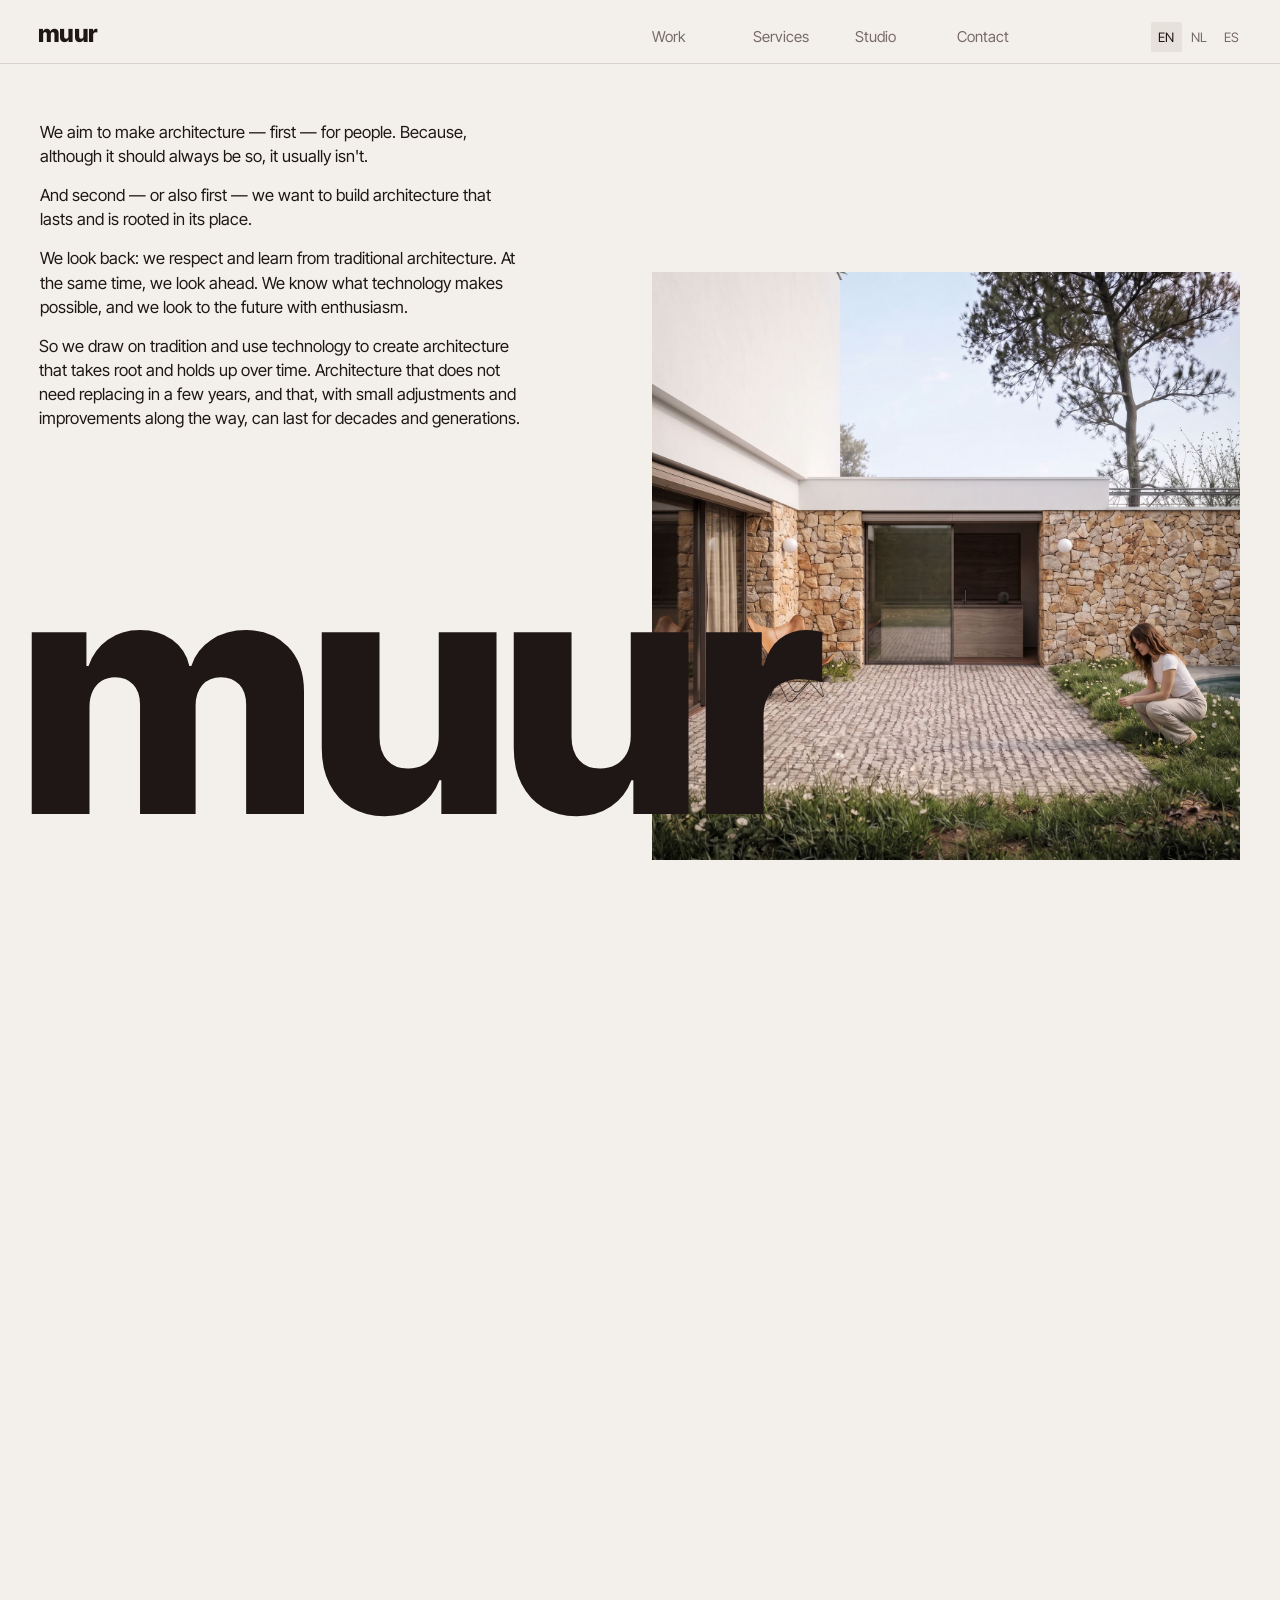
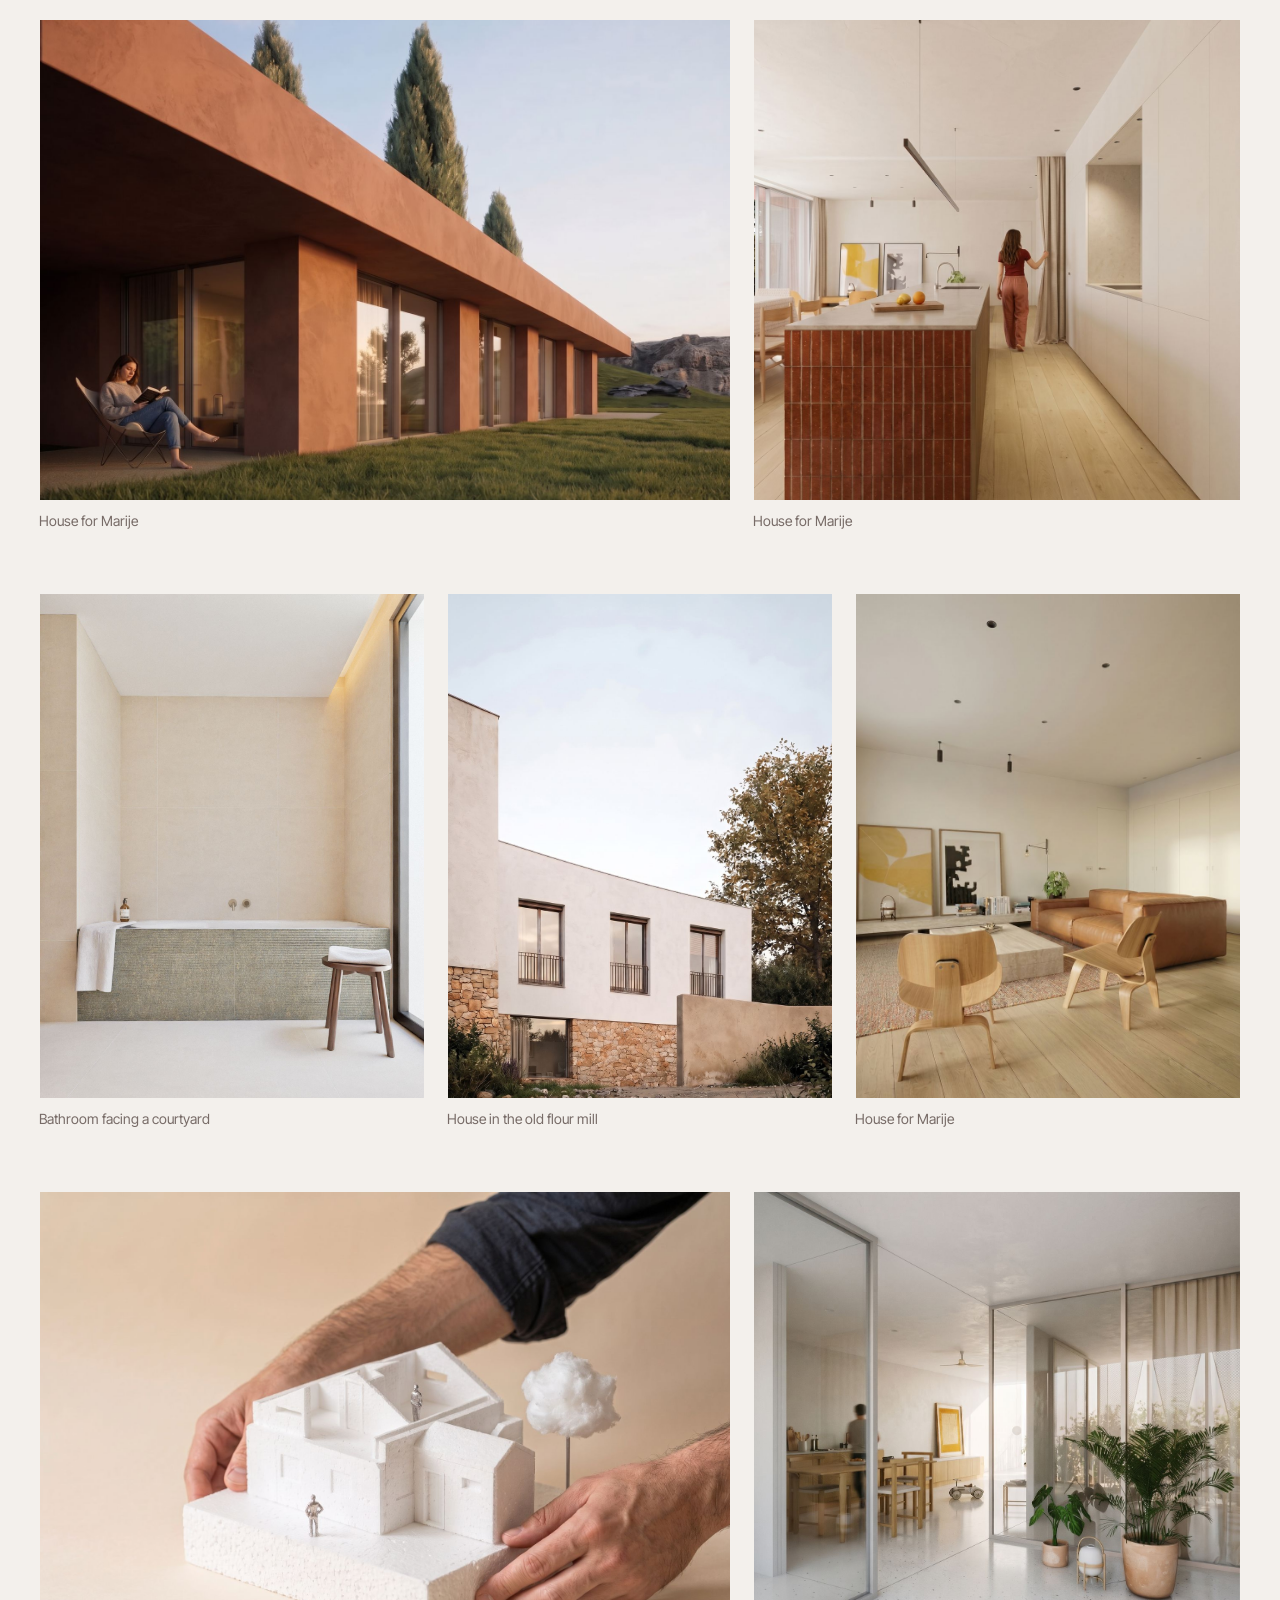
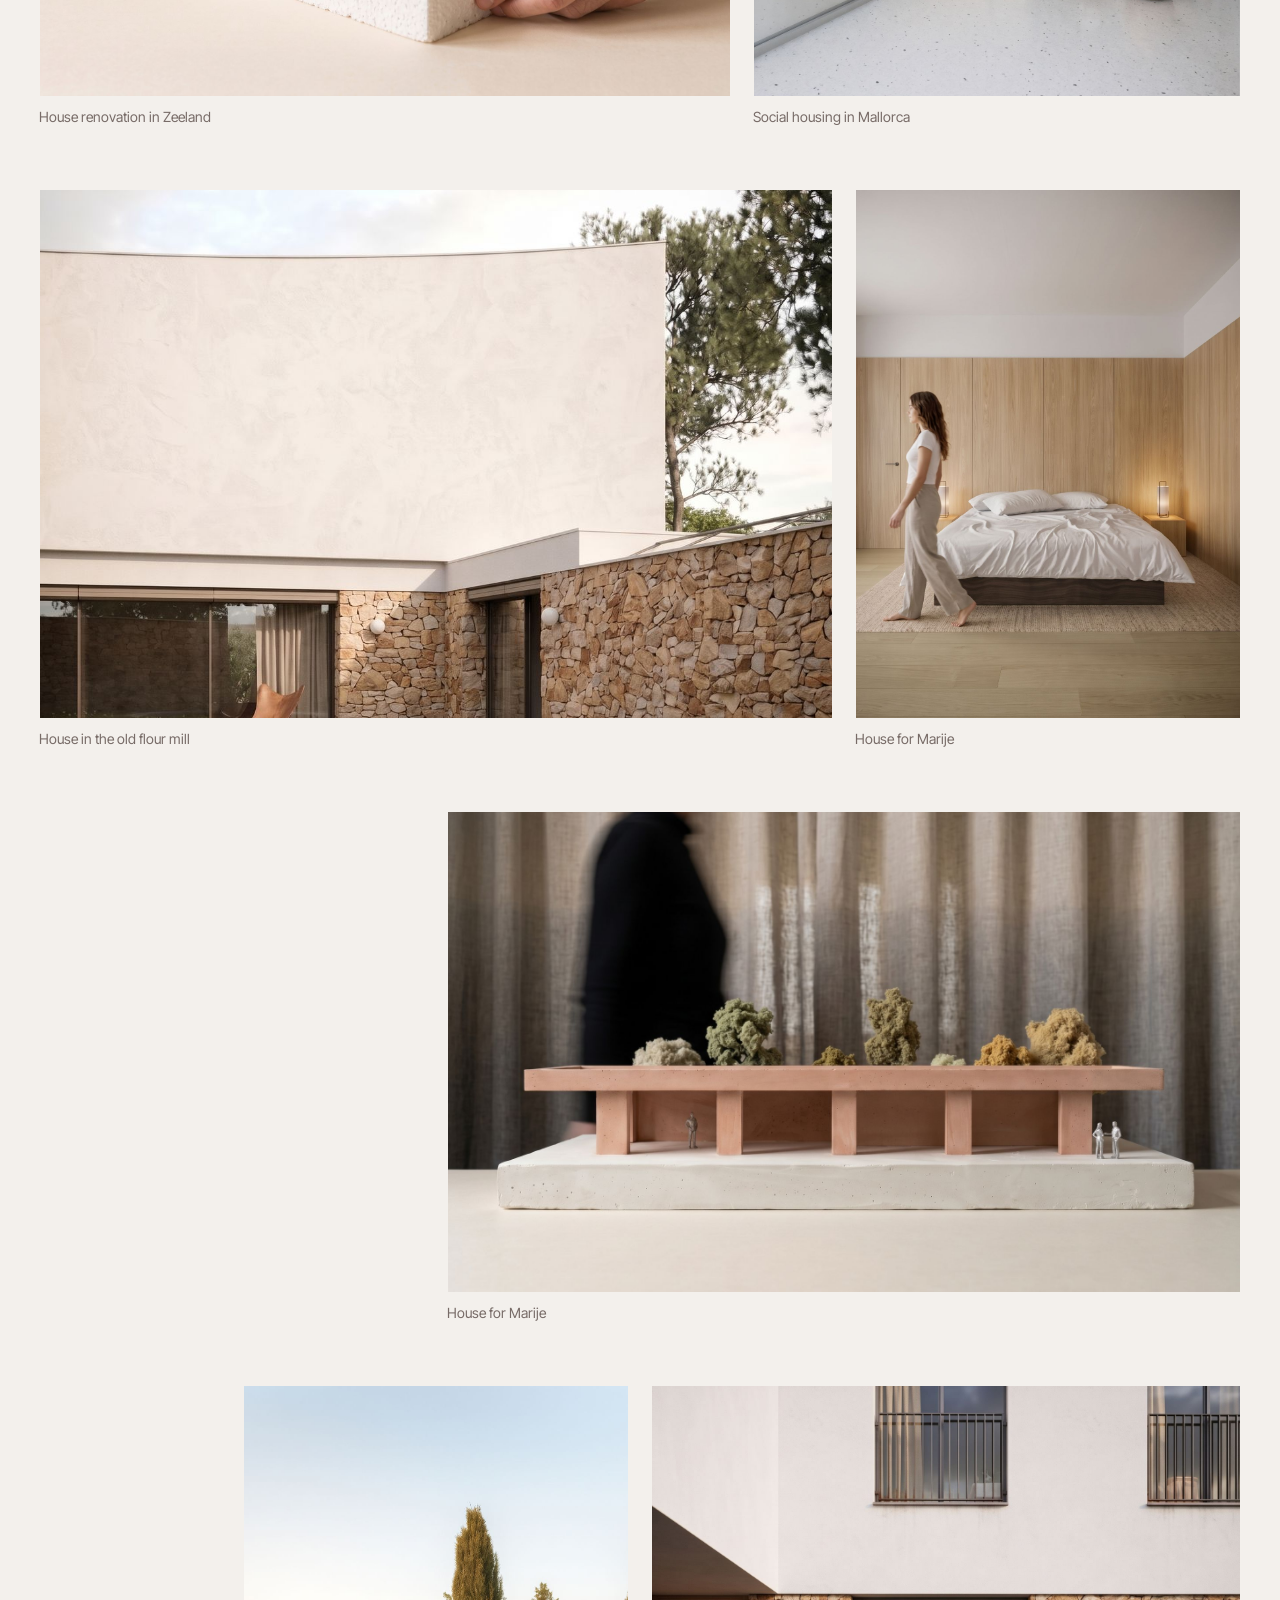
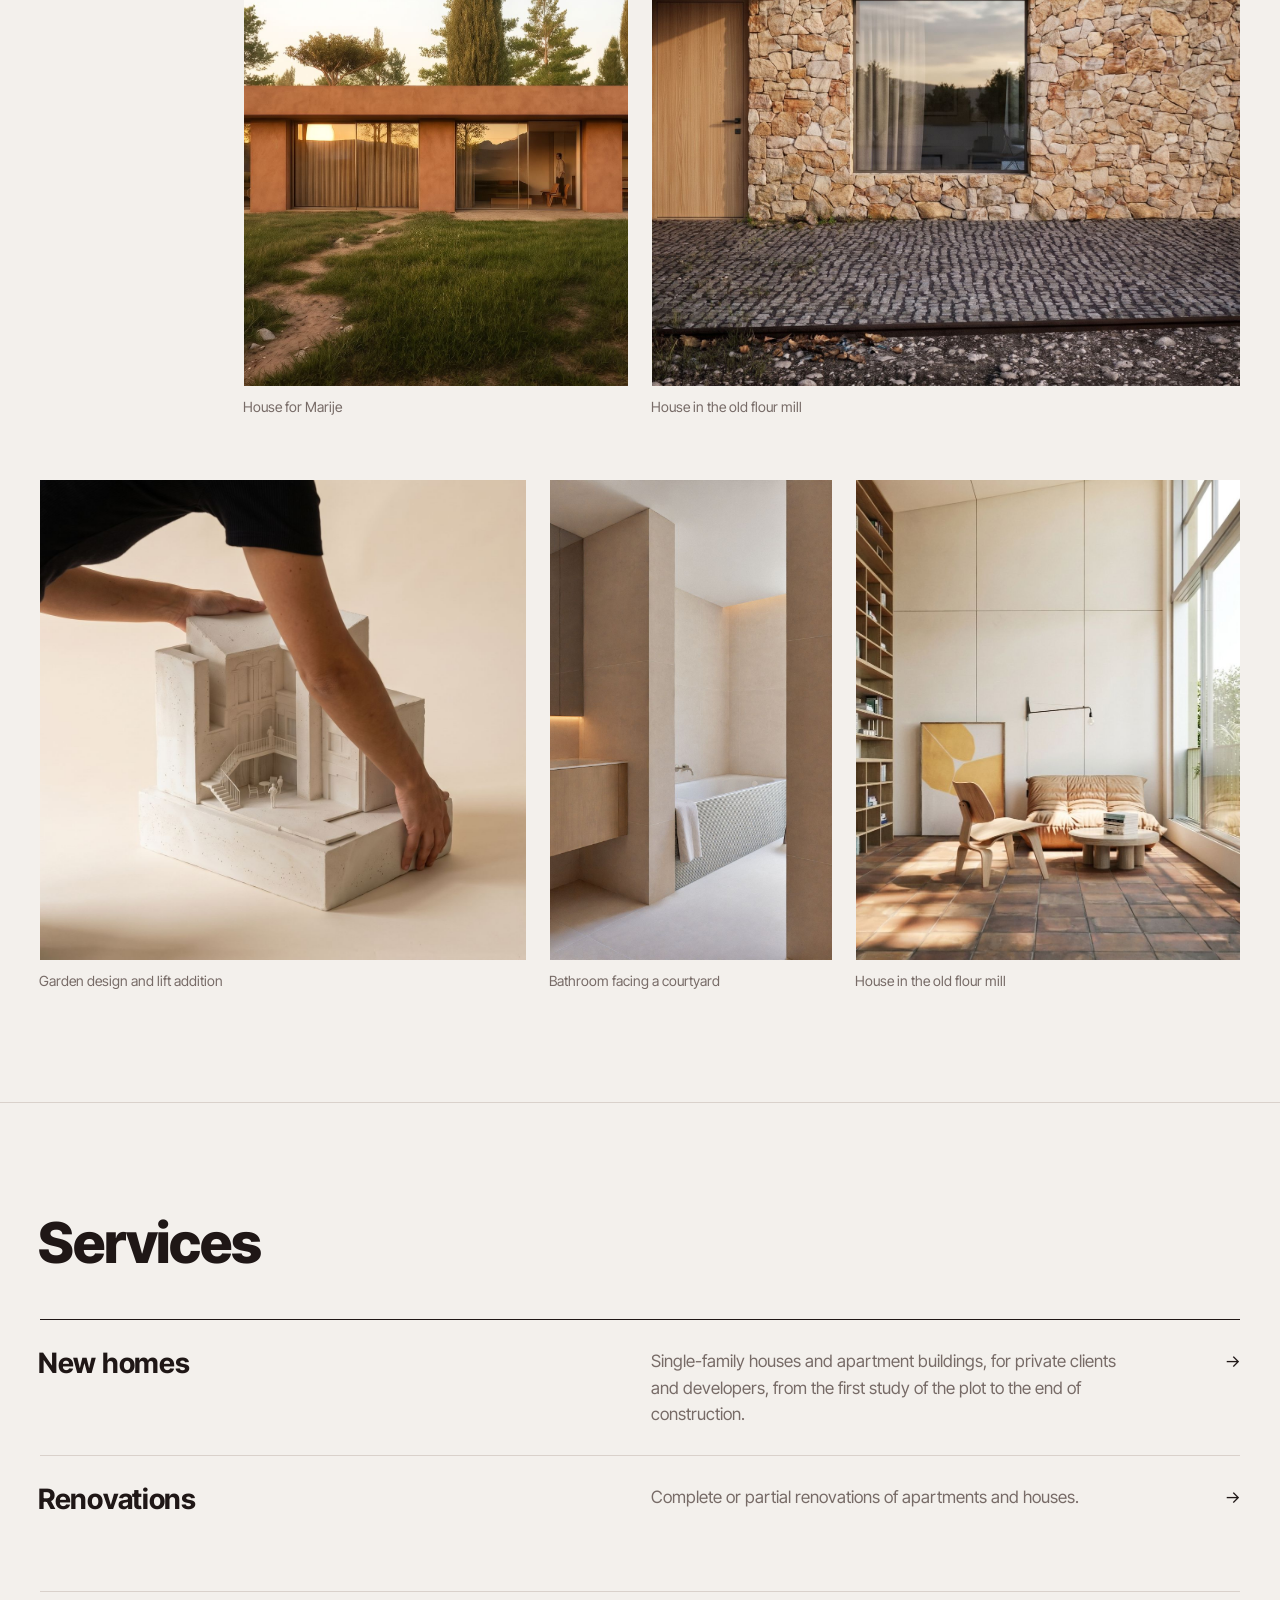
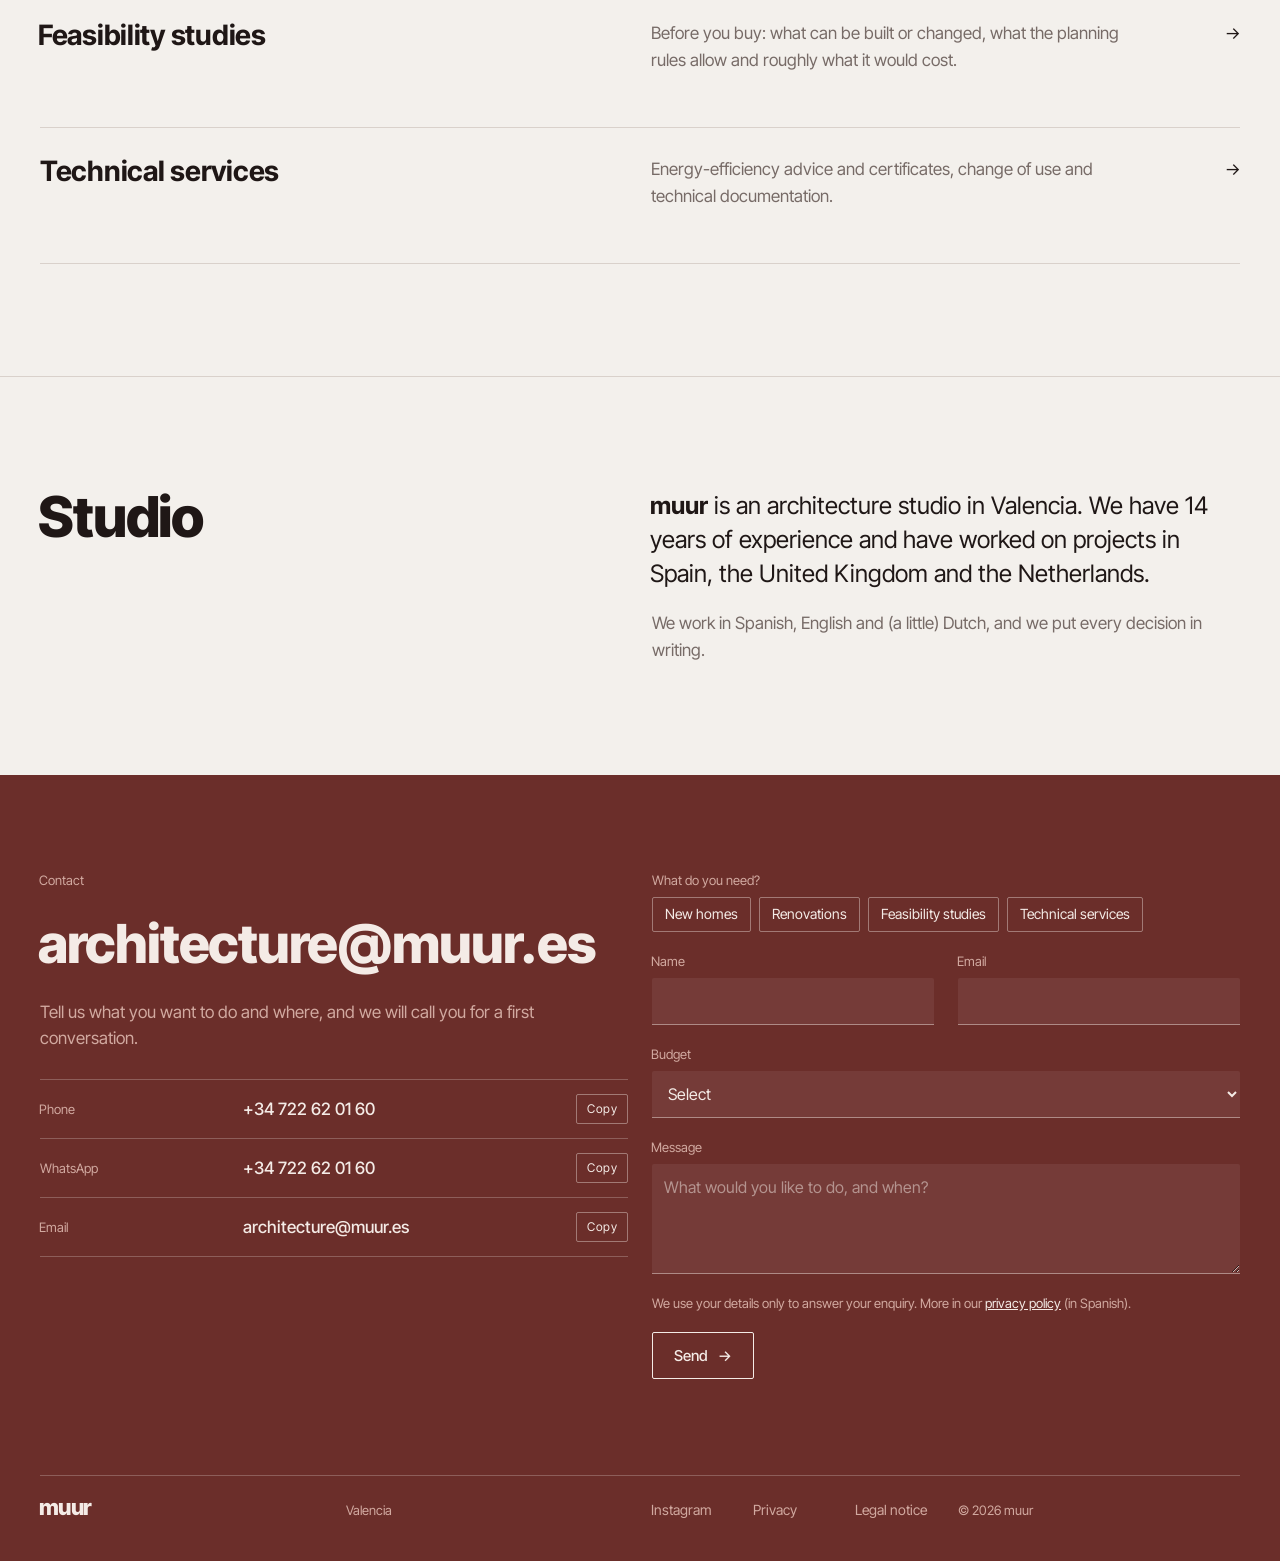
==== index.html @ c3c95735 "muur.es" ====
<!doctype html>
<html lang="en">
<head>
<meta charset="utf-8">
<meta name="viewport" content="width=device-width, initial-scale=1, viewport-fit=cover">
<title>muur architects</title>
<meta name="description" content="Architecture studio in Valencia. New homes and renovations in the Valencia region, in English, Dutch and Spanish.">
<link rel="preconnect" href="https://fonts.googleapis.com">
<link rel="preconnect" href="https://fonts.gstatic.com" crossorigin>
<link rel="stylesheet" href="https://fonts.googleapis.com/css2?family=Inter+Tight:wght@400;500;700;800&display=swap">
<link rel="stylesheet" href="styles.css">
<style>:root { padding-top: env(safe-area-inset-top, 0px); padding-bottom: env(safe-area-inset-bottom, 0px); } body { margin: 0; } [hidden] { display: none !important; }</style>
</head>
<body>
<header class="site-head">
  <div class="pad g12 head-row">
    <a class="logo" href="#top" aria-label="muur, home" data-optical>muur</a>
    <nav class="main" id="main-nav" aria-label="Main"><a href="#work" data-i18n="nav.work" data-optical>Work</a><a href="#services" data-i18n="nav.services" data-optical>Services</a><a href="#studio" data-i18n="nav.studio" data-optical>Studio</a><a href="#contact" data-i18n="nav.contact" data-optical>Contact</a></nav>
    <div class="langs" role="group" aria-label="Language">
      <button type="button" id="lang-en" data-lang="en" aria-pressed="true">EN</button>
      <button type="button" id="lang-nl" data-lang="nl" aria-pressed="false">NL</button>
      <button type="button" id="lang-es" data-lang="es" aria-pressed="false">ES</button>
    </div>
    <button type="button" class="menu-btn" id="menu-btn" aria-expanded="false" aria-controls="main-nav" data-i18n="nav.menu">Menu</button>
  </div>
</header>

<main id="top">
  <section class="wall" id="wall" aria-label="muur">
    <div class="wall-stick">
      <div class="wall-text pad g12">
        <div class="manifesto" id="manifesto">
          <h1 class="sr-only" data-i18n="hero.title">Houses and renovations in the Valencia region.</h1>
          <p class="trim-top" data-i18n="m1">We aim to make architecture — first — for people. Because, although it should always be so, it usually isn't.</p>
          <p data-i18n="m2">And second — or also first — we want to build architecture that lasts and is rooted in its place.</p>
          <p data-i18n="m3">We look back: we respect and learn from traditional architecture. At the same time, we look ahead. We know what technology makes possible, and we look to the future with enthusiasm.</p>
          <p data-i18n="m4">So we draw on tradition and use technology to create architecture that takes root and holds up over time. Architecture that does not need replacing in a few years, and that, with small adjustments and improvements along the way, can last for decades and generations.</p>
        </div>
      </div>
      <div class="wordmark" id="wordmark" aria-hidden="true" data-optical>muur</div>
      <div class="opening" id="opening" role="img" aria-label="Images of the studio's projects">
        <div class="box0" aria-hidden="true"></div>
        <img src="img/cat-ext-01.jpg" alt="" class="on" decoding="async">
        <img src="img/har-ext-01.jpg" alt="" decoding="async">
        <img src="img/rup-02.jpg" alt="" decoding="async">
        <img src="img/cat-kitchen.jpg" alt="" decoding="async">
        <img src="img/har-ext-04.jpg" alt="" decoding="async">
        <img src="img/vpo-01.jpg" alt="" decoding="async">
        <img src="img/nst-hands.jpg" alt="" decoding="async">
        <img src="img/cat-ext-02.jpg" alt="" decoding="async">
        <img src="img/har-ext-02.jpg" alt="" decoding="async">
        <img src="img/rup-01.jpg" alt="" decoding="async">
        <img src="img/cat-living.jpg" alt="" decoding="async">
        <img src="img/cat-model.jpg" alt="" decoding="async">
        <img src="img/har-ext-03.jpg" alt="" decoding="async">
        <img src="img/rup-04.jpg" alt="" decoding="async">
        <img src="img/cat-bedroom.jpg" alt="" decoding="async">
        <img src="img/har-int-01.jpg" alt="" decoding="async">
        <img src="img/nst-01.jpg" alt="" decoding="async">
        <img src="img/cal-01.jpg" alt="" decoding="async">
        <img src="img/cal-hands.jpg" alt="" decoding="async" class="final">
      </div>
    </div>
  </section>

  <section id="work" class="pad mosaic" aria-label="Work">
<div class="mrow" style="--k: 0.4"><a class="tile" href="cat.html" style="--c: 1 / 8"><div class="media"><img src="img/cat-ext-02.jpg" alt="Terracotta house with deep overhang and a butterfly chair" loading="lazy"></div><div class="cap"><span data-i18n="cat.title" data-optical>House for Marije</span></div></a><a class="tile" href="cat.html" style="--c: 8 / 13"><div class="media"><img src="img/cat-kitchen.jpg" alt="Kitchen with brick-clad island and oak floor" loading="lazy"></div><div class="cap"><span data-i18n="cat.title" data-optical>House for Marije</span></div></a></div>
<div class="mrow" style="--k: 0.42"><a class="tile" href="rup.html" style="--c: 1 / 5"><div class="media"><img src="img/rup-02.jpg" alt="Bath with ribbed stone front and wooden stool" loading="lazy"></div><div class="cap"><span data-i18n="rup.title" data-optical>Bathroom facing a courtyard</span></div></a><a class="tile" href="har.html" style="--c: 5 / 9"><div class="media"><img src="img/har-ext-01.jpg" alt="White house with dry-stone base and iron balconies" loading="lazy"></div><div class="cap"><span data-i18n="har.title" data-optical>House in the old flour mill</span></div></a><a class="tile" href="cat.html" style="--c: 9 / 13"><div class="media"><img src="img/cat-living.jpg" alt="Living room with leather sofa and plywood chairs" loading="lazy"></div><div class="cap"><span data-i18n="cat.title" data-optical>House for Marije</span></div></a></div>
<div class="mrow" style="--k: 0.42"><a class="tile" href="nst.html" style="--c: 1 / 8"><div class="media"><img src="img/nst-hands.jpg" alt="Hands placing a white foam study model of a gabled house" loading="lazy"></div><div class="cap"><span data-i18n="nst.title" data-optical>House renovation in Zeeland</span></div></a><a class="tile" href="vpo.html" style="--c: 8 / 13"><div class="media"><img src="img/vpo-01.jpg" alt="Bright interior with terrazzo floor, glass partitions and plants" loading="lazy"></div><div class="cap"><span data-i18n="vpo.title" data-optical>Social housing in Mallorca</span></div></a></div>
<div class="mrow" style="--k: 0.44"><a class="tile" href="har.html" style="--c: 1 / 9"><div class="media"><img src="img/har-ext-04.jpg" alt="Curved white wall and round pool" loading="lazy"></div><div class="cap"><span data-i18n="har.title" data-optical>House in the old flour mill</span></div></a><a class="tile" href="cat.html" style="--c: 9 / 13"><div class="media"><img src="img/cat-bedroom.jpg" alt="Bedroom with oak wall panelling" loading="lazy"></div><div class="cap"><span data-i18n="cat.title" data-optical>House for Marije</span></div></a></div>
<div class="mrow" style="--k: 0.4"><a class="tile" href="cat.html" style="--c: 5 / 13"><div class="media"><img src="img/cat-model.jpg" alt="Terracotta study model of a single-storey house with a deep roof and pillars" loading="lazy"></div><div class="cap"><span data-i18n="cat.title" data-optical>House for Marije</span></div></a></div>
<div class="mrow" style="--k: 0.5"><a class="tile" href="cat.html" style="--c: 3 / 7"><div class="media"><img src="img/cat-ext-01.jpg" alt="Terracotta single-storey house among cypress trees at sunset" loading="lazy"></div><div class="cap"><span data-i18n="cat.title" data-optical>House for Marije</span></div></a><a class="tile" href="har.html" style="--c: 7 / 13"><div class="media"><img src="img/har-ext-02.jpg" alt="Stone base, oak door and cobbled forecourt" loading="lazy"></div><div class="cap"><span data-i18n="har.title" data-optical>House in the old flour mill</span></div></a></div>
<div class="mrow" style="--k: 0.4"><a class="tile" href="cal.html" style="--c: 1 / 6"><div class="media"><img src="img/cal-hands.jpg" alt="Hands holding the white study model of the courtyard building" loading="lazy"></div><div class="cap"><span data-i18n="cal.title" data-optical>Garden design and lift addition</span></div></a><a class="tile" href="rup.html" style="--c: 6 / 9"><div class="media"><img src="img/rup-04.jpg" alt="Vanity and bath seen between two walls" loading="lazy"></div><div class="cap"><span data-i18n="rup.title" data-optical>Bathroom facing a courtyard</span></div></a><a class="tile" href="har.html" style="--c: 9 / 13"><div class="media"><img src="img/har-int-01.jpg" alt="Double-height study with a tall bookcase, terracotta floor and a large window" loading="lazy"></div><div class="cap"><span data-i18n="har.title" data-optical>House in the old flour mill</span></div></a></div>
  </section>

  <section id="services" class="pad sec">
    <div class="g12 sec-row"><h2 class="trim-top" data-i18n="nav.services" data-optical>Services</h2></div>
    <ul class="svc-list">
<li><a class="svc" href="#contact" data-service="s1"><h3 class="trim-top" data-i18n="s1.title">New homes</h3><p class="trim-top" data-i18n="s1.text">Single-family houses and apartment buildings, for private clients and developers, from the first study of the plot to the end of construction.</p><span class="arrow" aria-hidden="true">→</span></a></li>
<li><a class="svc" href="#contact" data-service="s2"><h3 class="trim-top" data-i18n="s2.title">Renovations</h3><p class="trim-top" data-i18n="s2.text">Complete or partial renovations of apartments and houses.</p><span class="arrow" aria-hidden="true">→</span></a></li>
<li><a class="svc" href="#contact" data-service="s3"><h3 class="trim-top" data-i18n="s3.title">Feasibility studies</h3><p class="trim-top" data-i18n="s3.text">Before you buy: what can be built or changed, what the planning rules allow and roughly what it would cost.</p><span class="arrow" aria-hidden="true">→</span></a></li>
<li><a class="svc" href="#contact" data-service="s4"><h3 class="trim-top" data-i18n="s4.title">Technical services</h3><p class="trim-top" data-i18n="s4.text">Energy-efficiency advice and certificates, change of use and technical documentation.</p><span class="arrow" aria-hidden="true">→</span></a></li>
    </ul>
  </section>

  <section id="studio" class="pad sec">
    <div class="g12 studio">
      <h2 class="trim-top" data-i18n="nav.studio" data-optical>Studio</h2>
      <div class="studio-text"><p class="lead trim-top" data-i18n="studio.p1"><strong>muur</strong> is an architecture studio in Valencia. We have 14 years of experience and have worked on projects in Spain, the United Kingdom and the Netherlands.</p><p data-i18n="studio.p2">We work in Spanish, English and (a little) Dutch, and we put every decision in writing.</p></div>
    </div>
  </section>

<section class="contact pad" id="contact">
  <div class="g12 contact-grid">
    <div class="contact-left">
      <span class="small trim-top" data-i18n="nav.contact">Contact</span>
      <div class="big-mail" id="v-mail" data-optical>architecture@muur.es</div>
      <p data-i18n="contact.text">Tell us what you want to do and where, and we will call you for a first conversation.</p>
      <div class="lines">
        <div class="line"><span class="small" data-i18n="ch.phone">Phone</span><span class="val" id="v-tel">+34 722 62 01 60</span><button class="copy" type="button" data-copy="v-tel" data-i18n="copy">Copy</button></div>
        <div class="line"><span class="small" data-i18n="ch.wa">WhatsApp</span><span class="val" id="v-wa">+34 722 62 01 60</span><button class="copy" type="button" data-copy="v-wa" data-i18n="copy">Copy</button></div>
        <div class="line"><span class="small" data-i18n="ch.email">Email</span><span class="val">architecture@muur.es</span><button class="copy" type="button" data-copy="v-mail" data-i18n="copy">Copy</button></div>
      </div>
    </div>
    <form class="enquiry" id="enquiry" name="contact" method="POST" data-netlify="true" netlify-honeypot="company" novalidate>
      <input type="hidden" name="form-name" value="contact">
      <p class="hp" aria-hidden="true"><label>Company <input name="company" tabindex="-1" autocomplete="off"></label></p>
      <div class="field full"><span class="small trim-top" data-i18n="f.type">What do you need?</span><div class="chips" role="group" aria-label="Project type"><label><input type="radio" name="ptype" id="pt-s1" value="s1"><span data-i18n="s1.title">New homes</span></label><label><input type="radio" name="ptype" id="pt-s2" value="s2"><span data-i18n="s2.title">Renovations</span></label><label><input type="radio" name="ptype" id="pt-s3" value="s3"><span data-i18n="s3.title">Feasibility studies</span></label><label><input type="radio" name="ptype" id="pt-s4" value="s4"><span data-i18n="s4.title">Technical services</span></label></div></div>
      <div class="field"><label class="small" for="f-name" data-i18n="f.name">Name</label><input id="f-name" name="name" autocomplete="name"></div>
      <div class="field"><label class="small" for="f-email" data-i18n="f.email">Email</label><input id="f-email" name="email" type="email" autocomplete="email"></div>
      <div class="field full"><label class="small" for="f-budget" data-i18n="f.budget">Budget</label><select id="f-budget" name="budget"><option value="" data-i18n="b0">Select</option><option value="b1" data-i18n="b1">Up to €100,000</option><option value="b2" data-i18n="b2">€100,000 – 250,000</option><option value="b3" data-i18n="b3">€250,000 – 500,000</option><option value="b4" data-i18n="b4">More than €500,000</option></select></div>
      <div class="field full"><label class="small" for="f-msg" data-i18n="f.msg">Message</label><textarea id="f-msg" name="message" placeholder="What would you like to do, and when?" data-i18n-ph="f.msg.ph"></textarea></div>
      <p class="small form-privacy full" data-i18n="f.privacy">We use your details only to answer your enquiry. More in our <a href="privacidad.html">privacy policy</a> (in Spanish).</p>
      <div class="submit-row full">
        <button class="btn btn-onbrand" type="submit"><span data-i18n="f.send">Send</span> <span class="arrow" aria-hidden="true">→</span></button>
        <span class="form-note" id="form-note" role="status" aria-live="polite"></span>
      </div>
    </form>
  </div>
  <footer class="foot g12">
    <span class="logo" data-optical>muur</span>
    <span class="small">Valencia</span>
    <nav aria-label="Footer"><a href="https://www.instagram.com/muur_architects" target="_blank" rel="noopener">Instagram</a><a href="privacidad.html" data-i18n="foot.privacy">Privacy</a><a href="aviso-legal.html" data-i18n="foot.legal">Legal notice</a></nav>
    <span class="small">© 2026 muur</span>
  </footer>
</section>
</main>


<script src="site.js"></script>
</body>
</html>
---- styles.css ----
/* Layout: one 12-column grid with fixed gutters drives every edge. Main vertical lines: column 1 and column 7.
   Images and video carry the page; text is kept to a few lines. Burgundy appears only in the contact band. */
:root {
  --bg: #f3f0ec;      /* lime plaster */
  --fg: #1f1716;      /* burgundy-black ink */
  --muted: #776b67;
  --line: #d9d1cb;
  --surface: #e7e1db;
  --brand: #6b2e2a;   /* muur burgundy */
  --brand-ink: #f4ebe6;
  --brand-dim: #d1a9a0;
  --font: "Inter Tight", "Helvetica Neue", Arial, sans-serif;
  --font-d: var(--font);
  --pl: max(16px, env(safe-area-inset-left, 0px));
  --pr: max(16px, env(safe-area-inset-right, 0px));
  --g: 16px;
  --hh: 64px;          /* header height */
  --top: 40px;         /* top line of the opening and of the hero title, below the header */
}
@media (min-width: 600px) { :root { --pl: max(24px, env(safe-area-inset-left, 0px)); --pr: max(24px, env(safe-area-inset-right, 0px)); --g: 20px; } }
@media (min-width: 900px) { :root { --pl: max(40px, env(safe-area-inset-left, 0px)); --pr: max(40px, env(safe-area-inset-right, 0px)); --g: 24px; --top: 56px; } }
@media (prefers-color-scheme: dark) {
  :root:not([data-theme="light"]) {
    --bg: #141110; --fg: #efe8e4; --muted: #a2948f; --line: #322a28; --surface: #201a19;
    --brand: #5a2421; --brand-ink: #f4ebe6; --brand-dim: #d4a69c; color-scheme: dark;
  }
}
:root[data-theme="dark"] {
  --bg: #141110; --fg: #efe8e4; --muted: #a2948f; --line: #322a28; --surface: #201a19;
  --brand: #5a2421; --brand-ink: #f4ebe6; --brand-dim: #d4a69c; color-scheme: dark;
}

*, *::before, *::after { box-sizing: border-box; }
html { scroll-behavior: auto; }   /* menu links jump straight to their section, without running through the opening sequence */
body { background: var(--bg); color: var(--fg); font-family: var(--font); font-size: 17px; line-height: 1.55; font-synthesis: none; -webkit-font-smoothing: antialiased; }
img, video { display: block; max-width: 100%; }
a { color: inherit; }
p, h1, h2, h3, ul, ol, figure { margin: 0; }
ul, ol { padding: 0; list-style: none; }
button { font: inherit; }
h1, h2, h3, .logo, .wordmark, .big-mail, .nx-name { font-family: var(--font-d); text-wrap: balance; }
:focus-visible { outline: 2px solid var(--muted); outline-offset: 3px; }

.pad { padding-left: var(--pl); padding-right: var(--pr); }
.g12 { display: grid; grid-template-columns: repeat(12, minmax(0, 1fr)); column-gap: var(--g); }
.small { font-size: 13px; line-height: 18px; color: var(--muted); }
.code { font-weight: 700; color: var(--fg); }
.trim-top { text-box: trim-start cap alphabetic; }
.arrow { display: inline-block; transition: transform .25s; }

.btn { display: inline-flex; align-items: center; gap: 10px; text-decoration: none; cursor: pointer; font-weight: 500; font-size: 15px; line-height: 1;
  padding: 15px 21px; border-radius: 2px; border: 1px solid currentColor; background: transparent; transition: background .2s, color .2s; }
.btn:hover .arrow { transform: translateX(3px); }
.btn-ink { color: var(--fg); background: var(--bg); }
.btn-ink:hover { background: var(--fg); color: var(--bg); }
.btn-onbrand { color: var(--brand-ink); }
.btn-onbrand:hover { background: var(--brand-ink); color: var(--brand); }

/* ---------- header: logo on column 1, links one per column from column 7, languages on the right margin */
body::before { content: ""; position: fixed; inset: 0 0 auto; height: env(safe-area-inset-top, 0px); z-index: 30; background: var(--bg); }
.site-head { position: sticky; top: env(safe-area-inset-top, 0px); z-index: 20; height: var(--hh); background: var(--bg); border-bottom: 1px solid var(--line); }
.head-row { height: 100%; align-items: baseline; padding-top: 22px; }
.logo { grid-column: 1 / 4; justify-self: start; font-weight: 800; font-size: 24px; letter-spacing: -0.025em; line-height: 1; text-decoration: none; color: var(--fg); }
nav.main { grid-column: 7 / 12; display: grid; grid-template-columns: repeat(5, minmax(0, 1fr)); column-gap: var(--g); }
nav.main a { justify-self: start; text-decoration: none; font-size: 15px; color: var(--muted); white-space: nowrap; }
nav.main a:hover { color: var(--fg); }
.langs { grid-column: 12 / 13; justify-self: end; display: flex; gap: 2px; margin-right: -7px; }
.langs button { background: none; border: 0; color: var(--muted); font-size: 13px; letter-spacing: .04em; padding: 5px 7px; cursor: pointer; border-radius: 2px; }
.langs button[aria-pressed="true"] { color: var(--fg); background: var(--surface); }
.menu-btn { display: none; }
/* below 1280px the links move into a menu that opens under the header */
@media (max-width: 1279px) {
  .head-row { display: flex; align-items: baseline; gap: 12px; }
  .head-row .logo { margin-right: auto; }
  .langs { margin-right: 0; }
  .menu-btn { display: block; background: none; border: 1px solid var(--line); color: var(--fg); font-size: 14px; line-height: 1; padding: 7px 10px; border-radius: 2px; cursor: pointer; }
  nav.main { display: none; }
  .menu-open nav.main {
    display: grid; grid-template-columns: 1fr; position: absolute; left: 0; right: 0; top: var(--hh);
    background: var(--bg); border-bottom: 1px solid var(--line);
    padding: 8px max(var(--pr), 16px) 24px var(--pl);
  }
  .menu-open nav.main a { justify-self: stretch; font-size: 22px; color: var(--fg); padding-block: 12px; border-bottom: 1px solid var(--line); }
}

/* ---------- home: the opening. Title on columns 1–6, opening from column 7 to the right margin,
   "muur" in front with its baseline on the opening's bottom edge */
.wall { position: relative; height: 340vh; }   /* twice the scroll per image of the first version */
.wall-stick { position: sticky; top: calc(var(--hh) + env(safe-area-inset-top, 0px)); height: calc(100vh - var(--hh)); height: calc(100svh - var(--hh) - env(safe-area-inset-top, 0px)); overflow: hidden; }
.wall-text { position: absolute; z-index: 1; left: 0; right: 0; top: var(--top); }
.manifesto { grid-column: 1 / 6; display: grid; gap: 0.9em; font-size: clamp(16px, 1.3vw, 20px); line-height: 1.45; min-width: 0; }
.manifesto p { max-width: 36em; text-wrap: pretty; }
.sr-only { position: absolute; width: 1px; height: 1px; padding: 0; margin: -1px; overflow: hidden; clip: rect(0 0 0 0); white-space: nowrap; border: 0; }
.wordmark { position: absolute; z-index: 4; left: var(--pl); bottom: var(--pr); font-weight: 800; font-size: clamp(120px, min(26vw, 40vh), 440px);
  letter-spacing: -0.03em; line-height: 1; white-space: nowrap; color: var(--fg); pointer-events: none; text-box: trim-both cap alphabetic; }
.opening {
  --t: var(--top); --r: var(--pr); --b: var(--pr);
  --l: calc(var(--pl) + (100% - var(--pl) - var(--pr) - 11 * var(--g)) / 2 + 6 * var(--g));
  position: absolute; z-index: 2; inset: 0;
}
/* the frame is placed by site.js (--x, --y, --w, --h): the first and the final image keep their own
   proportions, images in between fill the frame. Before the script runs, the frame is the opening. */
.opening .box0 { position: absolute; top: var(--t); left: var(--l); right: var(--r); bottom: var(--b); pointer-events: none; }
.opening img {
  position: absolute; opacity: 0;
  left: var(--x, var(--l)); top: var(--y, var(--t));
  width: var(--w, calc(100% - var(--l) - var(--r))); height: var(--h, calc(100% - var(--t) - var(--b)));
  object-fit: cover; object-position: 50% 50%;
}
.opening img.on { opacity: 1; }
/* phones and tablets: no scroll effect; text first, then the image block with "muur" on its bottom edge */
@media (max-width: 899px) {
  .wall { height: auto; }
  .wall-stick { position: relative; top: 0; height: auto; overflow: visible; display: grid; }
  .wall-text { position: static; padding-block: 40px 40px; }
  .manifesto { grid-column: 1 / 13; font-size: 17px; }
  .opening { position: relative; inset: auto; height: 72svh; margin-inline: var(--pl) var(--pr); overflow: hidden; }
  .opening img { top: 0; left: 0; width: 100%; height: 100%; object-position: 50% 100%; }
  .wordmark { bottom: 0; }
}
@media (prefers-reduced-motion: reduce) { .wall { height: auto; } .wall-stick { position: relative; top: 0; } }

/* ---------- image rows: every tile in a row shares top and bottom edges; height is a share of the row width */
.mosaic { display: grid; row-gap: 64px; padding-block: 96px 112px; }
.mrow { display: grid; grid-template-columns: repeat(12, minmax(0, 1fr)); column-gap: var(--g); align-items: start; container-type: inline-size; }
.tile { grid-column: var(--c); display: grid; row-gap: 12px; min-width: 0; text-decoration: none; color: inherit; }
.tile .media { height: calc(100cqw * var(--k)); overflow: hidden; background: var(--surface); }
.tile img, .tile video { width: 100%; height: 100%; object-fit: cover; transition: transform .9s cubic-bezier(.2,.7,.2,1); }
a.tile:hover img, a.tile:hover video { transform: scale(1.02); }
.cap { display: flex; gap: 10px; align-items: baseline; font-size: 14px; line-height: 18px; color: var(--muted); }
.cap .code { font-size: 14px; }
.nocap .cap { display: none; }
/* project galleries: each image at its own proportions, top edges aligned, free gaps between */
.mrow.free .media { height: auto; background: none; }
.mrow.free img { height: auto; }
@media (max-width: 759px) {
  .mosaic { row-gap: 32px; }
  .mrow { row-gap: 32px; }
  .tile { grid-column: 1 / -1; }
  .tile .media { height: auto; aspect-ratio: 4 / 5; }
  .tile:has(video) .media { aspect-ratio: 16 / 9; }
  .mrow.free .media { aspect-ratio: auto; }
}

/* ---------- sections */
section { scroll-margin-top: calc(var(--hh) + 24px); }
.sec { padding-block: 112px; border-top: 1px solid var(--line); }
.sec h2 { font-size: clamp(36px, 4.4vw, 60px); font-weight: 800; letter-spacing: -0.02em; line-height: 1; }
.sec-row { margin-bottom: 48px; }
.sec-row h2 { grid-column: 1 / 7; }

/* services: name on columns 1–6, one line on 7–11, arrow on 12 */
.svc-list { border-top: 1px solid var(--fg); display: grid; }
@media (min-width: 900px) { .svc-list { grid-auto-rows: 1fr; } }   /* on wide screens every row is as tall as the tallest */
.svc-list li { border-bottom: 1px solid var(--line); display: grid; }
.svc { display: grid; grid-template-columns: repeat(12, minmax(0, 1fr)); column-gap: var(--g); row-gap: 12px; align-items: start; padding-block: 28px; text-decoration: none; color: inherit; }
.svc h3 { grid-column: 1 / 7; font-size: 28px; font-weight: 700; letter-spacing: -0.01em; line-height: 1.1; transition: color .2s; }
.svc p { grid-column: 7 / 12; color: var(--muted); max-width: 34em; }
.svc .arrow { grid-column: 12 / 13; justify-self: end; font-size: 17px; line-height: 1.55; text-box: trim-start cap alphabetic; }
.svc:hover h3 { color: var(--brand); }
.svc:hover .arrow { transform: translateX(4px); }
@media (prefers-color-scheme: dark) { :root:not([data-theme="light"]) .svc:hover h3 { color: var(--brand-dim); } }
:root[data-theme="dark"] .svc:hover h3 { color: var(--brand-dim); }
@media (max-width: 899px) { .svc h3 { grid-column: 1 / 12; grid-row: 1; } .svc .arrow { grid-row: 1; } .svc p { grid-column: 1 / 12; } }

/* studio */
.studio { row-gap: 32px; align-items: start; }
.studio h2 { grid-column: 1 / 7; }
.studio-text { grid-column: 7 / 13; display: grid; gap: 20px; min-width: 0; }
.studio-text p { color: var(--muted); max-width: 34em; }
.studio-text .lead { color: var(--fg); font-size: 24px; line-height: 1.4; letter-spacing: 0; }
@media (max-width: 899px) { .sec-row h2, .studio h2, .studio-text { grid-column: 1 / 13; } }

/* ---------- contact band */
.contact { background: var(--brand); color: var(--brand-ink); padding-block: 96px 40px; }
.contact .small { color: var(--brand-dim); }
.contact-grid { row-gap: 56px; align-items: start; }
.contact-left { grid-column: 1 / 7; display: grid; gap: 28px; justify-items: start; min-width: 0; }
.big-mail { font-size: clamp(28px, 4.2vw, 64px); font-weight: 800; letter-spacing: -0.02em; line-height: 1; overflow-wrap: anywhere; user-select: all; }
.contact-left > p { color: var(--brand-dim); max-width: 30em; }
.lines { width: 100%; border-top: 1px solid color-mix(in srgb, var(--brand-ink) 25%, transparent); }
.line { display: grid; grid-template-columns: repeat(6, minmax(0, 1fr)); column-gap: var(--g); align-items: center; padding-block: 14px; border-bottom: 1px solid color-mix(in srgb, var(--brand-ink) 25%, transparent); }
.line .small { grid-column: 1 / 3; }
.line .val { grid-column: 3 / 6; font-size: 17px; font-weight: 500; overflow-wrap: anywhere; }
.line .copy { grid-column: 6 / 7; justify-self: end; }
.copy { font-size: 12px; line-height: 1; letter-spacing: .04em; cursor: pointer; background: transparent; color: var(--brand-ink); border: 1px solid color-mix(in srgb, var(--brand-ink) 40%, transparent); padding: 8px 10px; border-radius: 2px; }
.copy:hover { background: color-mix(in srgb, var(--brand-ink) 12%, transparent); }
form.enquiry { grid-column: 7 / 13; display: grid; grid-template-columns: repeat(2, minmax(0, 1fr)); column-gap: var(--g); row-gap: 20px; min-width: 0; }
form.enquiry .full { grid-column: 1 / -1; }
.field { display: grid; gap: 8px; align-content: start; min-width: 0; }
.field input, .field select, .field textarea { font: 16px/1.4 var(--font); color: var(--brand-ink); margin: 0; width: 100%; padding: 12px;
  background: color-mix(in srgb, var(--brand-ink) 7%, transparent); border: 0; border-bottom: 1px solid color-mix(in srgb, var(--brand-ink) 45%, transparent); border-radius: 2px 2px 0 0; }
.field input::placeholder, .field textarea::placeholder { color: color-mix(in srgb, var(--brand-ink) 50%, transparent); }
.field select option { color: #1f1716; }
.field textarea { min-height: 110px; resize: vertical; display: block; }
.field input:focus, .field select:focus, .field textarea:focus { outline: none; border-bottom-color: var(--brand-ink); }
.chips { display: flex; flex-wrap: wrap; gap: 8px; }
.chips label { position: relative; display: block; cursor: pointer; }
.chips input { position: absolute; inset: 0; margin: 0; opacity: 0; pointer-events: none; }
.chips span { display: block; padding: 8px 12px; font-size: 14px; line-height: 1.2; border-radius: 2px; border: 1px solid color-mix(in srgb, var(--brand-ink) 40%, transparent); }
.chips input:checked + span { background: var(--brand-ink); color: var(--brand); }
.chips input:focus-visible + span { outline: 2px solid var(--brand-ink); outline-offset: 2px; }
.submit-row { display: flex; flex-wrap: wrap; gap: var(--g); align-items: center; }
.form-note { font-size: 14px; color: var(--brand-ink); }
.hp { position: absolute; left: -9999px; width: 1px; height: 1px; overflow: hidden; }   /* spam trap, hidden from people */
button:disabled { opacity: .6; cursor: default; }
.cta-row { row-gap: 24px; align-items: last baseline; }
.cta-row h2 { grid-column: 1 / 9; font-size: clamp(30px, 4vw, 52px); font-weight: 800; letter-spacing: -0.02em; line-height: 1.05; }
.cta-row .btn { grid-column: 10 / 13; justify-self: end; }
@media (max-width: 899px) { .contact-left, form.enquiry, .cta-row h2, .cta-row .btn { grid-column: 1 / 13; } .cta-row .btn { justify-self: start; } }
@media (max-width: 559px) { form.enquiry { grid-template-columns: 1fr; } }

.foot { margin-top: 96px; padding-top: 20px; row-gap: 16px; align-items: baseline; border-top: 1px solid color-mix(in srgb, var(--brand-ink) 25%, transparent); }
.foot > * { grid-column: span 3; }
.foot .logo { font-size: 22px; color: var(--brand-ink); }
.foot nav { display: grid; grid-template-columns: repeat(3, minmax(0, 1fr)); column-gap: var(--g); }
.foot nav a { justify-self: start; text-decoration: none; color: var(--brand-dim); font-size: 14px; }
.foot nav a:hover { color: var(--brand-ink); }
@media (max-width: 899px) { .foot > * { grid-column: span 6; } .foot > nav { grid-column: 1 / -1; display: flex; flex-wrap: wrap; gap: 8px 24px; } }

/* ---------- project pages */
.p-top { padding-block: 48px 96px; display: grid; gap: 40px; }
.back { justify-self: start; text-decoration: none; }
.back:hover { color: var(--fg); }
.p-head { row-gap: 16px; align-items: last baseline; }
.p-titles { grid-column: 1 / 10; display: grid; gap: 14px; justify-items: start; min-width: 0; }
.p-titles .code { font-size: 14px; }
.p-head h1 { font-size: clamp(40px, 6vw, 88px); font-weight: 800; letter-spacing: -0.025em; line-height: 1; }
.p-type { grid-column: 10 / 13; justify-self: end; }
/* text and first image: image on the left half at its own proportions; sentence and description on the right,
   both exactly as wide as columns 7–11, the description right under the sentence */
.p-main { row-gap: 32px; grid-template-rows: auto 1fr; align-items: start; }
.p-main .intro { grid-column: 7 / 12; grid-row: 1; font-size: 24px; line-height: 1.4; letter-spacing: 0; }
.p-main .body  { grid-column: 7 / 12; grid-row: 2; display: grid; gap: 16px; color: var(--muted); }
.p-lead { grid-column: 1 / 7; grid-row: 1 / span 2; min-width: 0; }
.p-lead img { width: auto; height: auto; max-width: 100%; max-height: calc(100svh - var(--hh) - 96px); background: var(--surface); }
.p-gallery { padding-block: 64px 0; }
.p-next { margin-top: 64px; align-items: end; padding-block: 40px 96px; border-top: 1px solid var(--line); text-decoration: none; color: inherit; }
.nx-text { grid-column: 1 / 10; display: grid; gap: 12px; justify-items: start; min-width: 0; }
.nx-name { font-size: clamp(28px, 4vw, 52px); font-weight: 800; letter-spacing: -0.02em; line-height: 1.05; }
.nx-img { grid-column: 11 / 13; }
.nx-img img, .nx-img video { width: 100%; aspect-ratio: 4 / 5; object-fit: cover; background: var(--surface); }
.p-next:hover .arrow { transform: translateX(4px); }
@media (max-width: 899px) {
  .p-titles { grid-column: 1 / 13; }
  .p-main { grid-template-rows: none; }
  .p-main .intro, .p-main .body, .p-lead { grid-column: 1 / 13; grid-row: auto; }
  .p-type { grid-column: 1 / 13; justify-self: start; }
  .nx-text { grid-column: 1 / 9; } .nx-img { grid-column: 9 / 13; }
}


/* ---------- legal pages */
.legal { padding-block: 48px 112px; }
.legal-body { grid-column: 1 / 9; display: grid; gap: 40px; min-width: 0; }
.legal-body h1 { font-size: clamp(36px, 4.4vw, 60px); font-weight: 800; letter-spacing: -0.02em; line-height: 1; }
.legal-body section { display: grid; gap: 12px; padding-top: 20px; border-top: 1px solid var(--line); }
.legal-body h2 { font-size: 20px; font-weight: 700; letter-spacing: 0; line-height: 1.3; }
.legal-body p, .legal-body li { color: var(--muted); max-width: 40em; }
.legal-body ul { display: grid; gap: 6px; padding-left: 1.1em; list-style: disc; }
.legal-body .updated { font-size: 14px; }
.legal-body mark { background: color-mix(in srgb, var(--brand) 14%, transparent); color: var(--fg); padding: 0 2px; }
.legal + .contact { padding-top: 0; }
.form-privacy a { color: var(--brand-ink); }
@media (max-width: 899px) { .legal-body { grid-column: 1 / 13; } }

@media (prefers-reduced-motion: reduce) { html { scroll-behavior: auto; } * { transition: none !important; } }
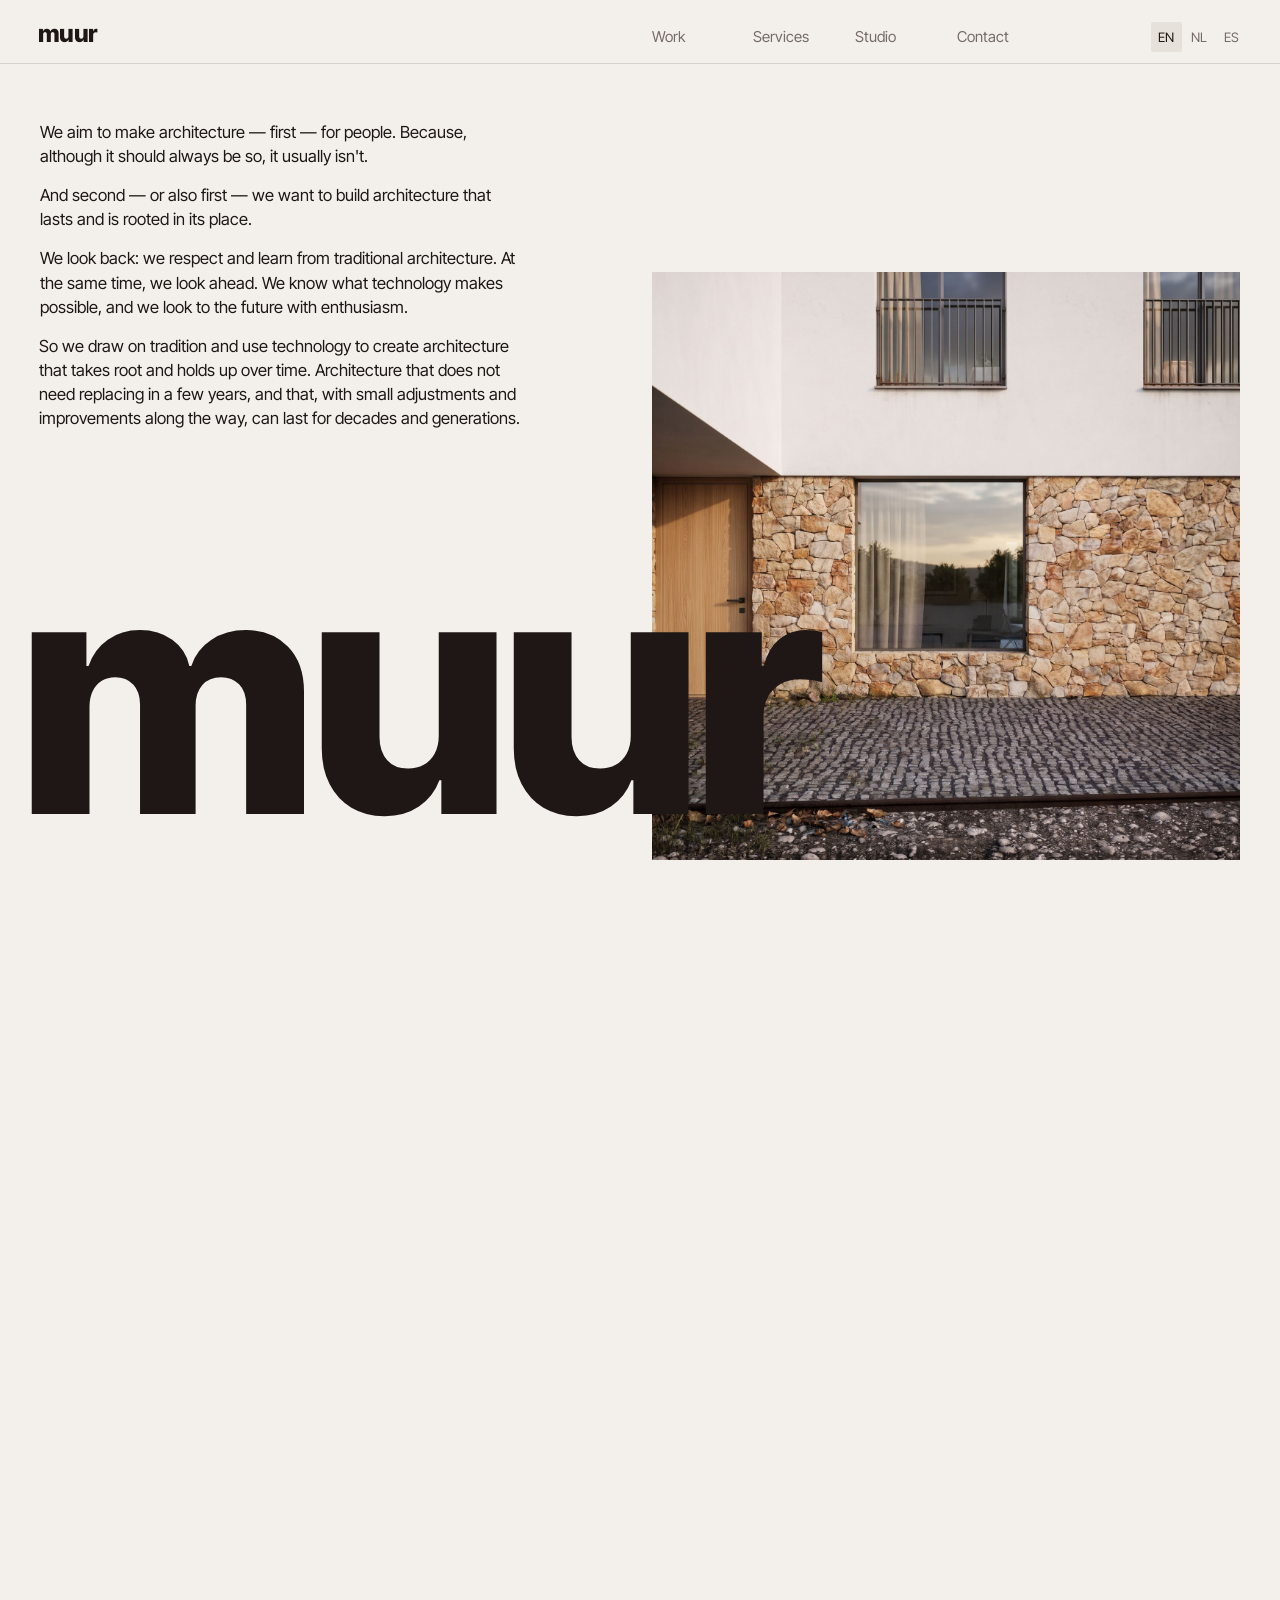
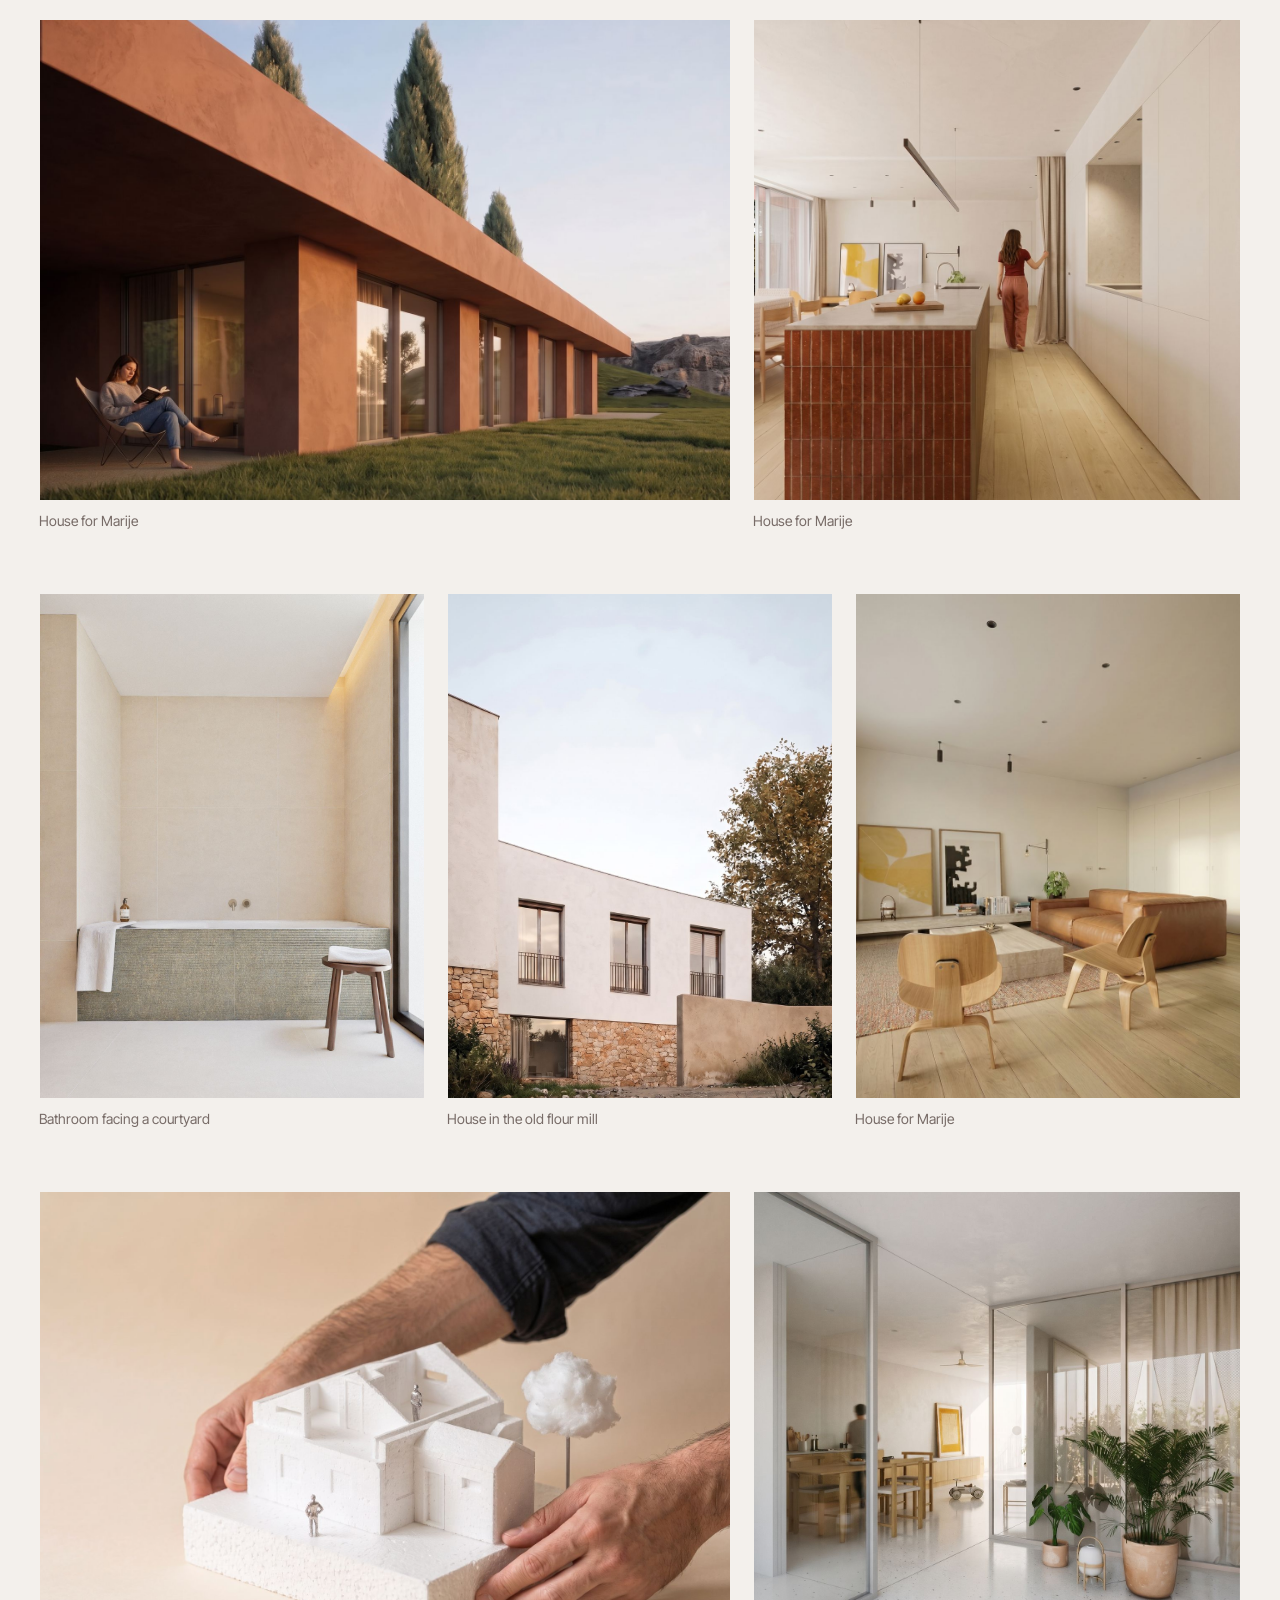
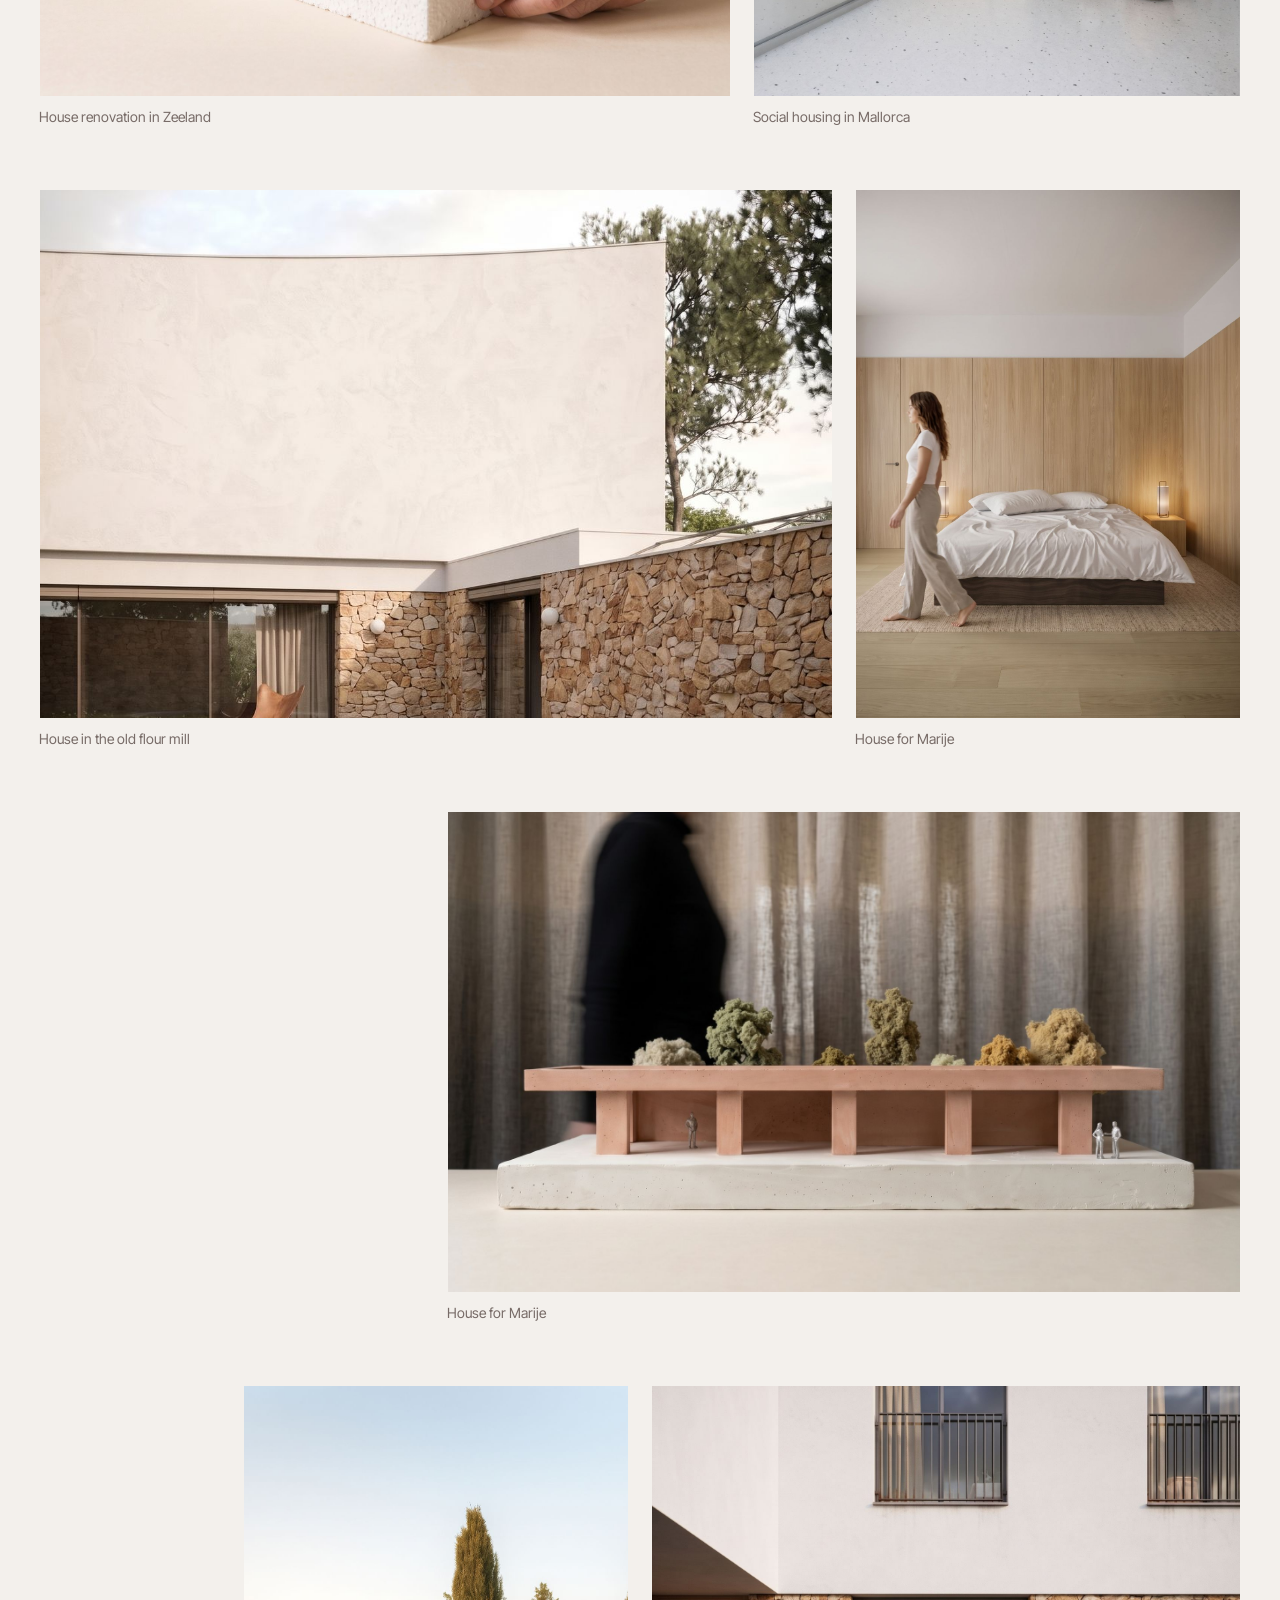
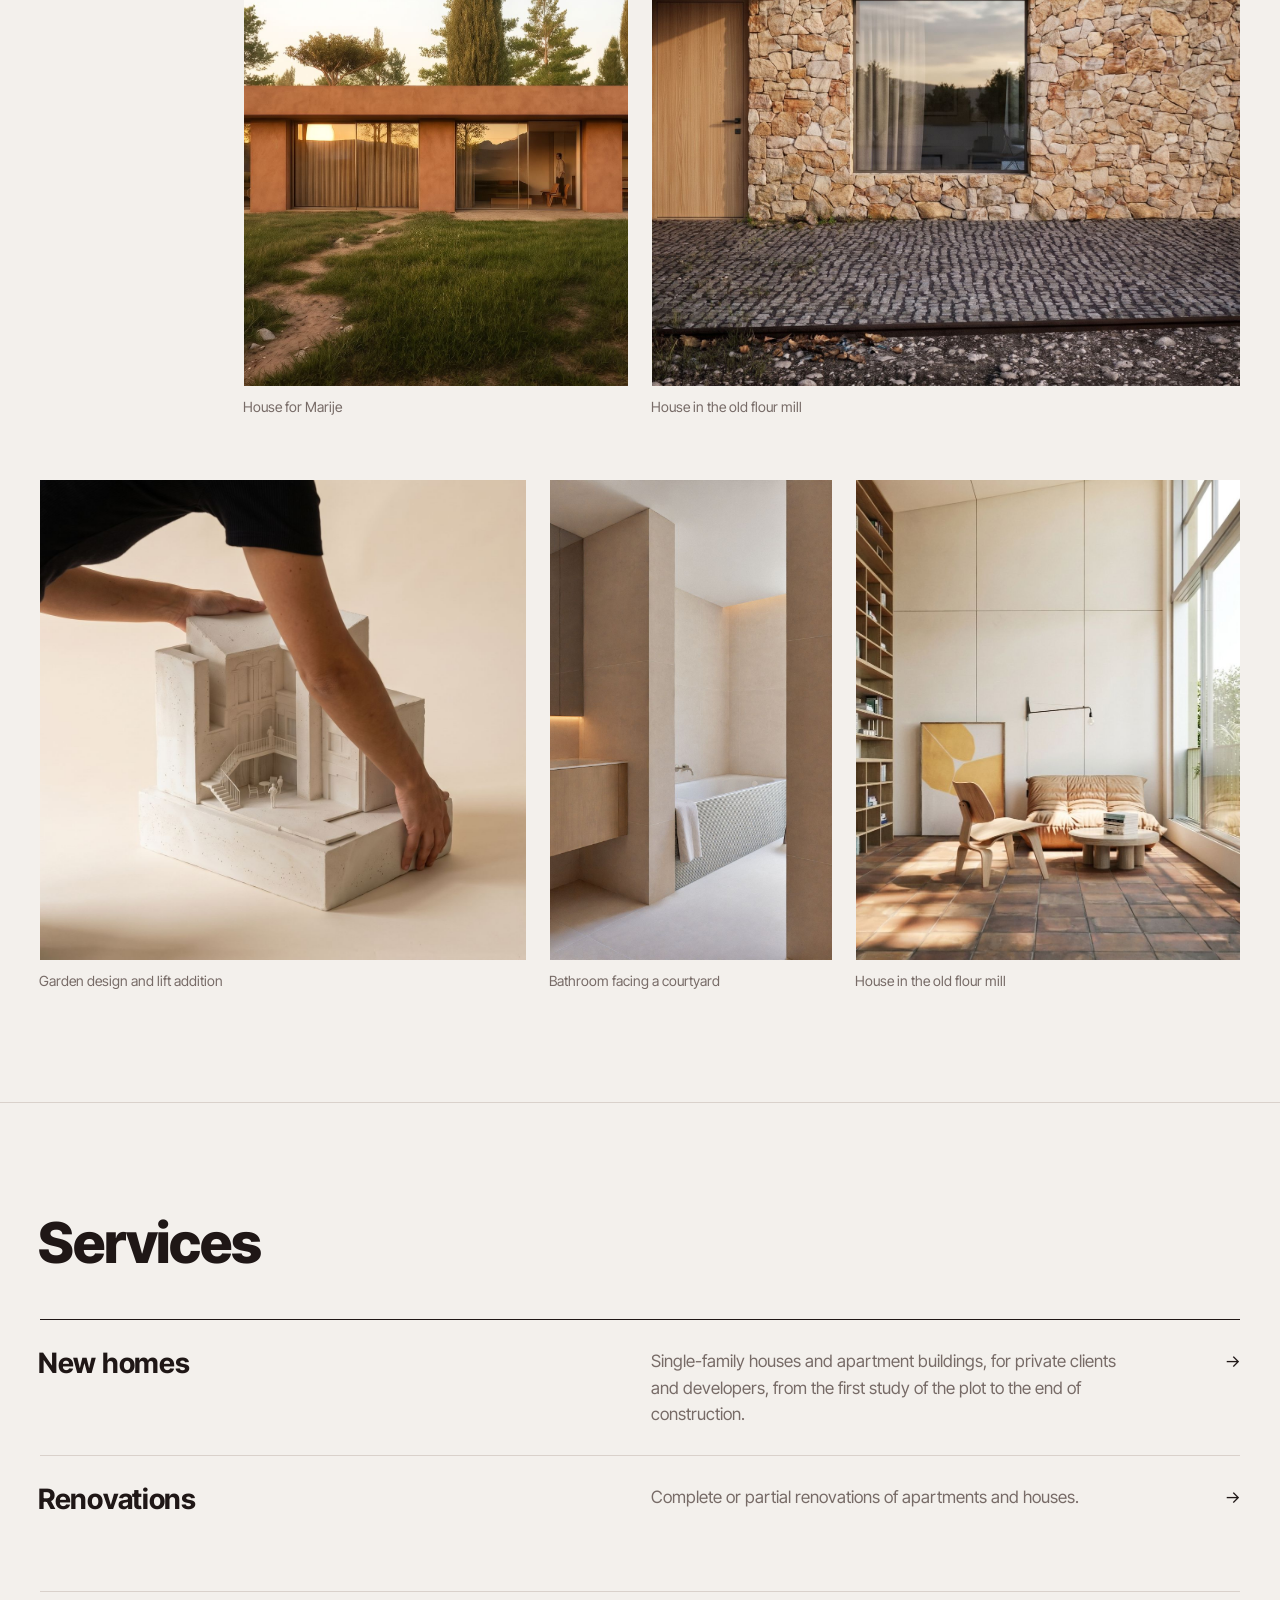
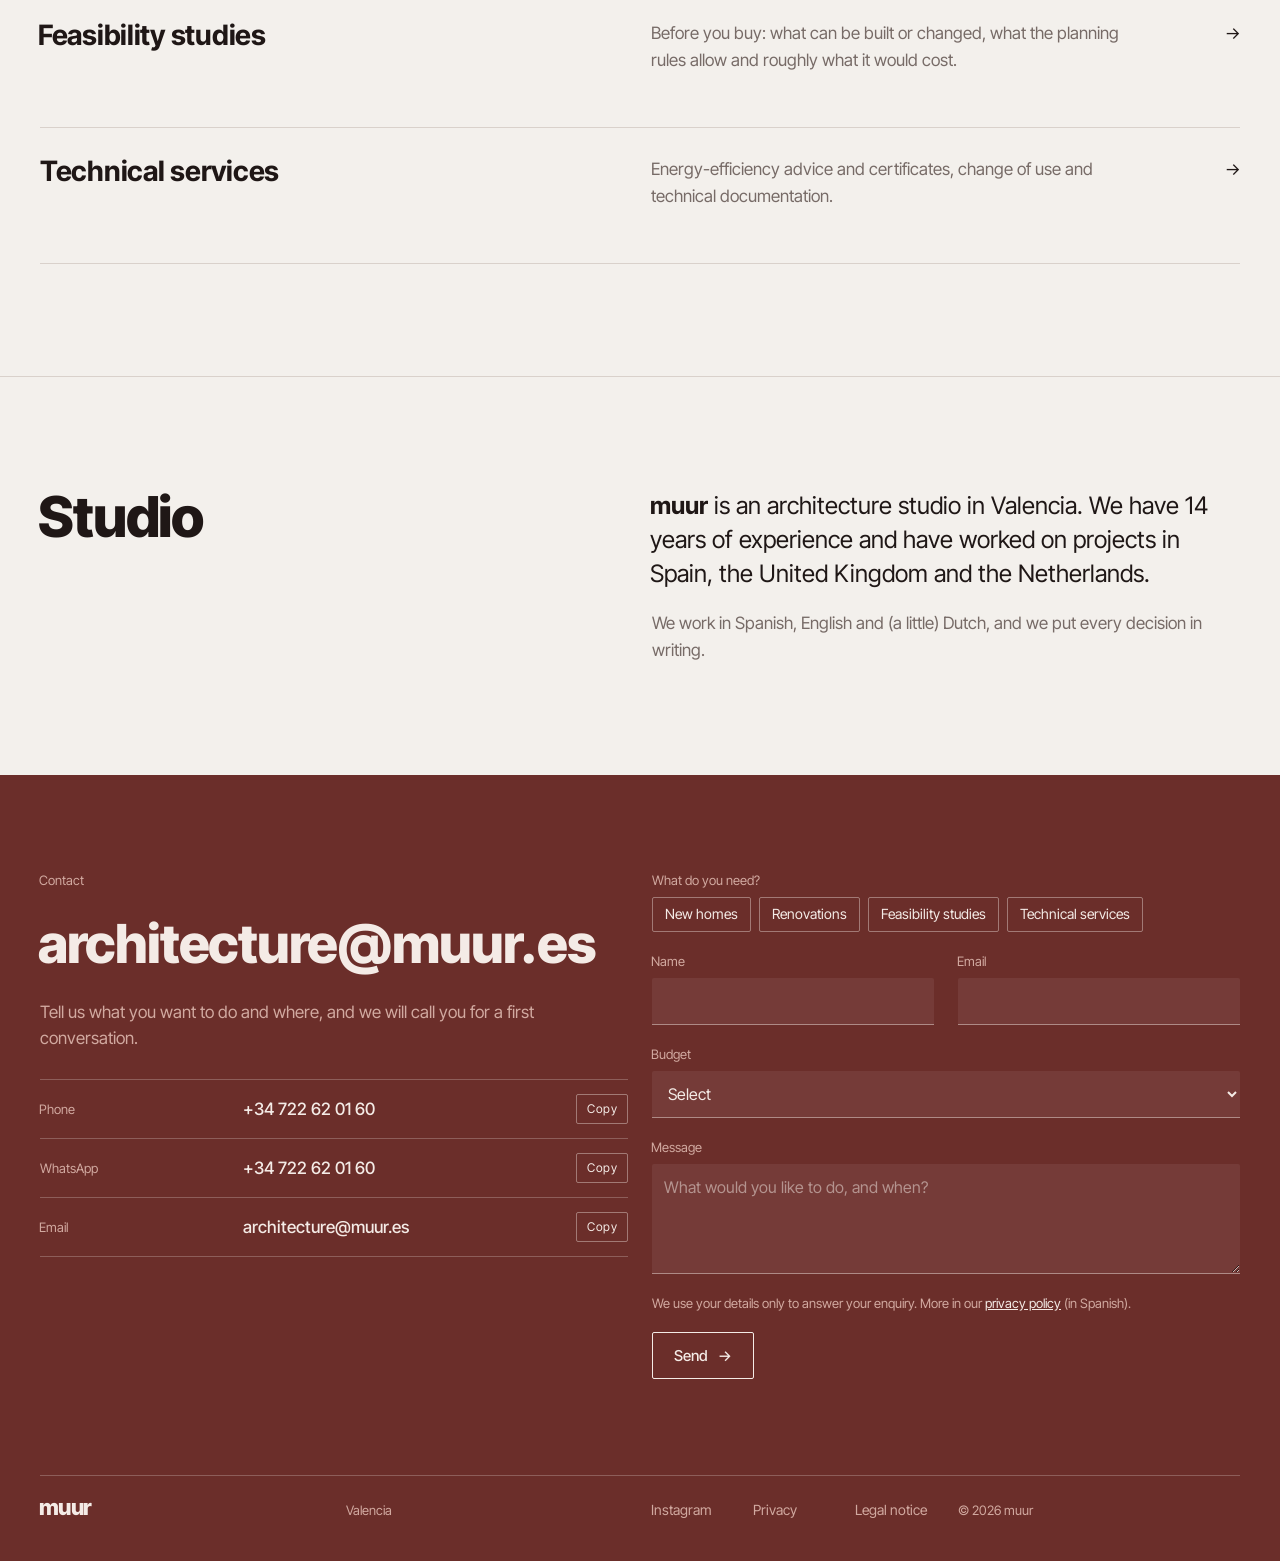
==== commit 08ce6395: "Favicon" ====
--- a/index.html
+++ b/index.html
@@ -5,6 +5,9 @@
 <meta name="viewport" content="width=device-width, initial-scale=1, viewport-fit=cover">
 <title>muur architects</title>
 <meta name="description" content="Architecture studio in Valencia. New homes and renovations in the Valencia region, in English, Dutch and Spanish.">
+<link rel="icon" href="favicon.svg" type="image/svg+xml">
+<link rel="icon" href="favicon-32.png" type="image/png" sizes="32x32">
+<link rel="apple-touch-icon" href="apple-touch-icon.png">
 <link rel="preconnect" href="https://fonts.googleapis.com">
 <link rel="preconnect" href="https://fonts.gstatic.com" crossorigin>
 <link rel="stylesheet" href="https://fonts.googleapis.com/css2?family=Inter+Tight:wght@400;500;700;800&display=swap">
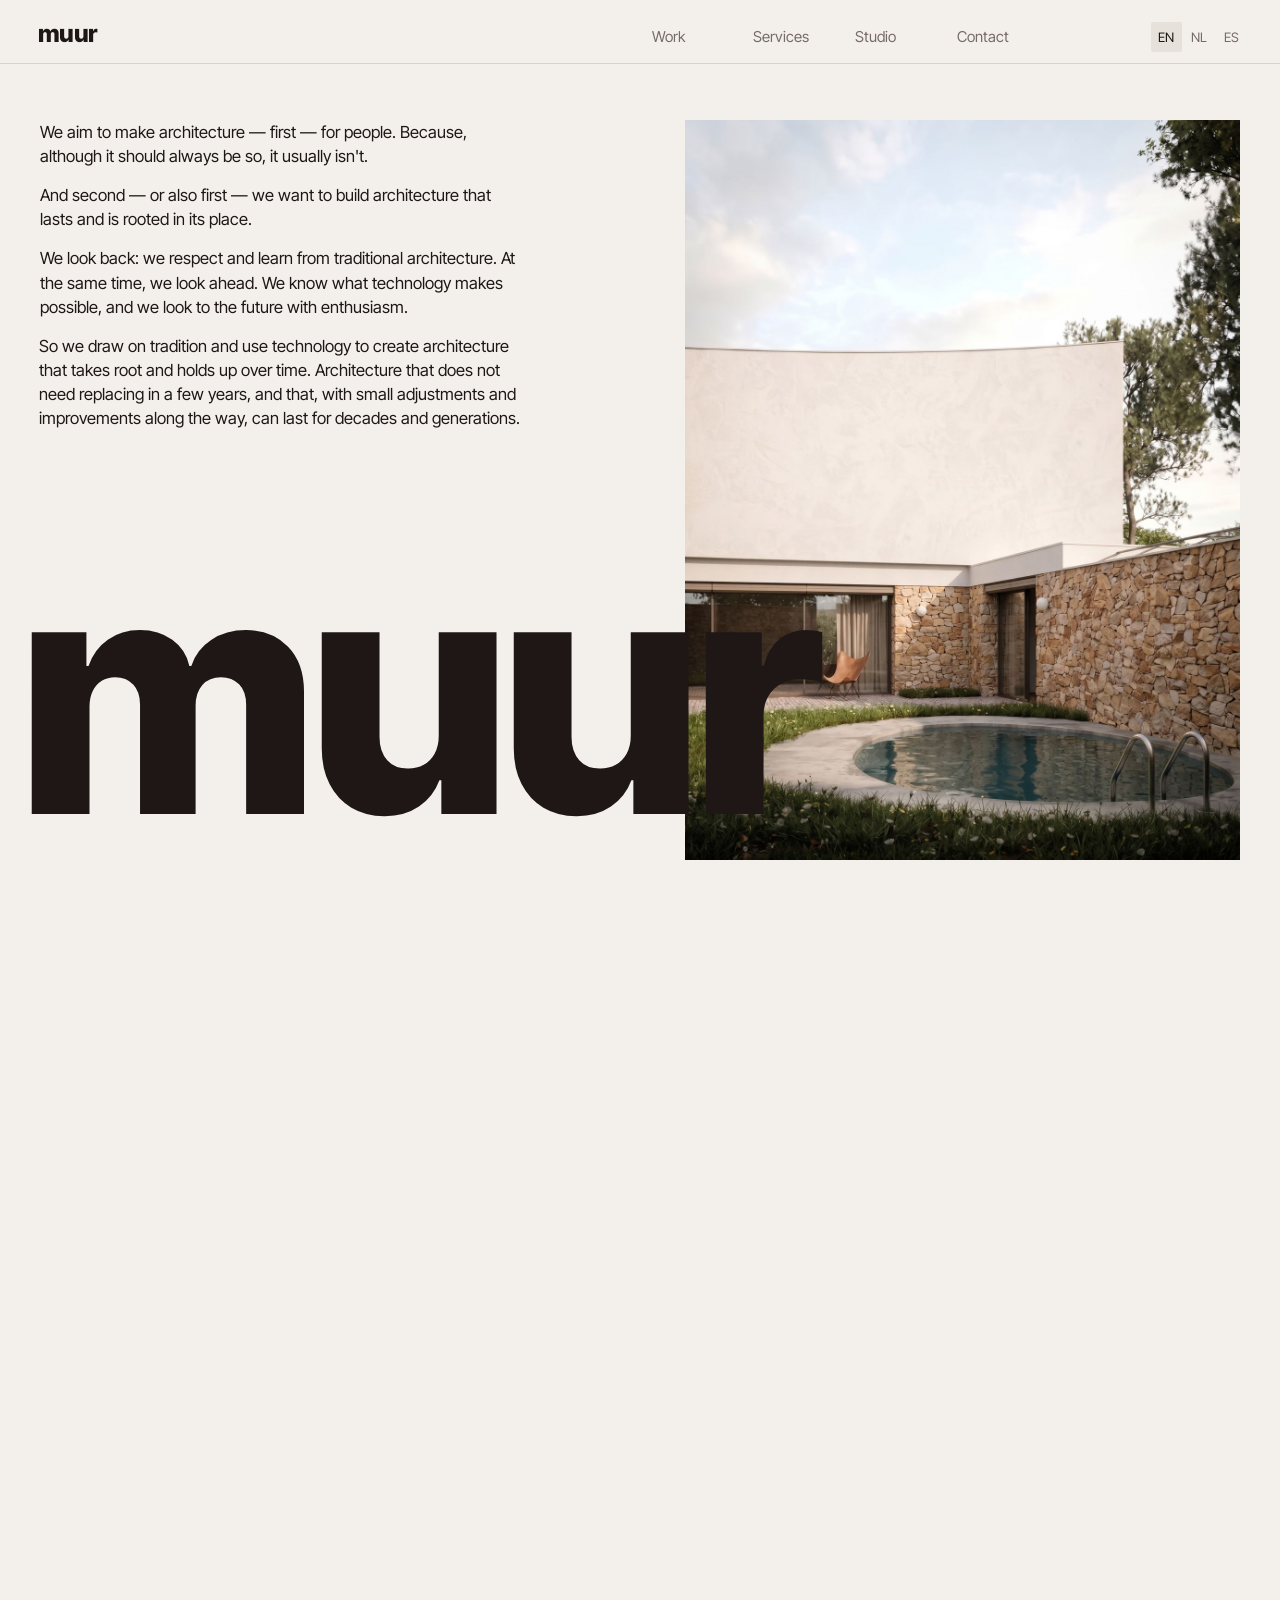
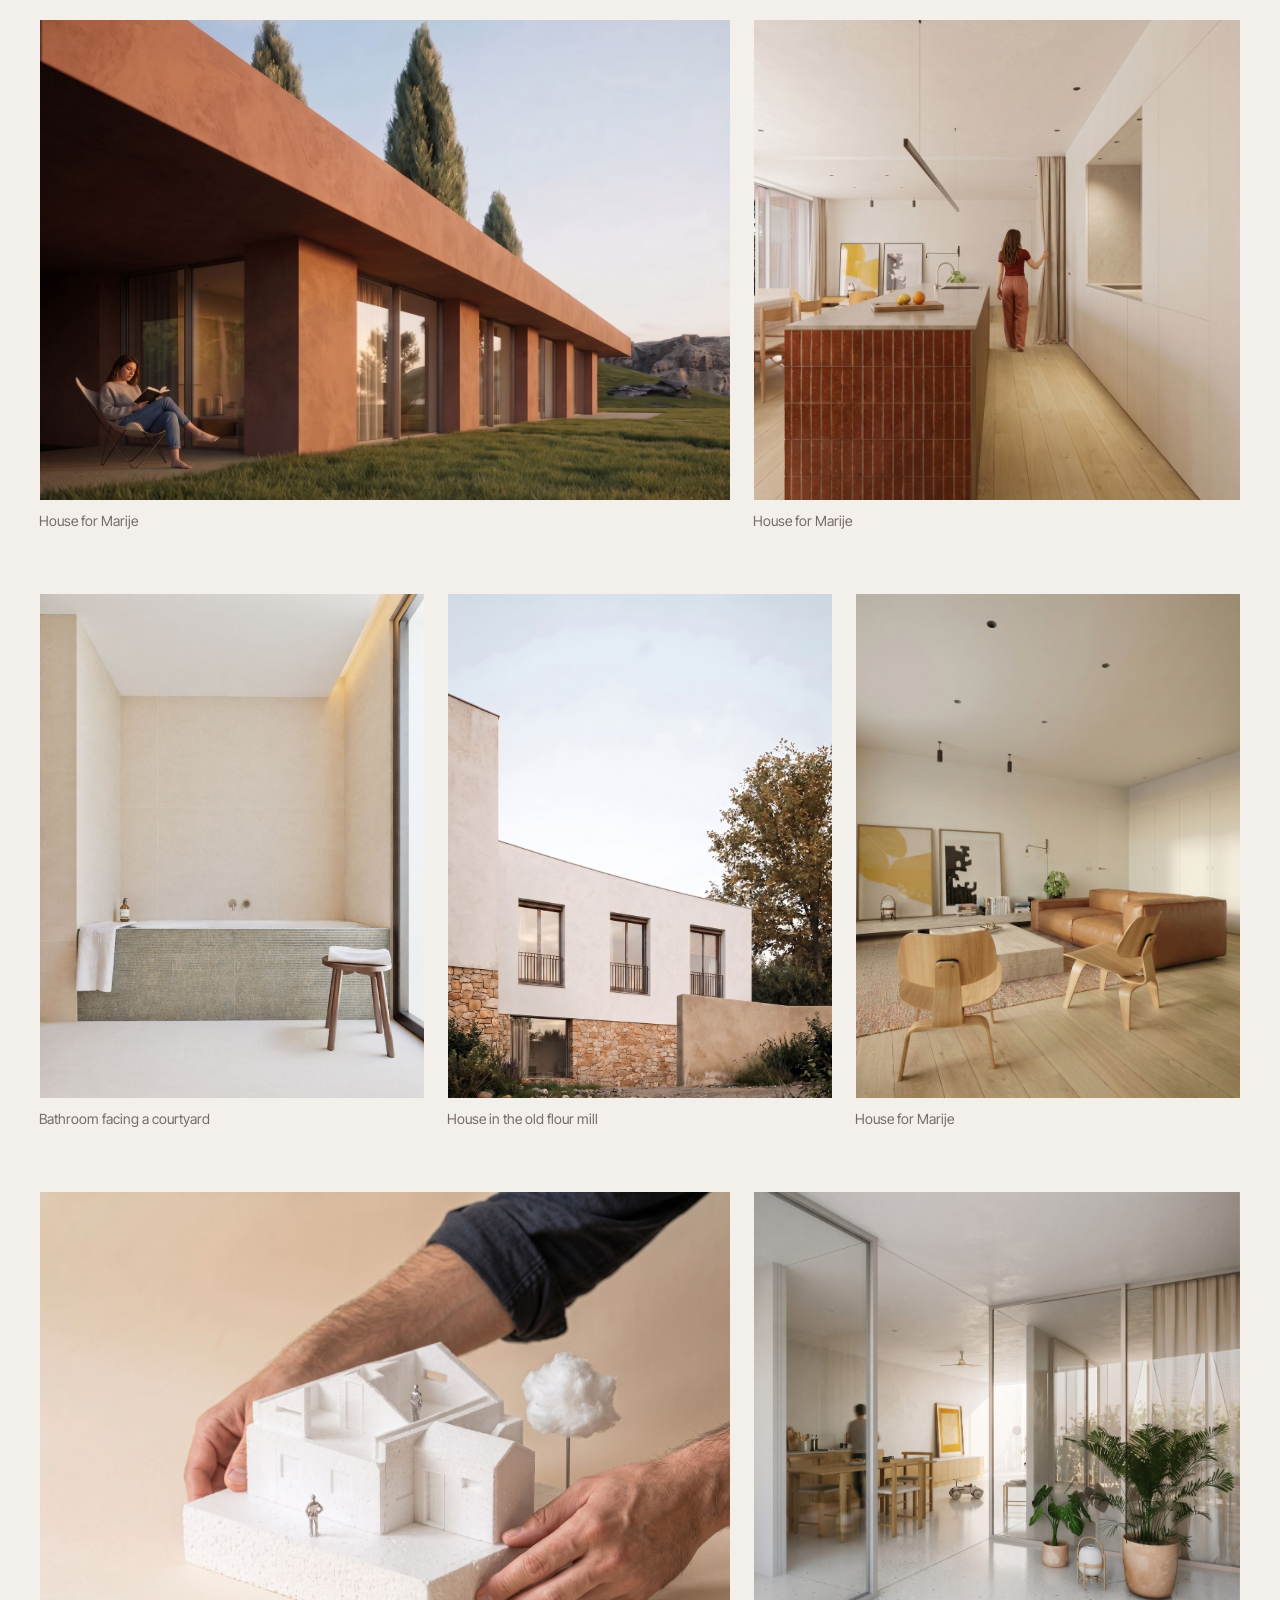
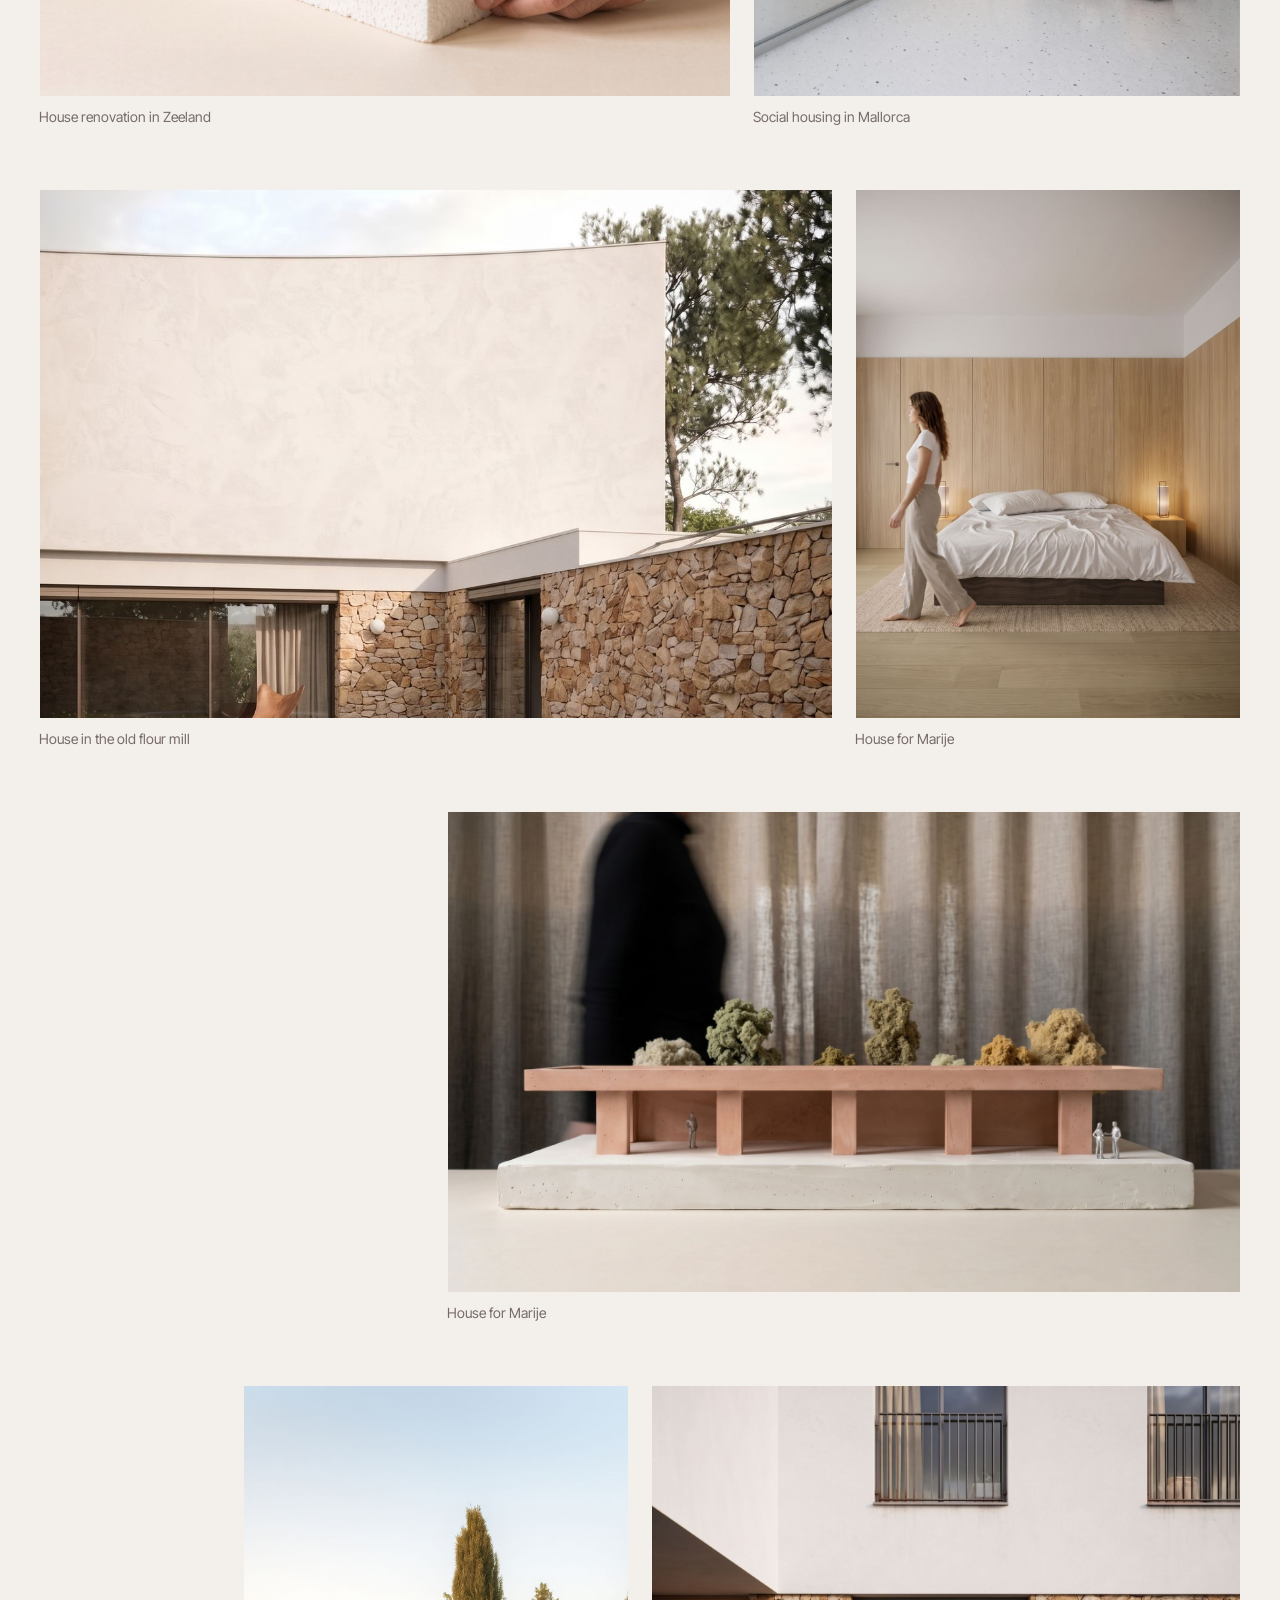
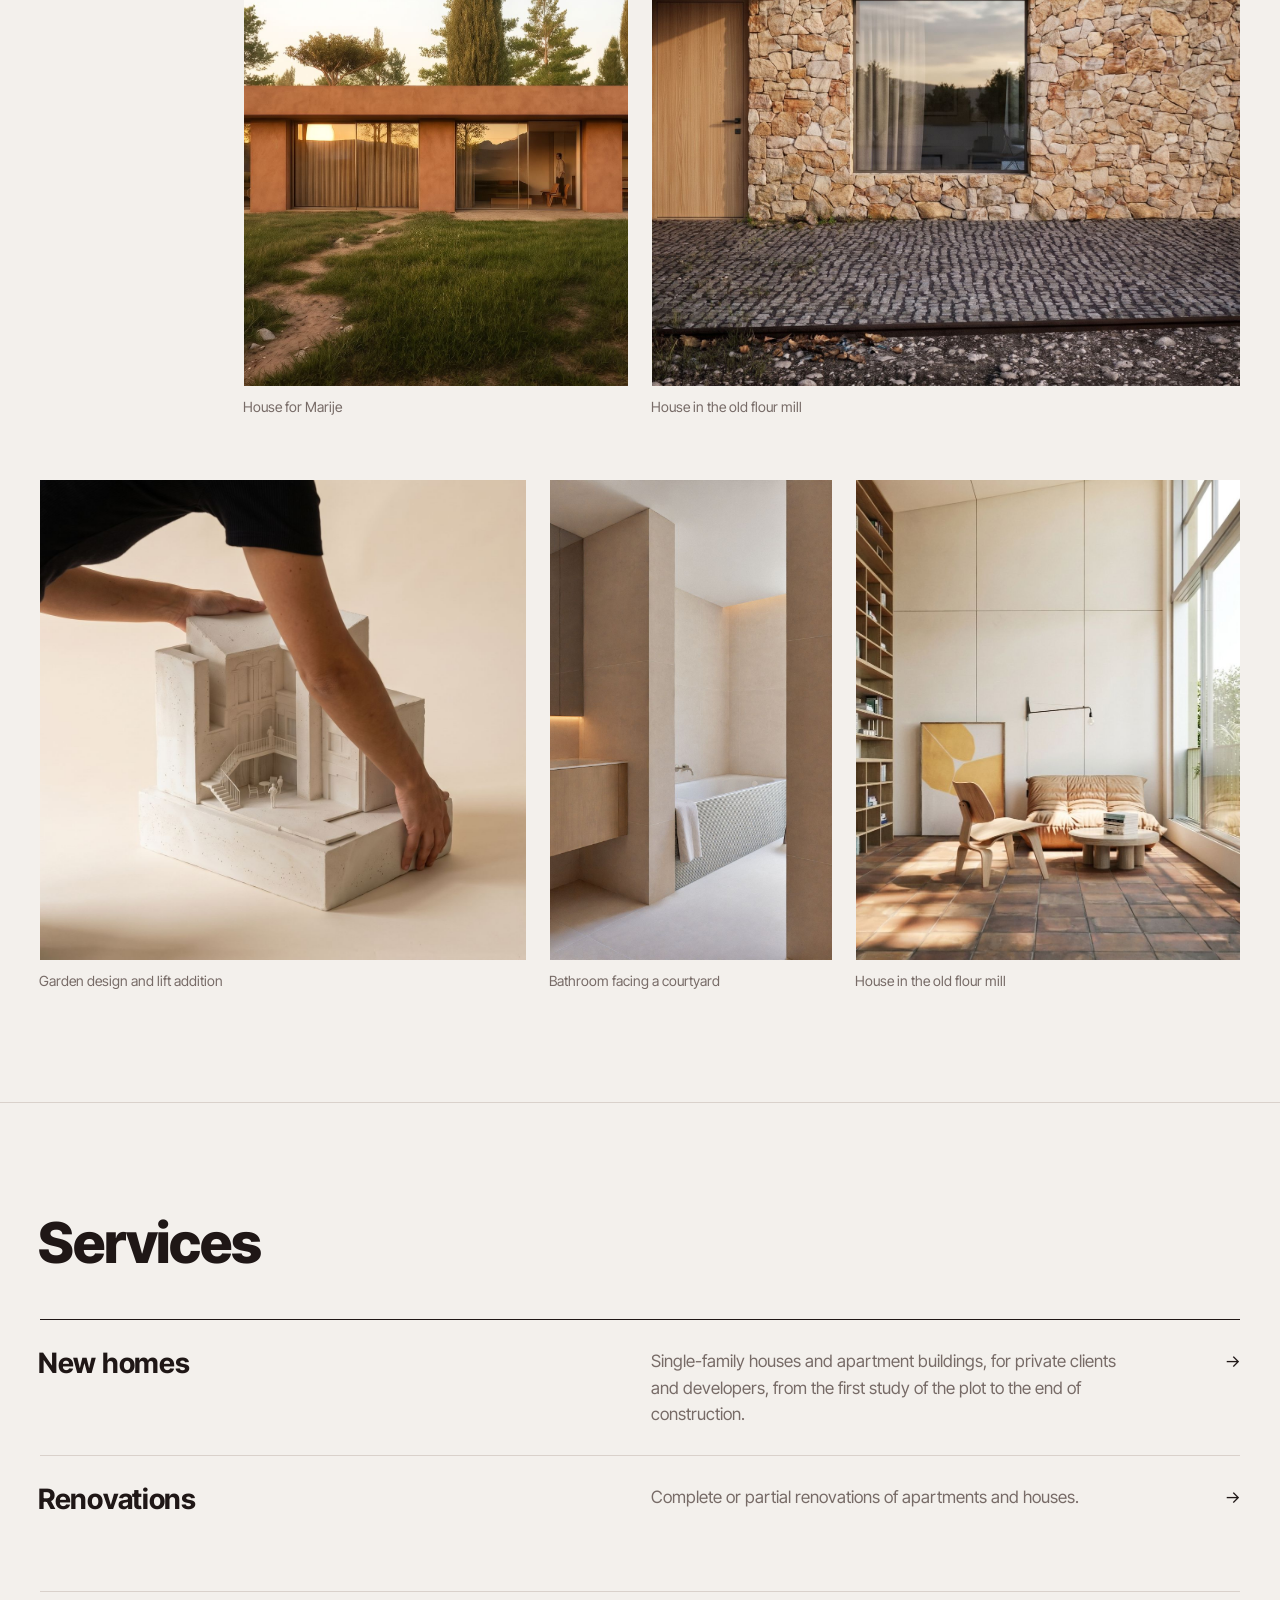
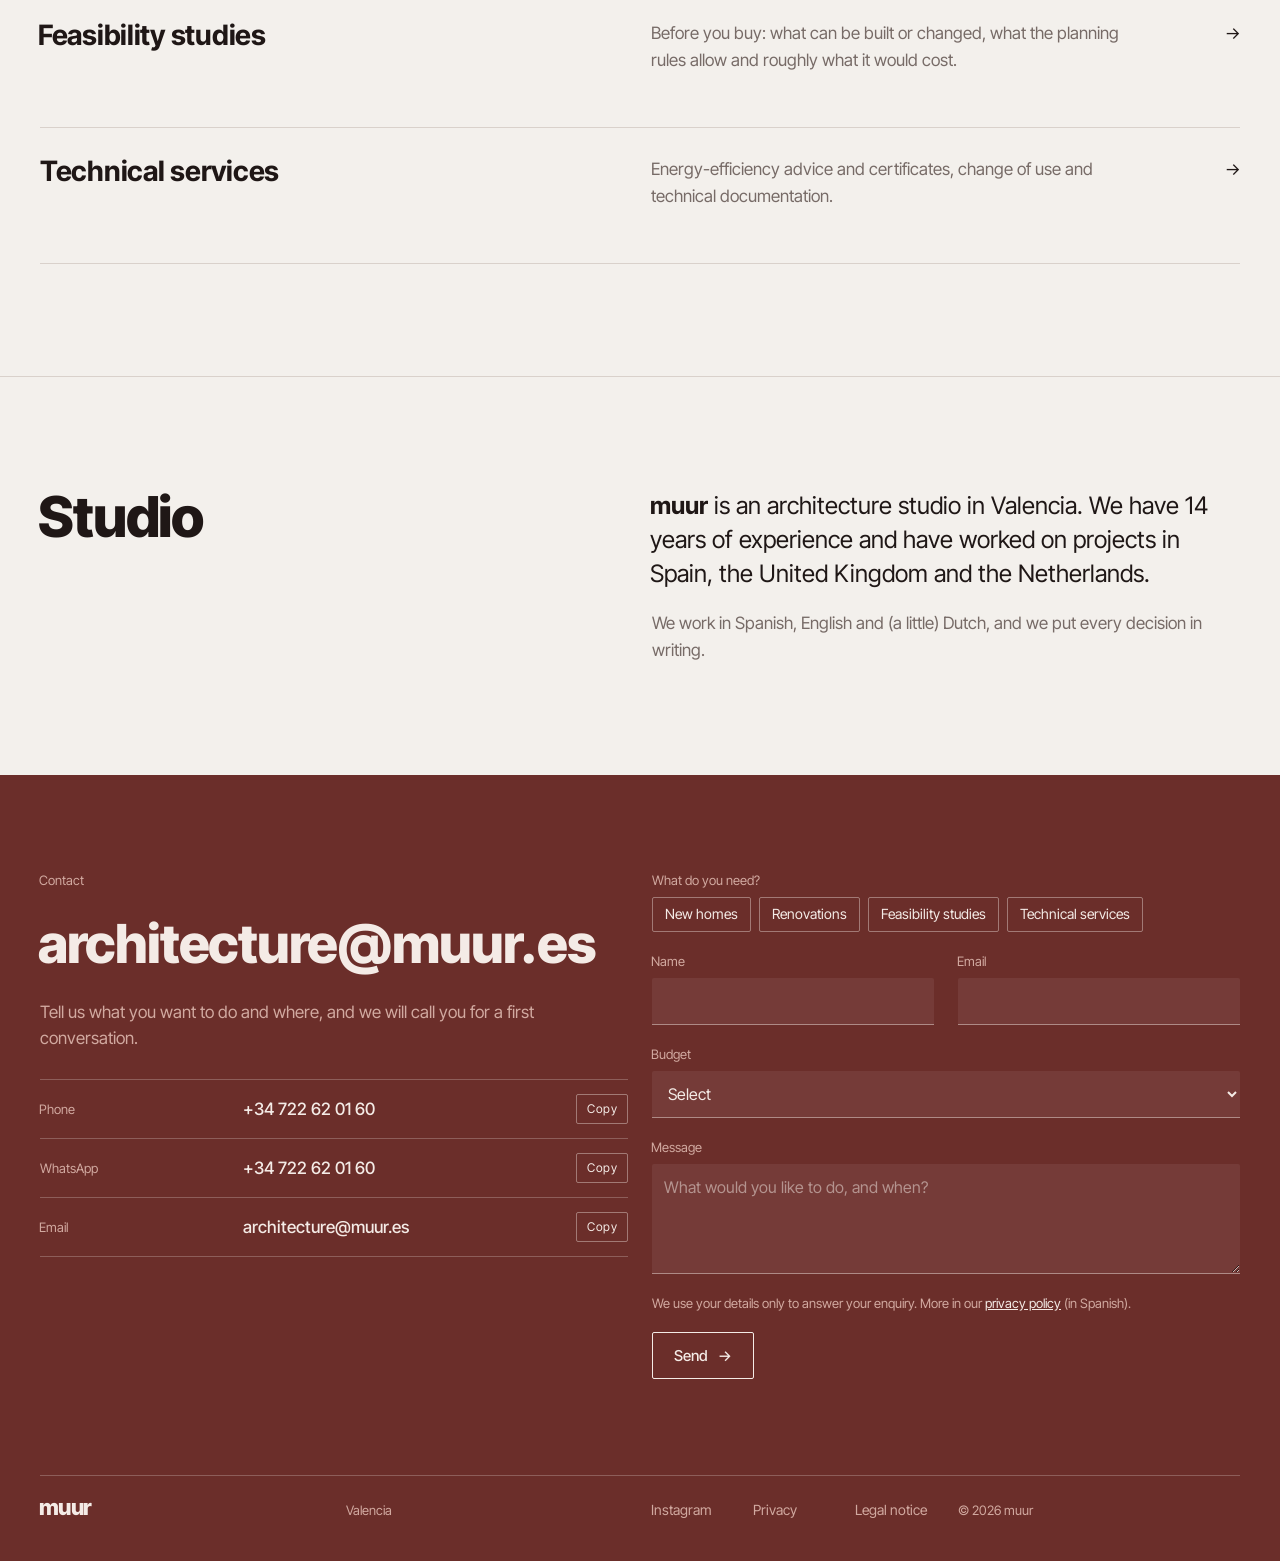
==== commit 2299bfe6: "VPO: new interior render, add facade and gallery images Co-Authored-By: Claude Opus 5.5 <noreply@ant" ====
--- a/index.html
+++ b/index.html
@@ -69,7 +69,7 @@
   <section id="work" class="pad mosaic" aria-label="Work">
 <div class="mrow" style="--k: 0.4"><a class="tile" href="cat.html" style="--c: 1 / 8"><div class="media"><img src="img/cat-ext-02.jpg" alt="Terracotta house with deep overhang and a butterfly chair" loading="lazy"></div><div class="cap"><span data-i18n="cat.title" data-optical>House for Marije</span></div></a><a class="tile" href="cat.html" style="--c: 8 / 13"><div class="media"><img src="img/cat-kitchen.jpg" alt="Kitchen with brick-clad island and oak floor" loading="lazy"></div><div class="cap"><span data-i18n="cat.title" data-optical>House for Marije</span></div></a></div>
 <div class="mrow" style="--k: 0.42"><a class="tile" href="rup.html" style="--c: 1 / 5"><div class="media"><img src="img/rup-02.jpg" alt="Bath with ribbed stone front and wooden stool" loading="lazy"></div><div class="cap"><span data-i18n="rup.title" data-optical>Bathroom facing a courtyard</span></div></a><a class="tile" href="har.html" style="--c: 5 / 9"><div class="media"><img src="img/har-ext-01.jpg" alt="White house with dry-stone base and iron balconies" loading="lazy"></div><div class="cap"><span data-i18n="har.title" data-optical>House in the old flour mill</span></div></a><a class="tile" href="cat.html" style="--c: 9 / 13"><div class="media"><img src="img/cat-living.jpg" alt="Living room with leather sofa and plywood chairs" loading="lazy"></div><div class="cap"><span data-i18n="cat.title" data-optical>House for Marije</span></div></a></div>
-<div class="mrow" style="--k: 0.42"><a class="tile" href="nst.html" style="--c: 1 / 8"><div class="media"><img src="img/nst-hands.jpg" alt="Hands placing a white foam study model of a gabled house" loading="lazy"></div><div class="cap"><span data-i18n="nst.title" data-optical>House renovation in Zeeland</span></div></a><a class="tile" href="vpo.html" style="--c: 8 / 13"><div class="media"><img src="img/vpo-01.jpg" alt="Bright interior with terrazzo floor, glass partitions and plants" loading="lazy"></div><div class="cap"><span data-i18n="vpo.title" data-optical>Social housing in Mallorca</span></div></a></div>
+<div class="mrow" style="--k: 0.42"><a class="tile" href="nst.html" style="--c: 1 / 8"><div class="media"><img src="img/nst-hands.jpg" alt="Hands placing a white foam study model of a gabled house" loading="lazy"></div><div class="cap"><span data-i18n="nst.title" data-optical>House renovation in Zeeland</span></div></a><a class="tile" href="vpo.html" style="--c: 8 / 13"><div class="media"><img src="img/vpo-01.jpg" alt="Flat interior with terrazzo floor, glass partitions, plants and the perforated facade behind a curtain" loading="lazy"></div><div class="cap"><span data-i18n="vpo.title" data-optical>Social housing in Mallorca</span></div></a></div>
 <div class="mrow" style="--k: 0.44"><a class="tile" href="har.html" style="--c: 1 / 9"><div class="media"><img src="img/har-ext-04.jpg" alt="Curved white wall and round pool" loading="lazy"></div><div class="cap"><span data-i18n="har.title" data-optical>House in the old flour mill</span></div></a><a class="tile" href="cat.html" style="--c: 9 / 13"><div class="media"><img src="img/cat-bedroom.jpg" alt="Bedroom with oak wall panelling" loading="lazy"></div><div class="cap"><span data-i18n="cat.title" data-optical>House for Marije</span></div></a></div>
 <div class="mrow" style="--k: 0.4"><a class="tile" href="cat.html" style="--c: 5 / 13"><div class="media"><img src="img/cat-model.jpg" alt="Terracotta study model of a single-storey house with a deep roof and pillars" loading="lazy"></div><div class="cap"><span data-i18n="cat.title" data-optical>House for Marije</span></div></a></div>
 <div class="mrow" style="--k: 0.5"><a class="tile" href="cat.html" style="--c: 3 / 7"><div class="media"><img src="img/cat-ext-01.jpg" alt="Terracotta single-storey house among cypress trees at sunset" loading="lazy"></div><div class="cap"><span data-i18n="cat.title" data-optical>House for Marije</span></div></a><a class="tile" href="har.html" style="--c: 7 / 13"><div class="media"><img src="img/har-ext-02.jpg" alt="Stone base, oak door and cobbled forecourt" loading="lazy"></div><div class="cap"><span data-i18n="har.title" data-optical>House in the old flour mill</span></div></a></div>
--- a/styles.css
+++ b/styles.css
@@ -19,19 +19,9 @@
 }
 @media (min-width: 600px) { :root { --pl: max(24px, env(safe-area-inset-left, 0px)); --pr: max(24px, env(safe-area-inset-right, 0px)); --g: 20px; } }
 @media (min-width: 900px) { :root { --pl: max(40px, env(safe-area-inset-left, 0px)); --pr: max(40px, env(safe-area-inset-right, 0px)); --g: 24px; --top: 56px; } }
-@media (prefers-color-scheme: dark) {
-  :root:not([data-theme="light"]) {
-    --bg: #141110; --fg: #efe8e4; --muted: #a2948f; --line: #322a28; --surface: #201a19;
-    --brand: #5a2421; --brand-ink: #f4ebe6; --brand-dim: #d4a69c; color-scheme: dark;
-  }
-}
-:root[data-theme="dark"] {
-  --bg: #141110; --fg: #efe8e4; --muted: #a2948f; --line: #322a28; --surface: #201a19;
-  --brand: #5a2421; --brand-ink: #f4ebe6; --brand-dim: #d4a69c; color-scheme: dark;
-}
 
 *, *::before, *::after { box-sizing: border-box; }
-html { scroll-behavior: auto; }   /* menu links jump straight to their section, without running through the opening sequence */
+html { scroll-behavior: auto; color-scheme: light; }   /* menu links jump straight to their section, without running through the opening sequence */
 body { background: var(--bg); color: var(--fg); font-family: var(--font); font-size: 17px; line-height: 1.55; font-synthesis: none; -webkit-font-smoothing: antialiased; }
 img, video { display: block; max-width: 100%; }
 a { color: inherit; }
@@ -159,8 +149,6 @@
 .svc .arrow { grid-column: 12 / 13; justify-self: end; font-size: 17px; line-height: 1.55; text-box: trim-start cap alphabetic; }
 .svc:hover h3 { color: var(--brand); }
 .svc:hover .arrow { transform: translateX(4px); }
-@media (prefers-color-scheme: dark) { :root:not([data-theme="light"]) .svc:hover h3 { color: var(--brand-dim); } }
-:root[data-theme="dark"] .svc:hover h3 { color: var(--brand-dim); }
 @media (max-width: 899px) { .svc h3 { grid-column: 1 / 12; grid-row: 1; } .svc .arrow { grid-row: 1; } .svc p { grid-column: 1 / 12; } }
 
 /* studio */
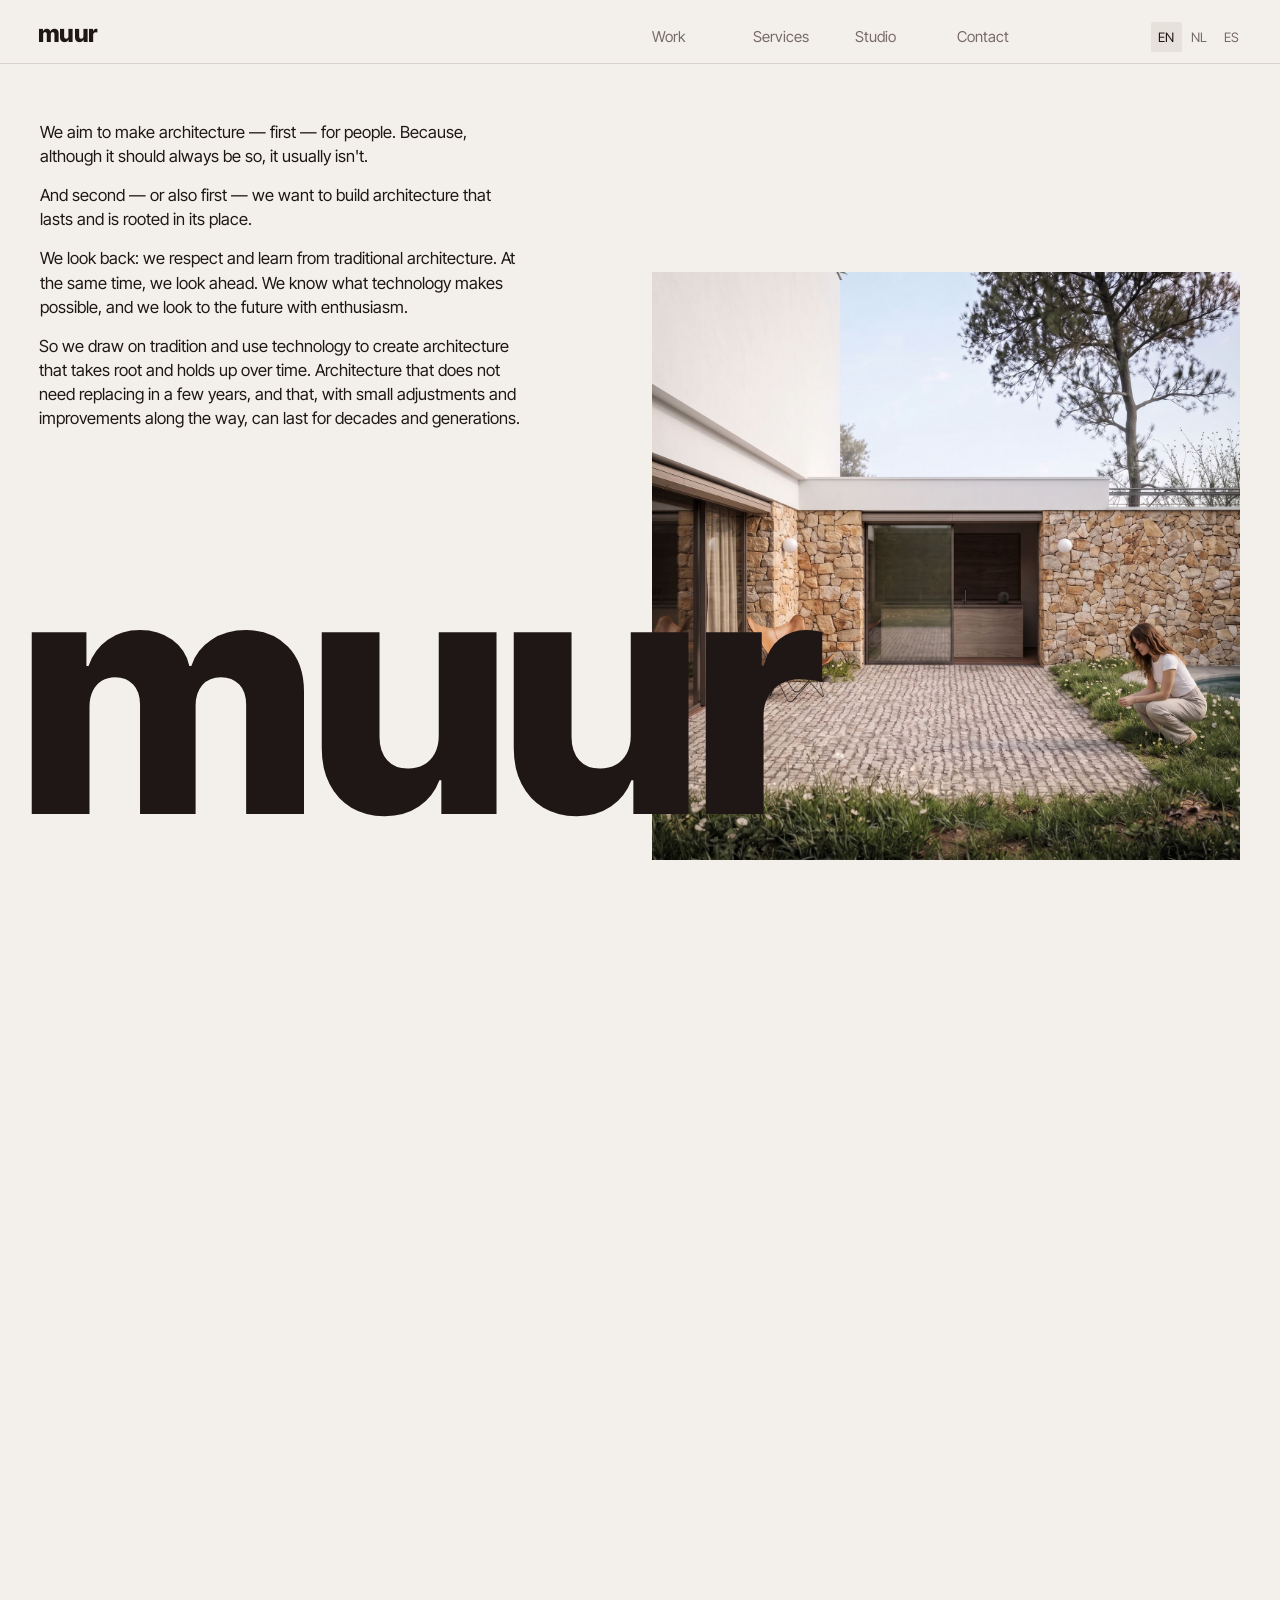
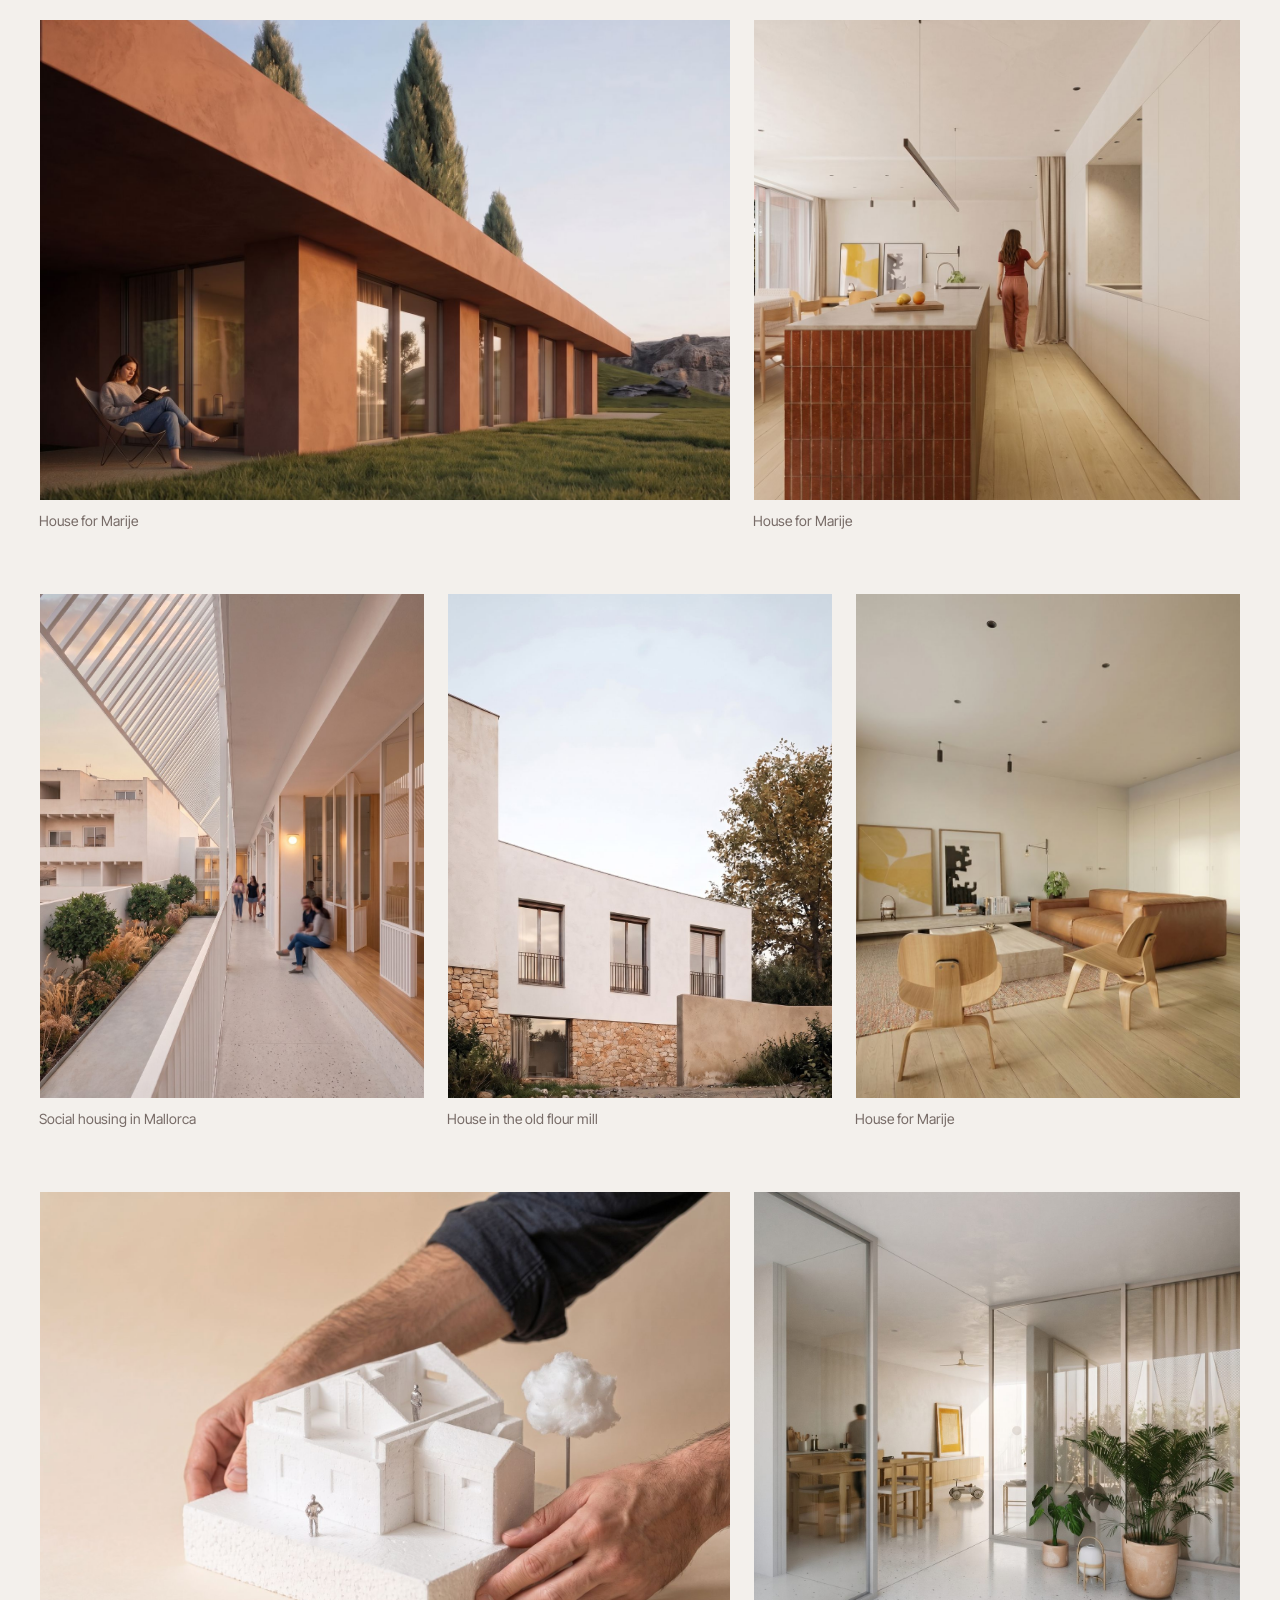
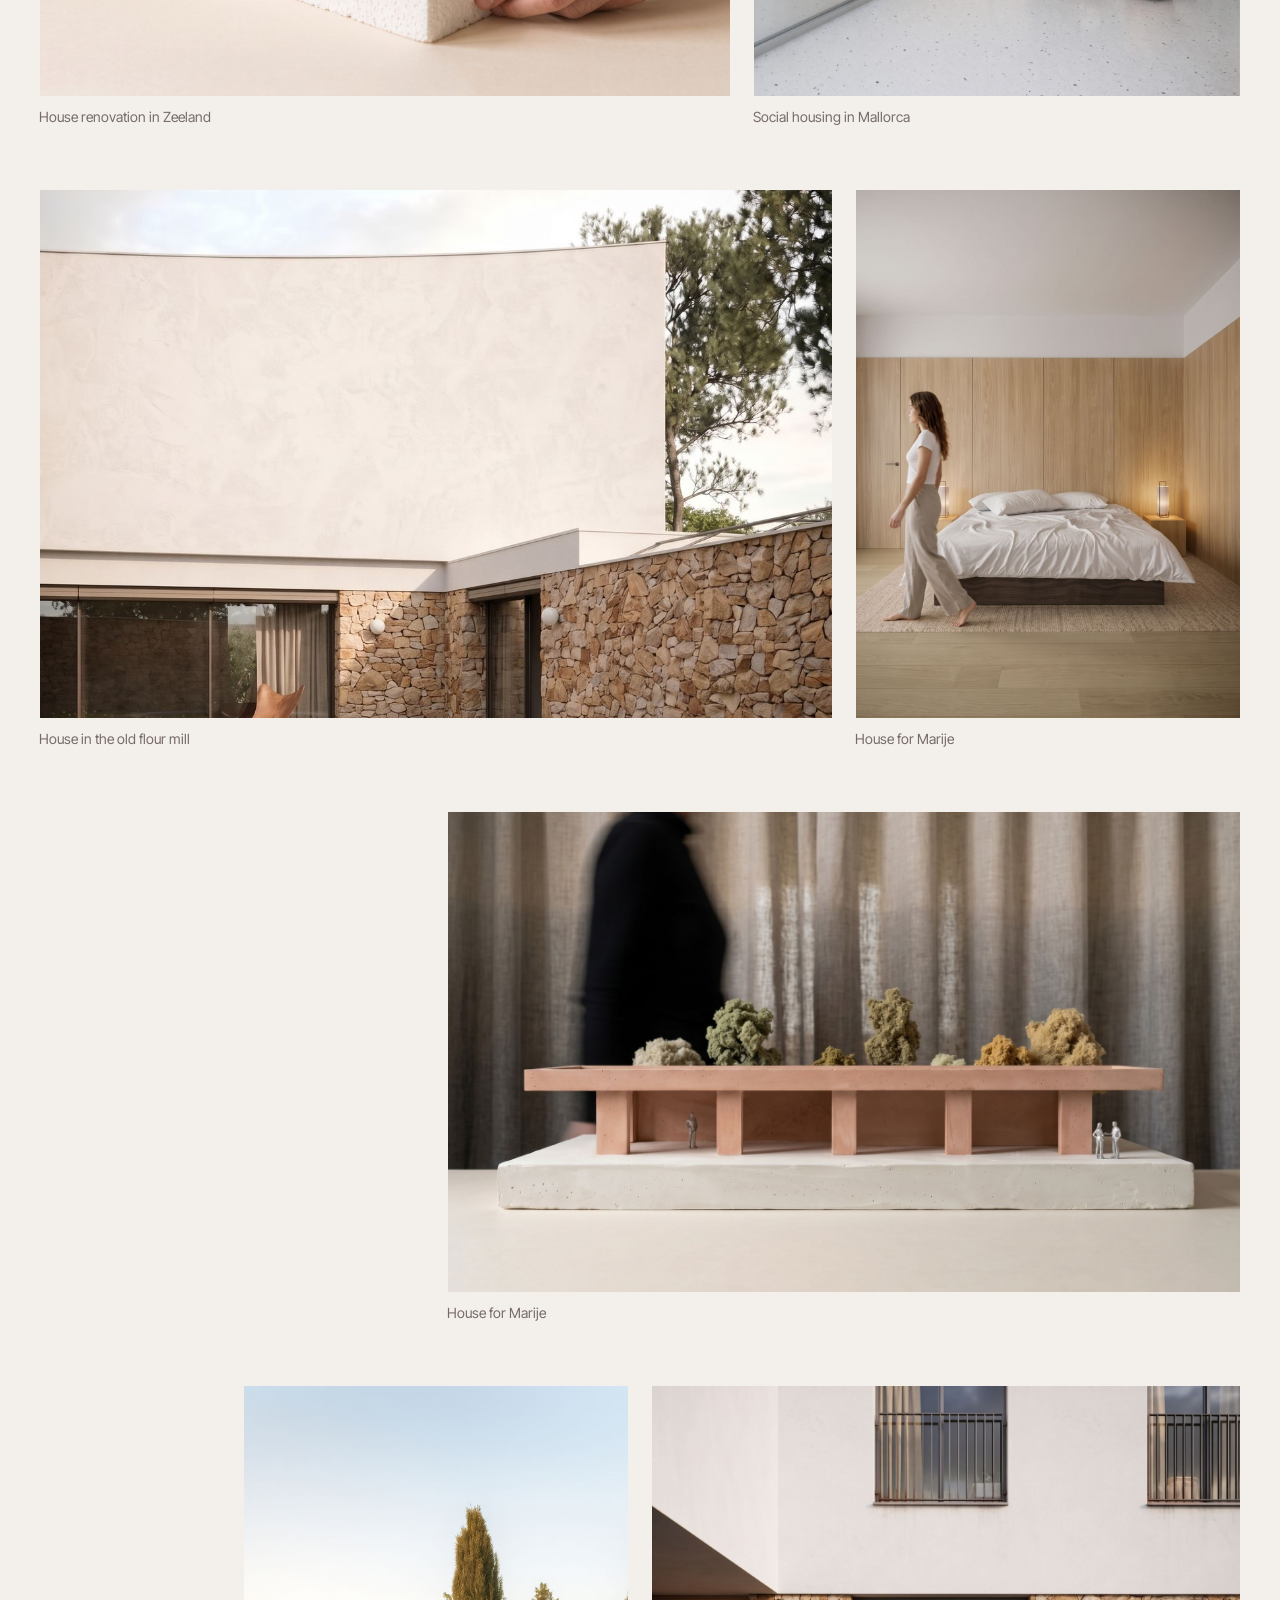
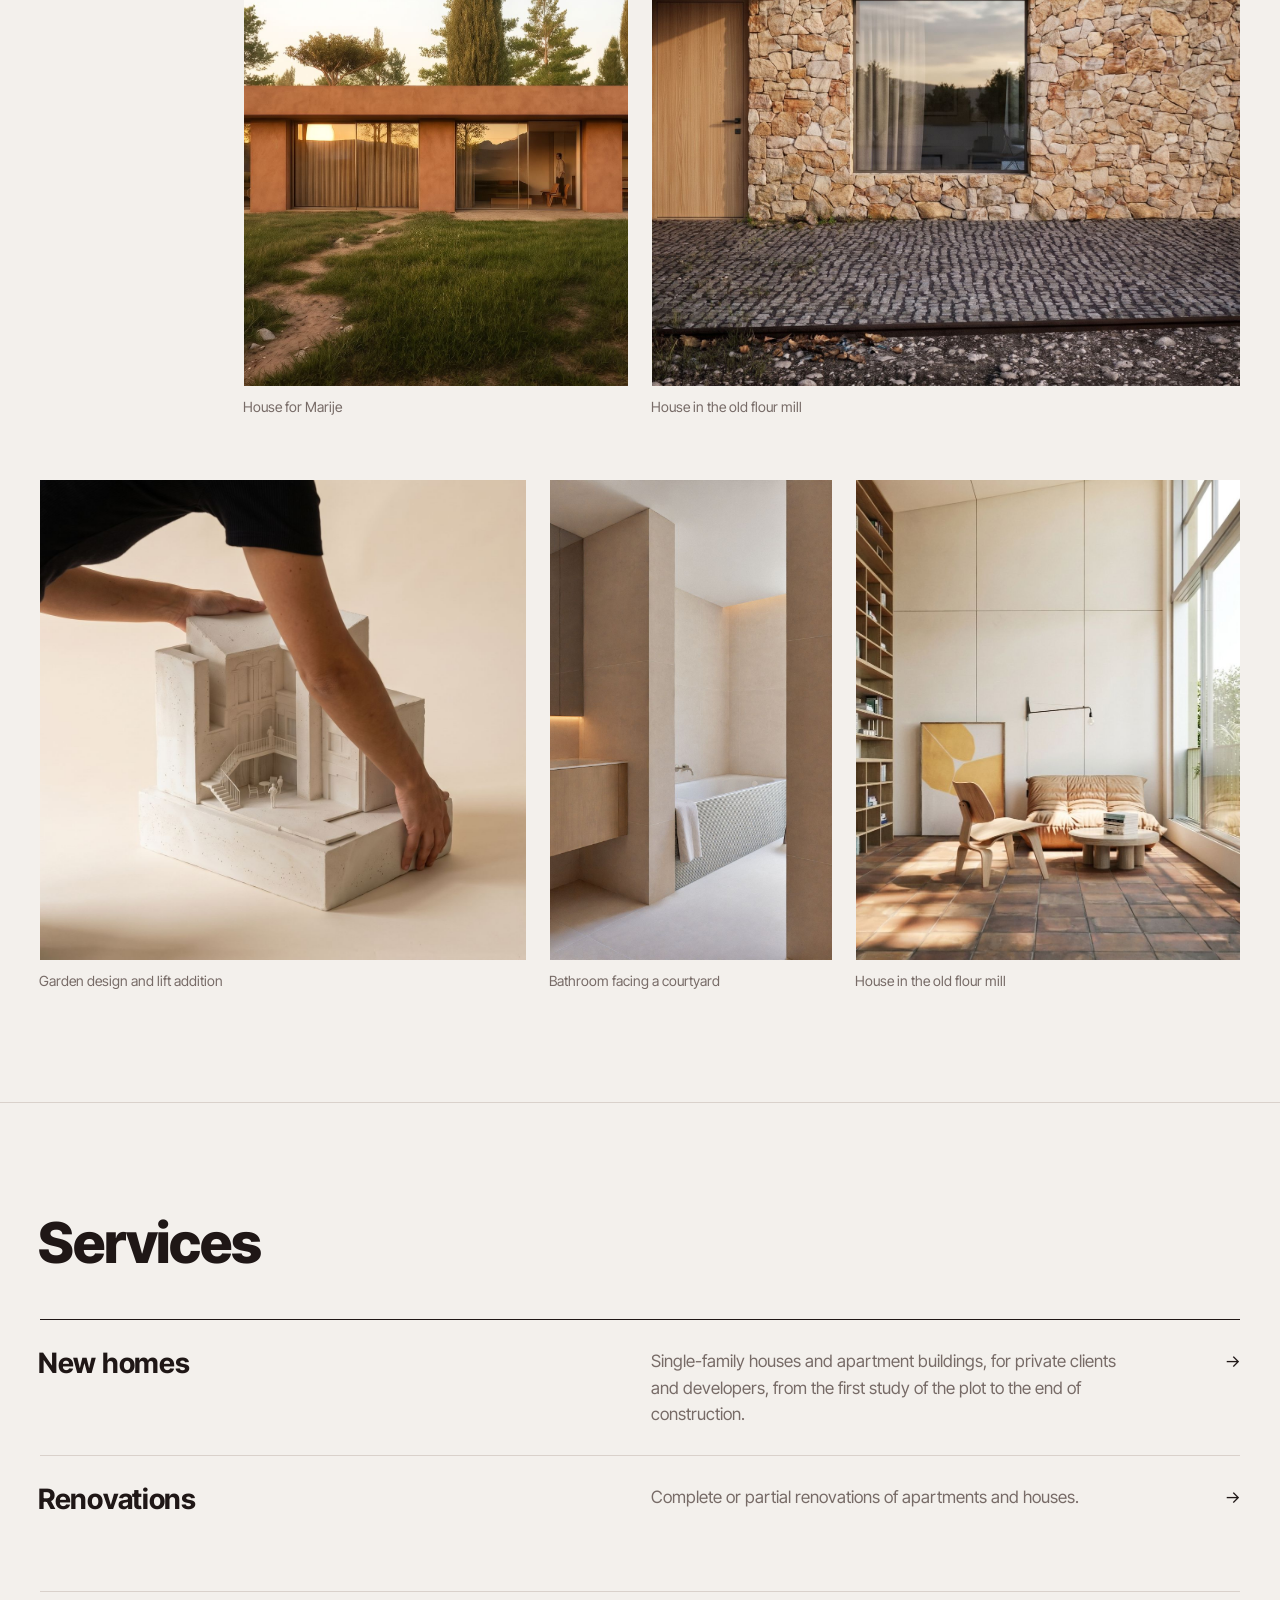
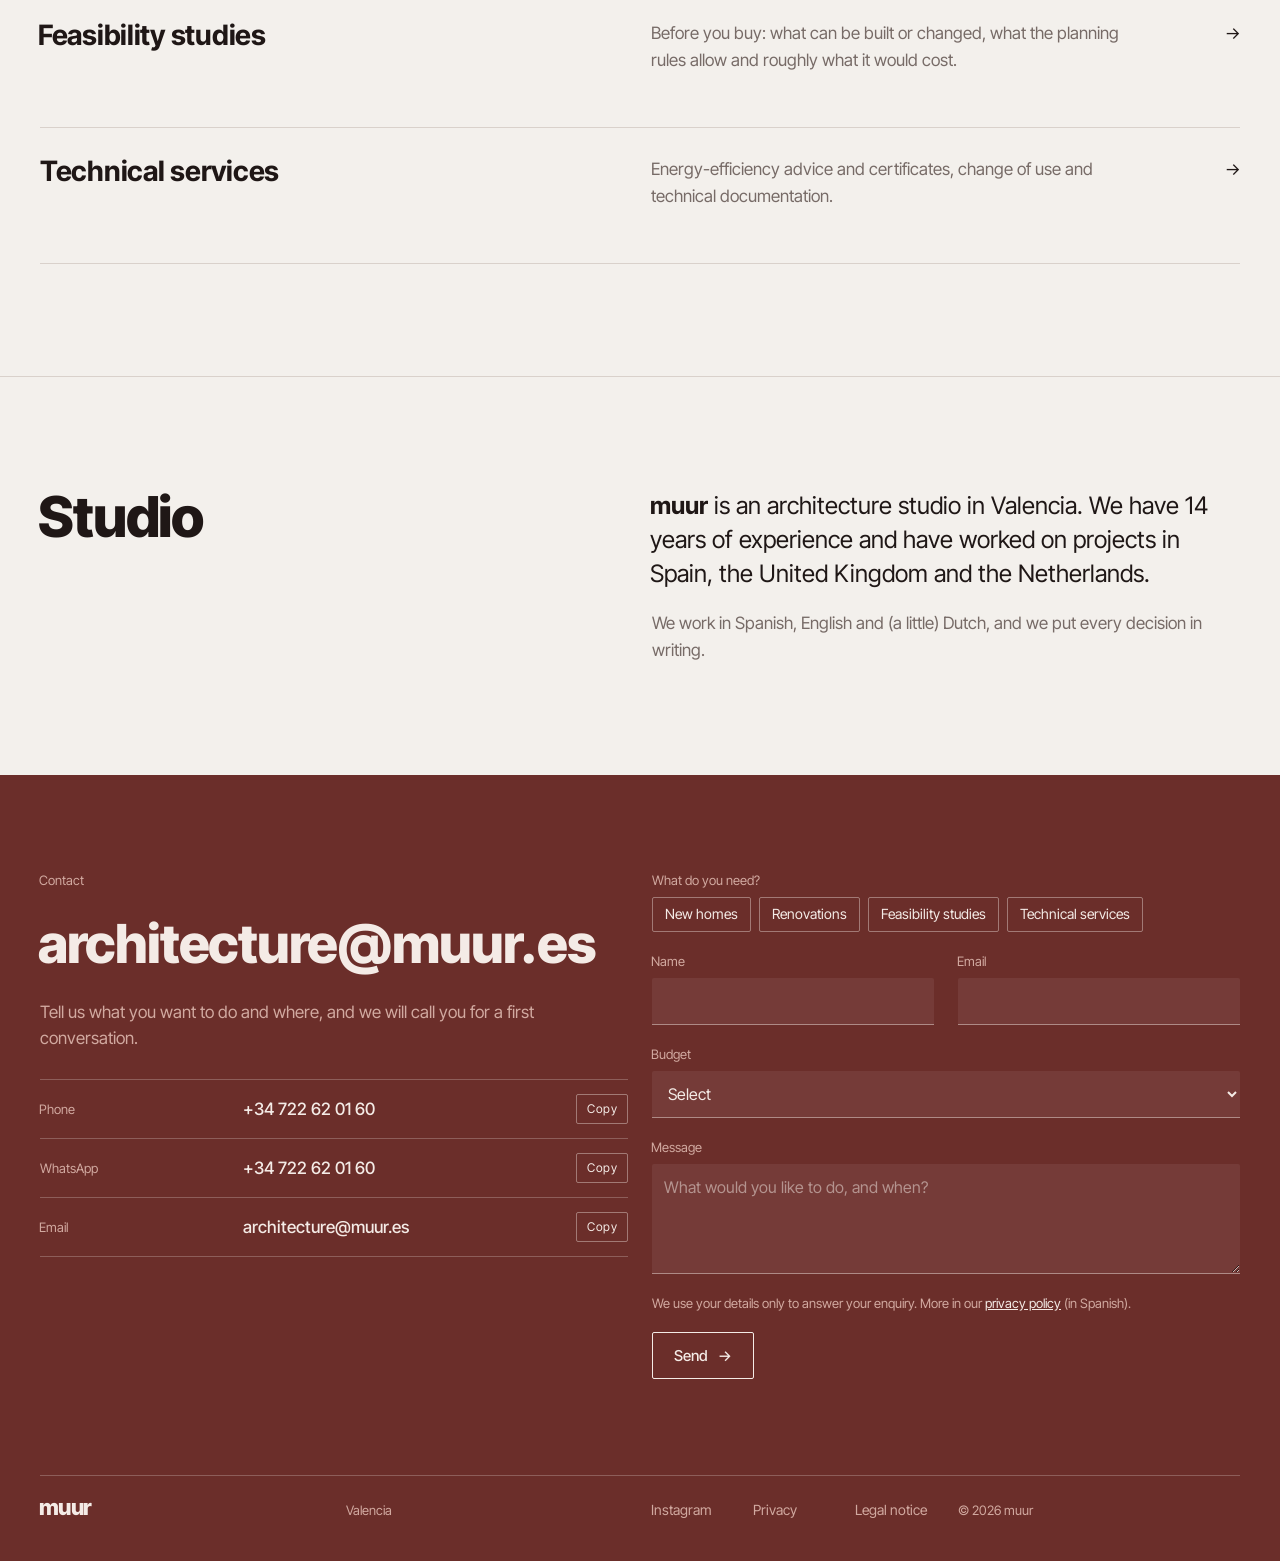
==== commit 71d6452d: "Home: gallery image from VPO replaces the bath in the mosaic and the opening Co-Authored-By: Claude " ====
--- a/index.html
+++ b/index.html
@@ -45,7 +45,7 @@
         <div class="box0" aria-hidden="true"></div>
         <img src="img/cat-ext-01.jpg" alt="" class="on" decoding="async">
         <img src="img/har-ext-01.jpg" alt="" decoding="async">
-        <img src="img/rup-02.jpg" alt="" decoding="async">
+        <img src="img/vpo-03.jpg" alt="" decoding="async">
         <img src="img/cat-kitchen.jpg" alt="" decoding="async">
         <img src="img/har-ext-04.jpg" alt="" decoding="async">
         <img src="img/vpo-01.jpg" alt="" decoding="async">
@@ -68,7 +68,7 @@
 
   <section id="work" class="pad mosaic" aria-label="Work">
 <div class="mrow" style="--k: 0.4"><a class="tile" href="cat.html" style="--c: 1 / 8"><div class="media"><img src="img/cat-ext-02.jpg" alt="Terracotta house with deep overhang and a butterfly chair" loading="lazy"></div><div class="cap"><span data-i18n="cat.title" data-optical>House for Marije</span></div></a><a class="tile" href="cat.html" style="--c: 8 / 13"><div class="media"><img src="img/cat-kitchen.jpg" alt="Kitchen with brick-clad island and oak floor" loading="lazy"></div><div class="cap"><span data-i18n="cat.title" data-optical>House for Marije</span></div></a></div>
-<div class="mrow" style="--k: 0.42"><a class="tile" href="rup.html" style="--c: 1 / 5"><div class="media"><img src="img/rup-02.jpg" alt="Bath with ribbed stone front and wooden stool" loading="lazy"></div><div class="cap"><span data-i18n="rup.title" data-optical>Bathroom facing a courtyard</span></div></a><a class="tile" href="har.html" style="--c: 5 / 9"><div class="media"><img src="img/har-ext-01.jpg" alt="White house with dry-stone base and iron balconies" loading="lazy"></div><div class="cap"><span data-i18n="har.title" data-optical>House in the old flour mill</span></div></a><a class="tile" href="cat.html" style="--c: 9 / 13"><div class="media"><img src="img/cat-living.jpg" alt="Living room with leather sofa and plywood chairs" loading="lazy"></div><div class="cap"><span data-i18n="cat.title" data-optical>House for Marije</span></div></a></div>
+<div class="mrow" style="--k: 0.42"><a class="tile" href="vpo.html" style="--c: 1 / 5"><div class="media"><img src="img/vpo-03.jpg" alt="Open gallery with terrazzo floor and wooden benches beside a planted garden, under white slatted screens" loading="lazy"></div><div class="cap"><span data-i18n="vpo.title" data-optical>Social housing in Mallorca</span></div></a><a class="tile" href="har.html" style="--c: 5 / 9"><div class="media"><img src="img/har-ext-01.jpg" alt="White house with dry-stone base and iron balconies" loading="lazy"></div><div class="cap"><span data-i18n="har.title" data-optical>House in the old flour mill</span></div></a><a class="tile" href="cat.html" style="--c: 9 / 13"><div class="media"><img src="img/cat-living.jpg" alt="Living room with leather sofa and plywood chairs" loading="lazy"></div><div class="cap"><span data-i18n="cat.title" data-optical>House for Marije</span></div></a></div>
 <div class="mrow" style="--k: 0.42"><a class="tile" href="nst.html" style="--c: 1 / 8"><div class="media"><img src="img/nst-hands.jpg" alt="Hands placing a white foam study model of a gabled house" loading="lazy"></div><div class="cap"><span data-i18n="nst.title" data-optical>House renovation in Zeeland</span></div></a><a class="tile" href="vpo.html" style="--c: 8 / 13"><div class="media"><img src="img/vpo-01.jpg" alt="Flat interior with terrazzo floor, glass partitions, plants and the perforated facade behind a curtain" loading="lazy"></div><div class="cap"><span data-i18n="vpo.title" data-optical>Social housing in Mallorca</span></div></a></div>
 <div class="mrow" style="--k: 0.44"><a class="tile" href="har.html" style="--c: 1 / 9"><div class="media"><img src="img/har-ext-04.jpg" alt="Curved white wall and round pool" loading="lazy"></div><div class="cap"><span data-i18n="har.title" data-optical>House in the old flour mill</span></div></a><a class="tile" href="cat.html" style="--c: 9 / 13"><div class="media"><img src="img/cat-bedroom.jpg" alt="Bedroom with oak wall panelling" loading="lazy"></div><div class="cap"><span data-i18n="cat.title" data-optical>House for Marije</span></div></a></div>
 <div class="mrow" style="--k: 0.4"><a class="tile" href="cat.html" style="--c: 5 / 13"><div class="media"><img src="img/cat-model.jpg" alt="Terracotta study model of a single-storey house with a deep roof and pillars" loading="lazy"></div><div class="cap"><span data-i18n="cat.title" data-optical>House for Marije</span></div></a></div>
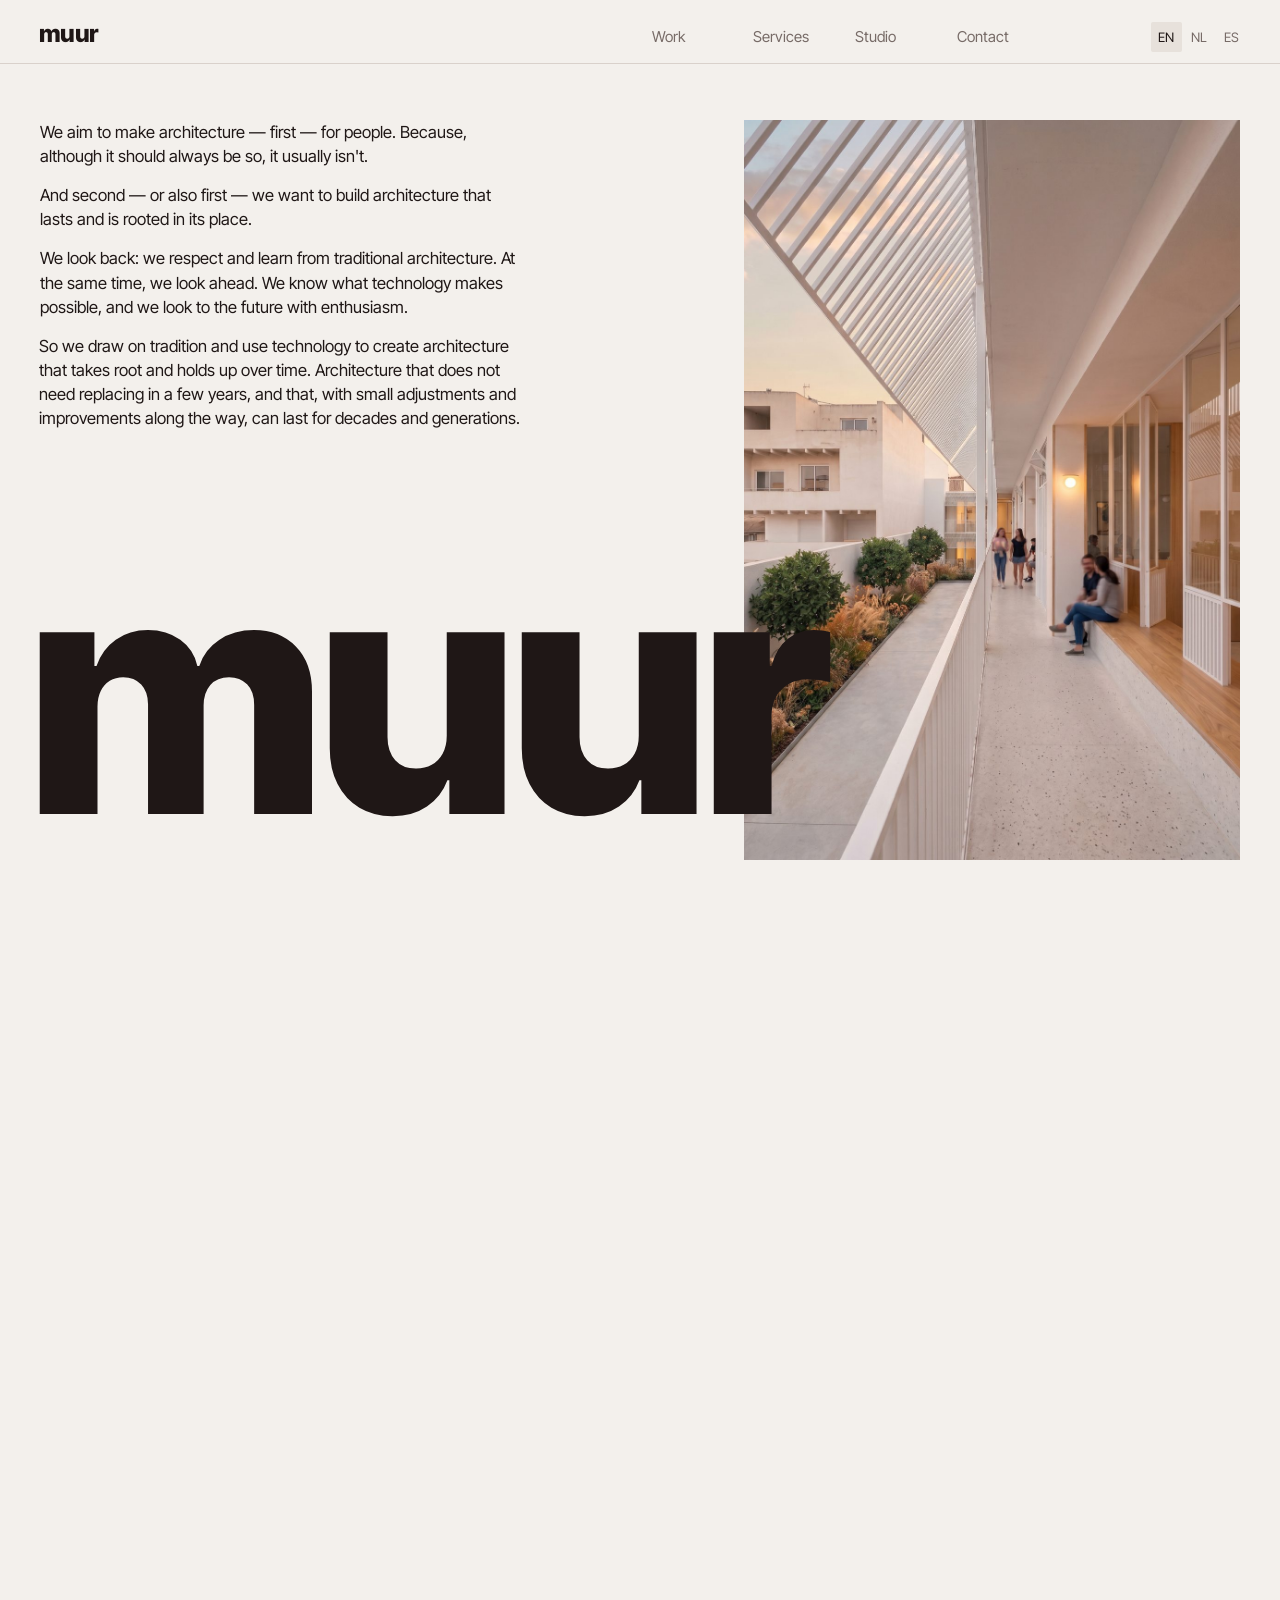
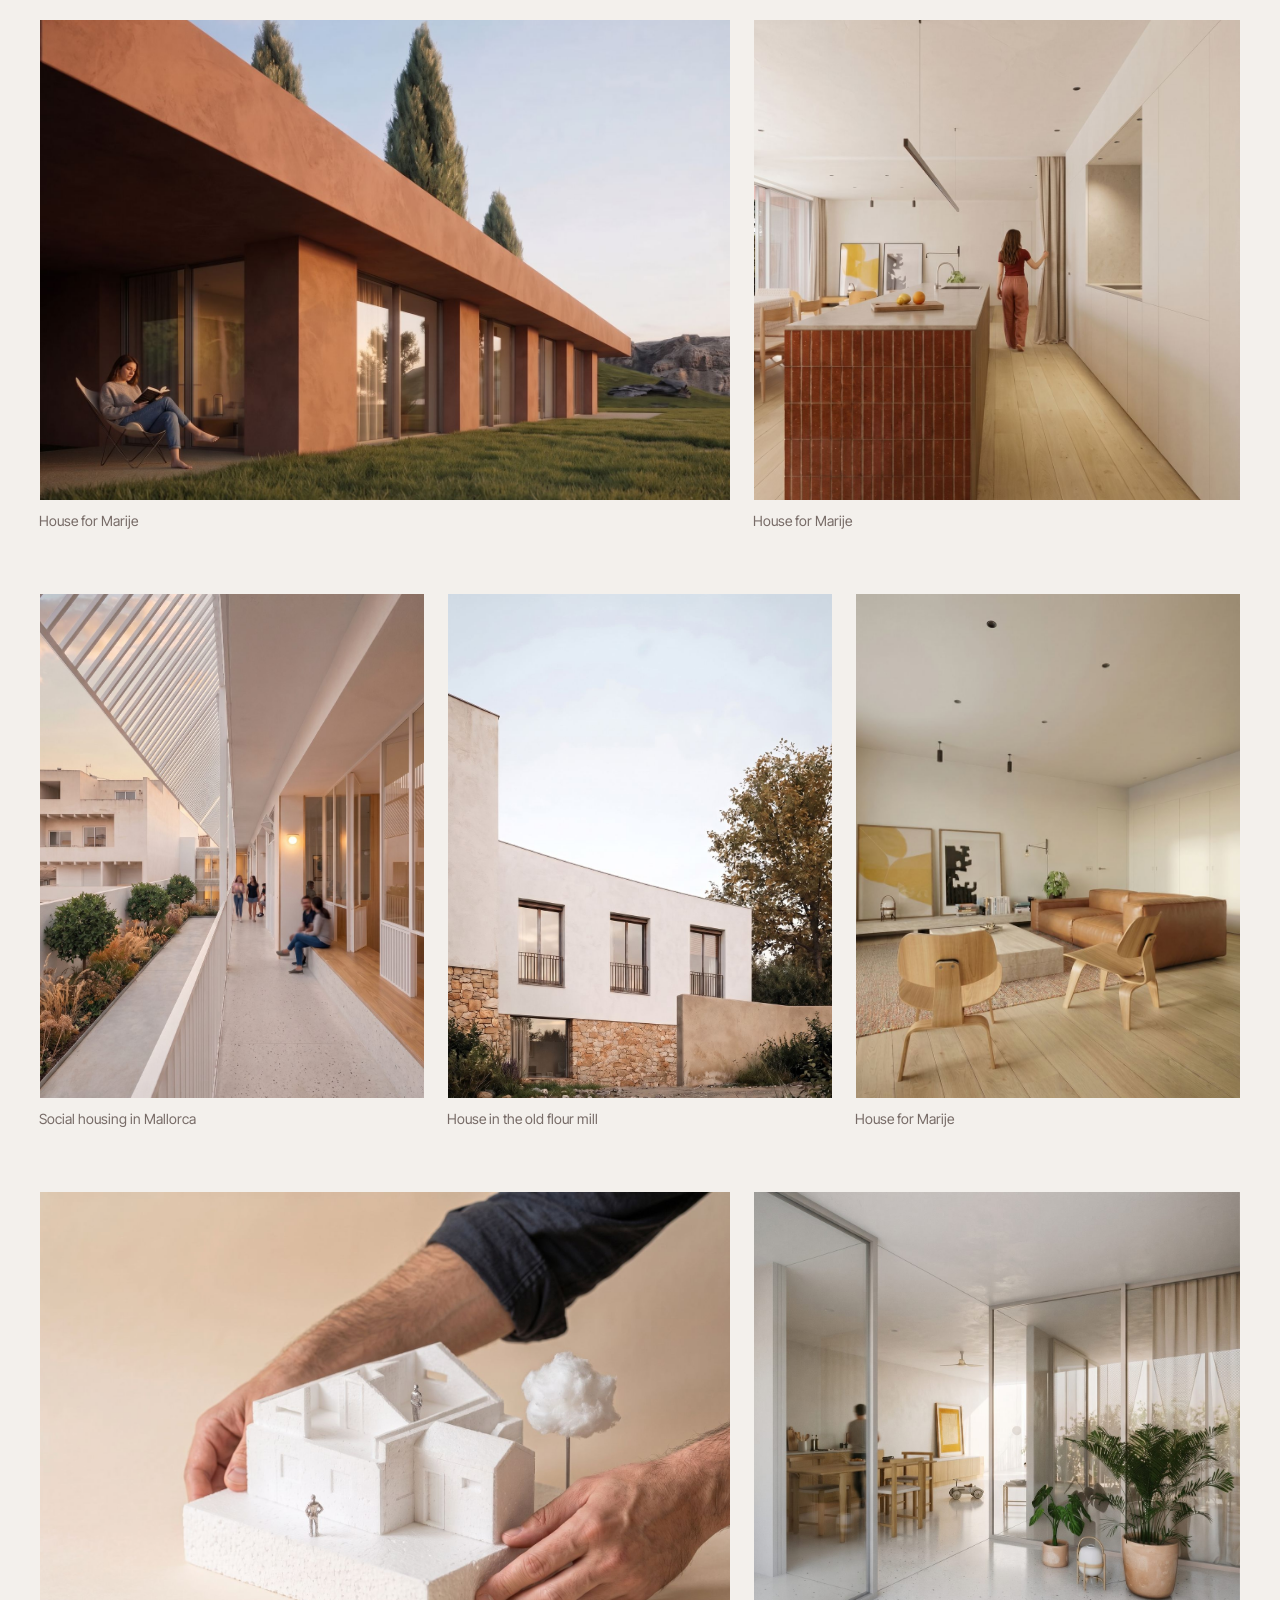
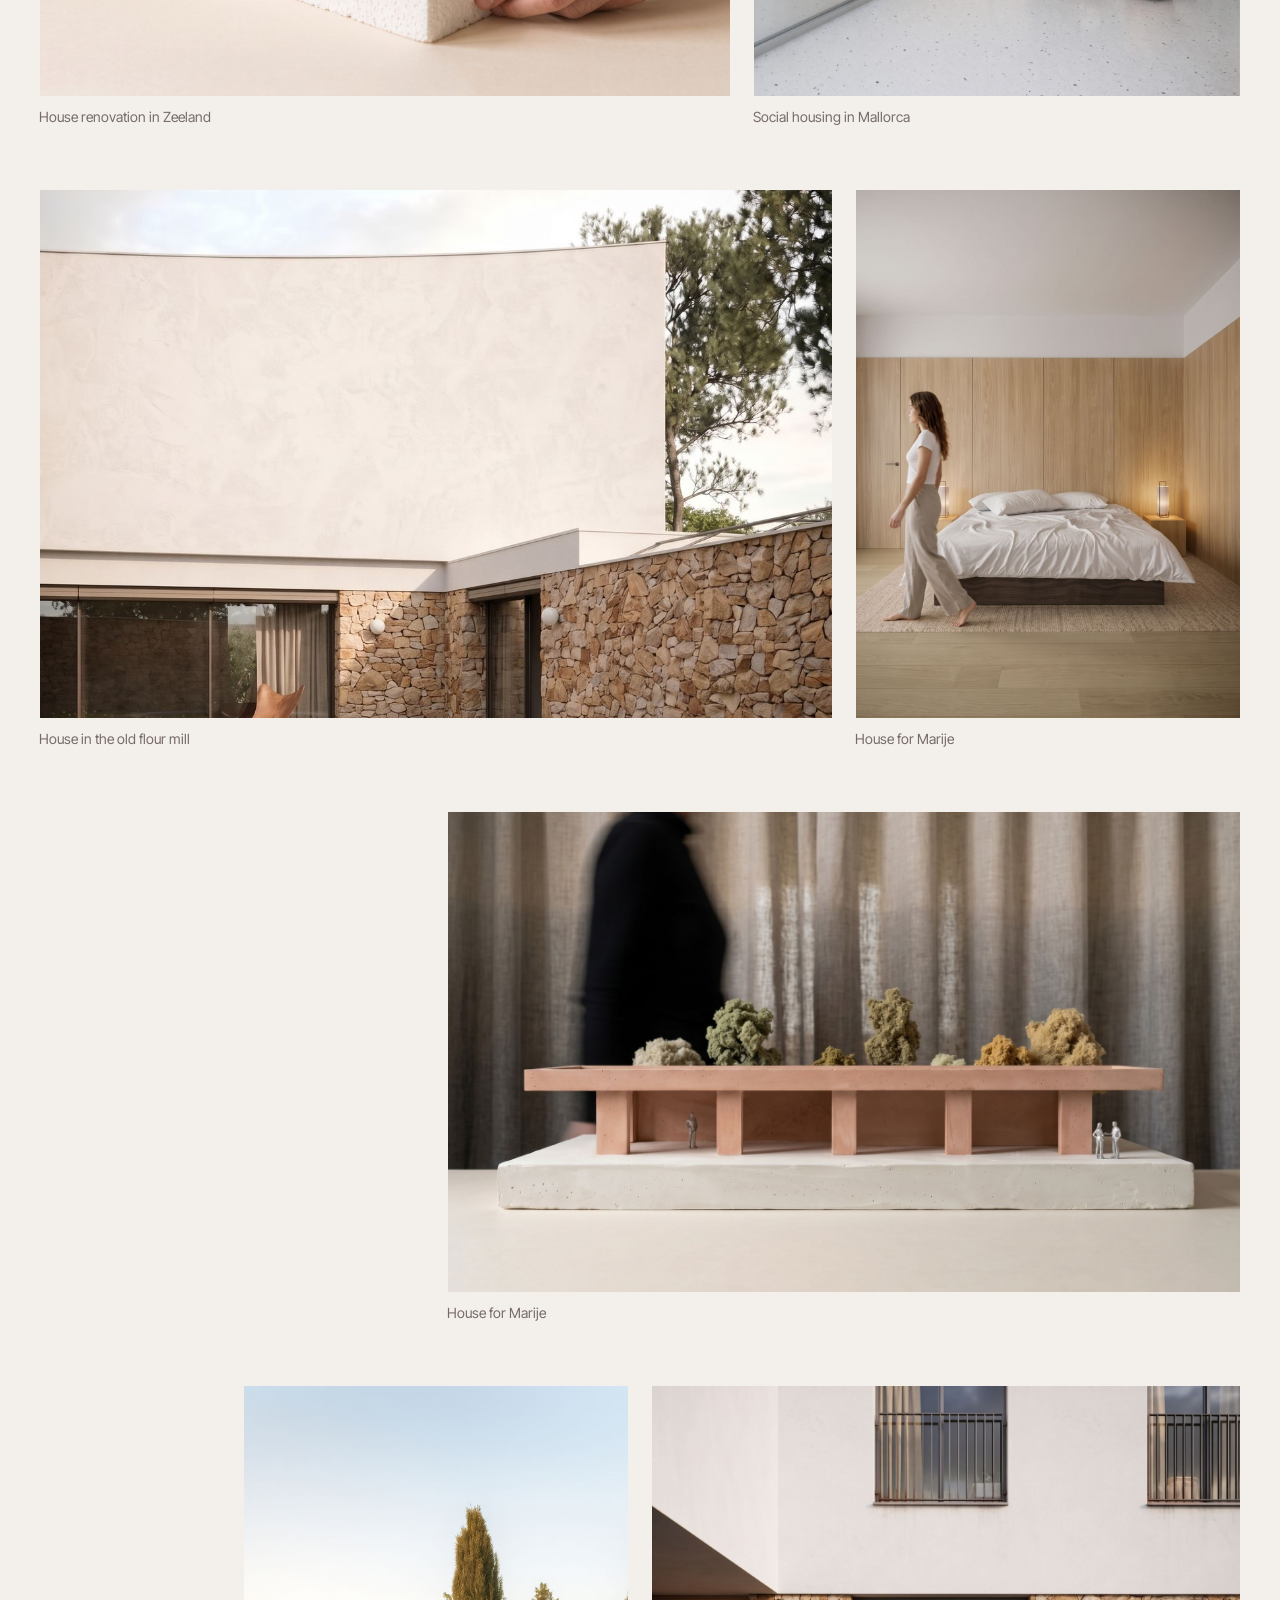
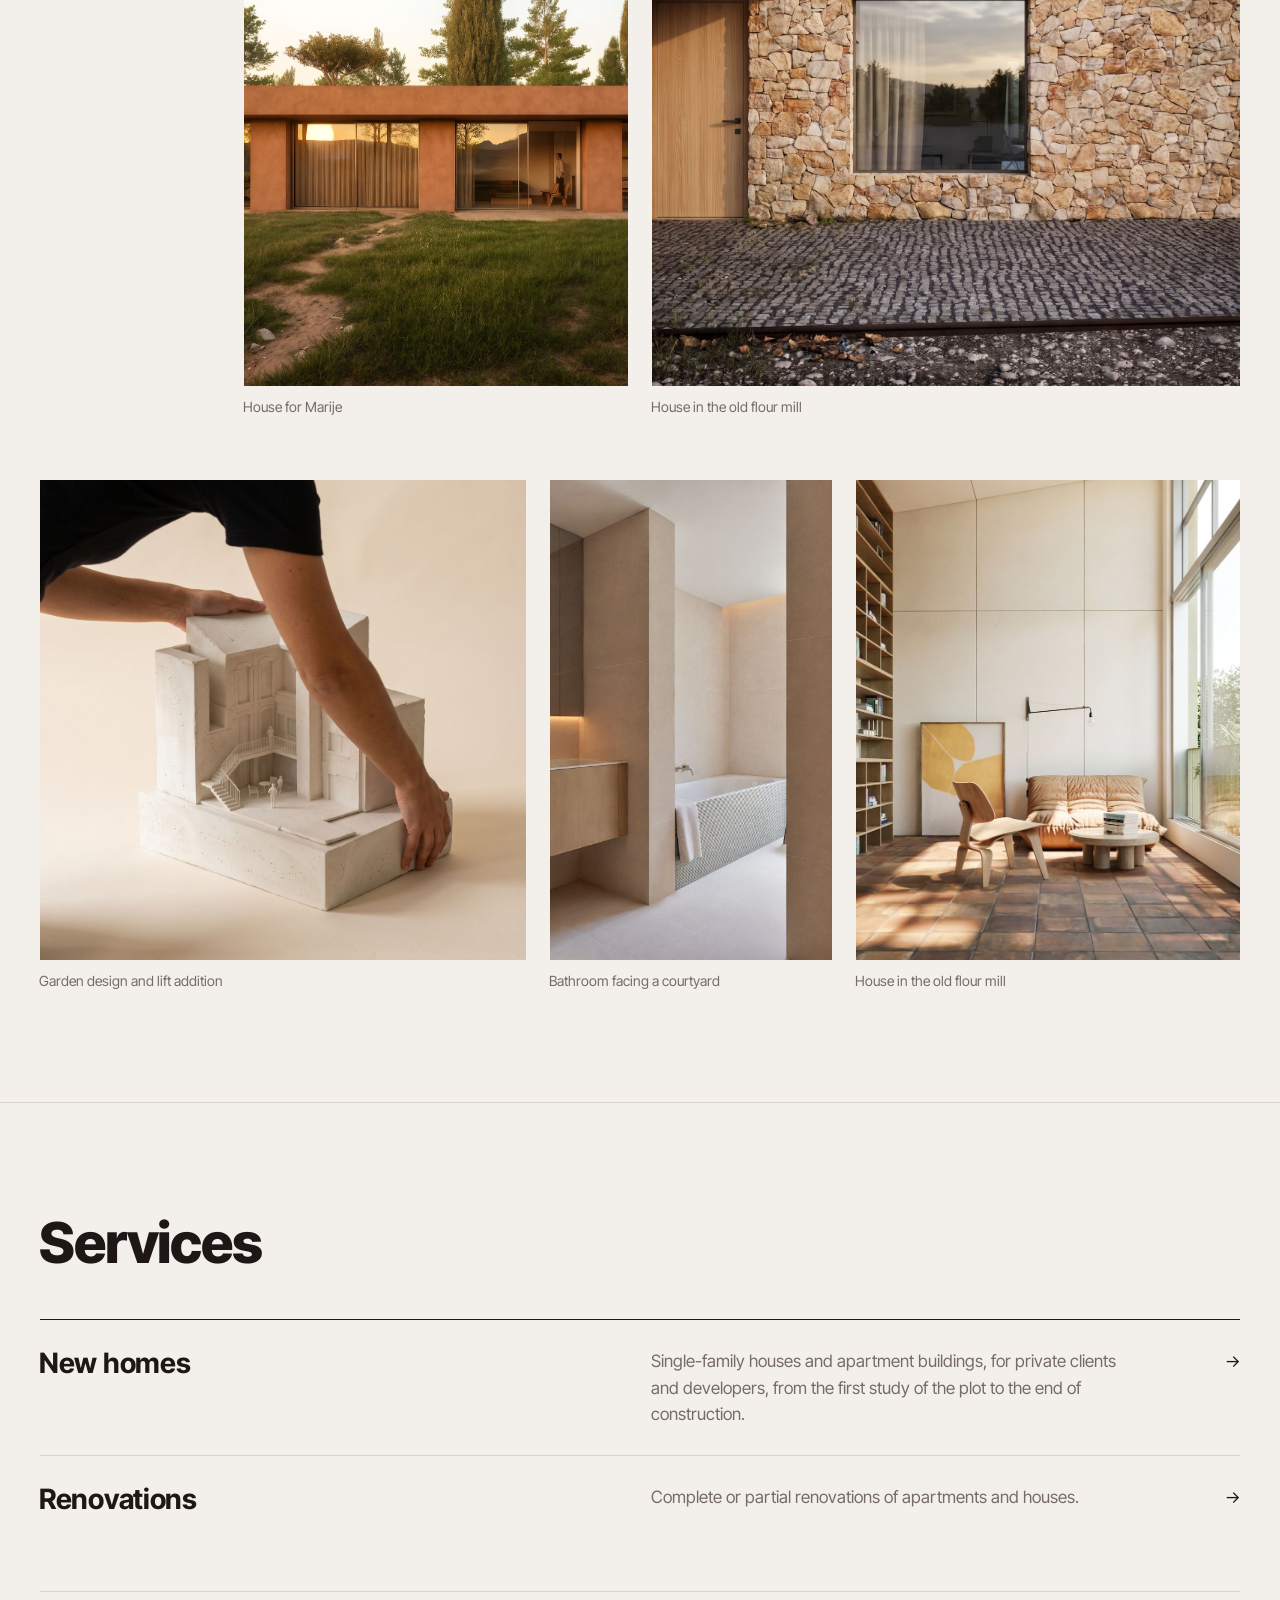
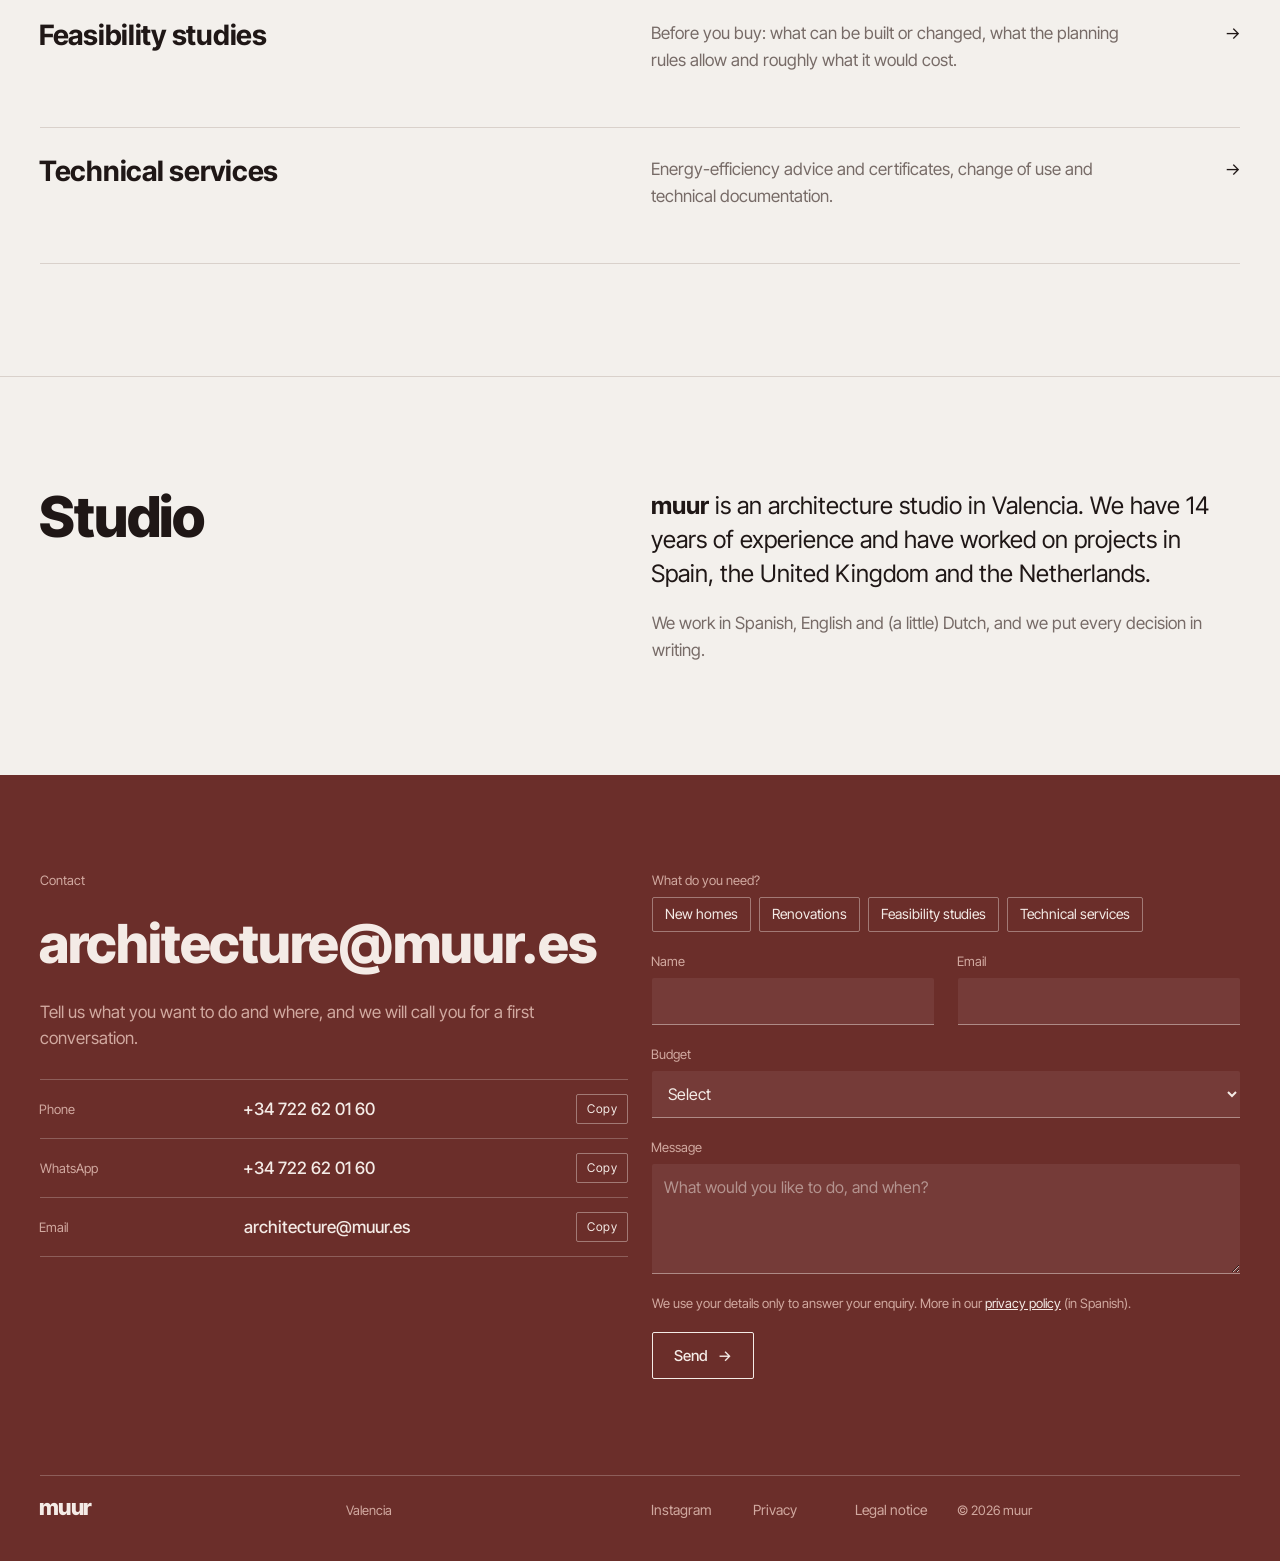
==== commit 276016fe: "Hide RUP and CAL: not clickable in Work, out of next-project chain, noindex" ====
--- a/index.html
+++ b/index.html
@@ -73,7 +73,7 @@
 <div class="mrow" style="--k: 0.44"><a class="tile" href="har.html" style="--c: 1 / 9"><div class="media"><img src="img/har-ext-04.jpg" alt="Curved white wall and round pool" loading="lazy"></div><div class="cap"><span data-i18n="har.title" data-optical>House in the old flour mill</span></div></a><a class="tile" href="cat.html" style="--c: 9 / 13"><div class="media"><img src="img/cat-bedroom.jpg" alt="Bedroom with oak wall panelling" loading="lazy"></div><div class="cap"><span data-i18n="cat.title" data-optical>House for Marije</span></div></a></div>
 <div class="mrow" style="--k: 0.4"><a class="tile" href="cat.html" style="--c: 5 / 13"><div class="media"><img src="img/cat-model.jpg" alt="Terracotta study model of a single-storey house with a deep roof and pillars" loading="lazy"></div><div class="cap"><span data-i18n="cat.title" data-optical>House for Marije</span></div></a></div>
 <div class="mrow" style="--k: 0.5"><a class="tile" href="cat.html" style="--c: 3 / 7"><div class="media"><img src="img/cat-ext-01.jpg" alt="Terracotta single-storey house among cypress trees at sunset" loading="lazy"></div><div class="cap"><span data-i18n="cat.title" data-optical>House for Marije</span></div></a><a class="tile" href="har.html" style="--c: 7 / 13"><div class="media"><img src="img/har-ext-02.jpg" alt="Stone base, oak door and cobbled forecourt" loading="lazy"></div><div class="cap"><span data-i18n="har.title" data-optical>House in the old flour mill</span></div></a></div>
-<div class="mrow" style="--k: 0.4"><a class="tile" href="cal.html" style="--c: 1 / 6"><div class="media"><img src="img/cal-hands.jpg" alt="Hands holding the white study model of the courtyard building" loading="lazy"></div><div class="cap"><span data-i18n="cal.title" data-optical>Garden design and lift addition</span></div></a><a class="tile" href="rup.html" style="--c: 6 / 9"><div class="media"><img src="img/rup-04.jpg" alt="Vanity and bath seen between two walls" loading="lazy"></div><div class="cap"><span data-i18n="rup.title" data-optical>Bathroom facing a courtyard</span></div></a><a class="tile" href="har.html" style="--c: 9 / 13"><div class="media"><img src="img/har-int-01.jpg" alt="Double-height study with a tall bookcase, terracotta floor and a large window" loading="lazy"></div><div class="cap"><span data-i18n="har.title" data-optical>House in the old flour mill</span></div></a></div>
+<div class="mrow" style="--k: 0.4"><div class="tile" style="--c: 1 / 6"><div class="media"><img src="img/cal-hands.jpg" alt="Hands holding the white study model of the courtyard building" loading="lazy"></div><div class="cap"><span data-i18n="cal.title" data-optical>Garden design and lift addition</span></div></div><div class="tile" style="--c: 6 / 9"><div class="media"><img src="img/rup-04.jpg" alt="Vanity and bath seen between two walls" loading="lazy"></div><div class="cap"><span data-i18n="rup.title" data-optical>Bathroom facing a courtyard</span></div></div><a class="tile" href="har.html" style="--c: 9 / 13"><div class="media"><img src="img/har-int-01.jpg" alt="Double-height study with a tall bookcase, terracotta floor and a large window" loading="lazy"></div><div class="cap"><span data-i18n="har.title" data-optical>House in the old flour mill</span></div></a></div>
   </section>
 
   <section id="services" class="pad sec">
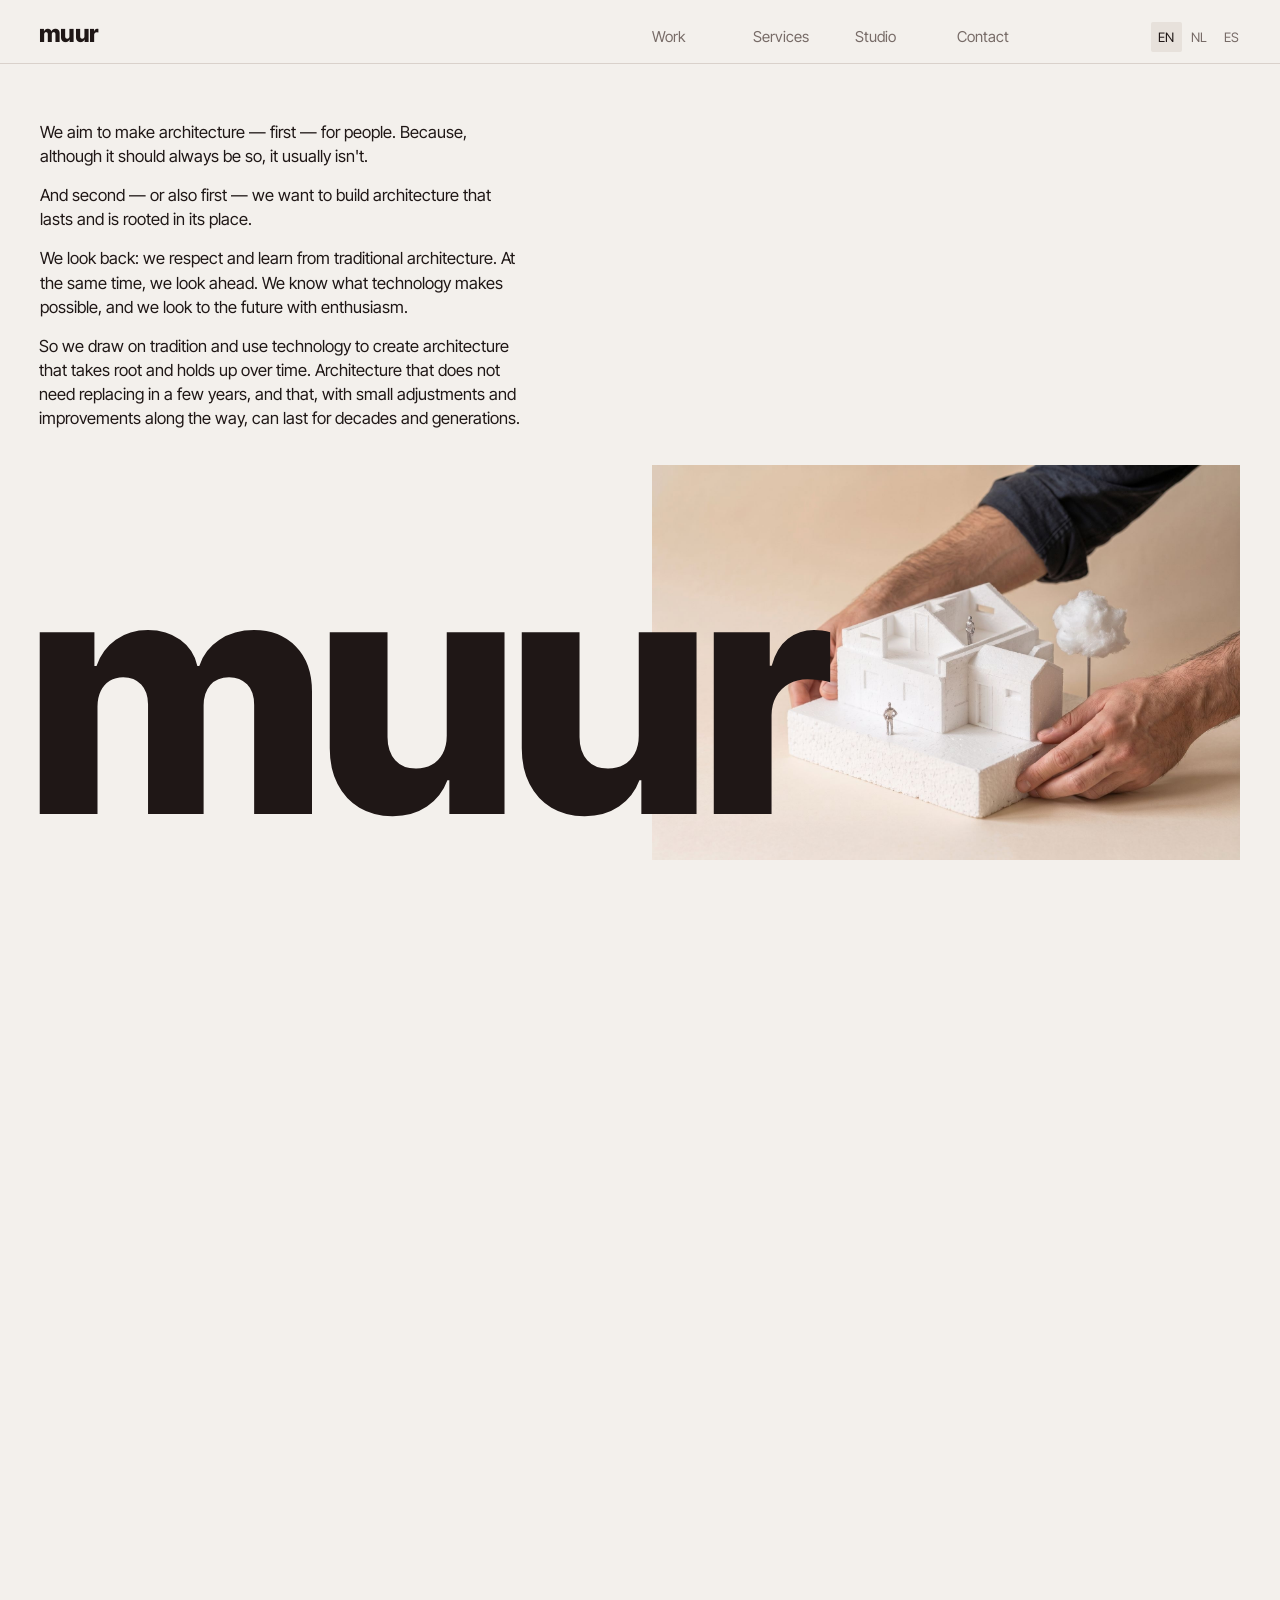
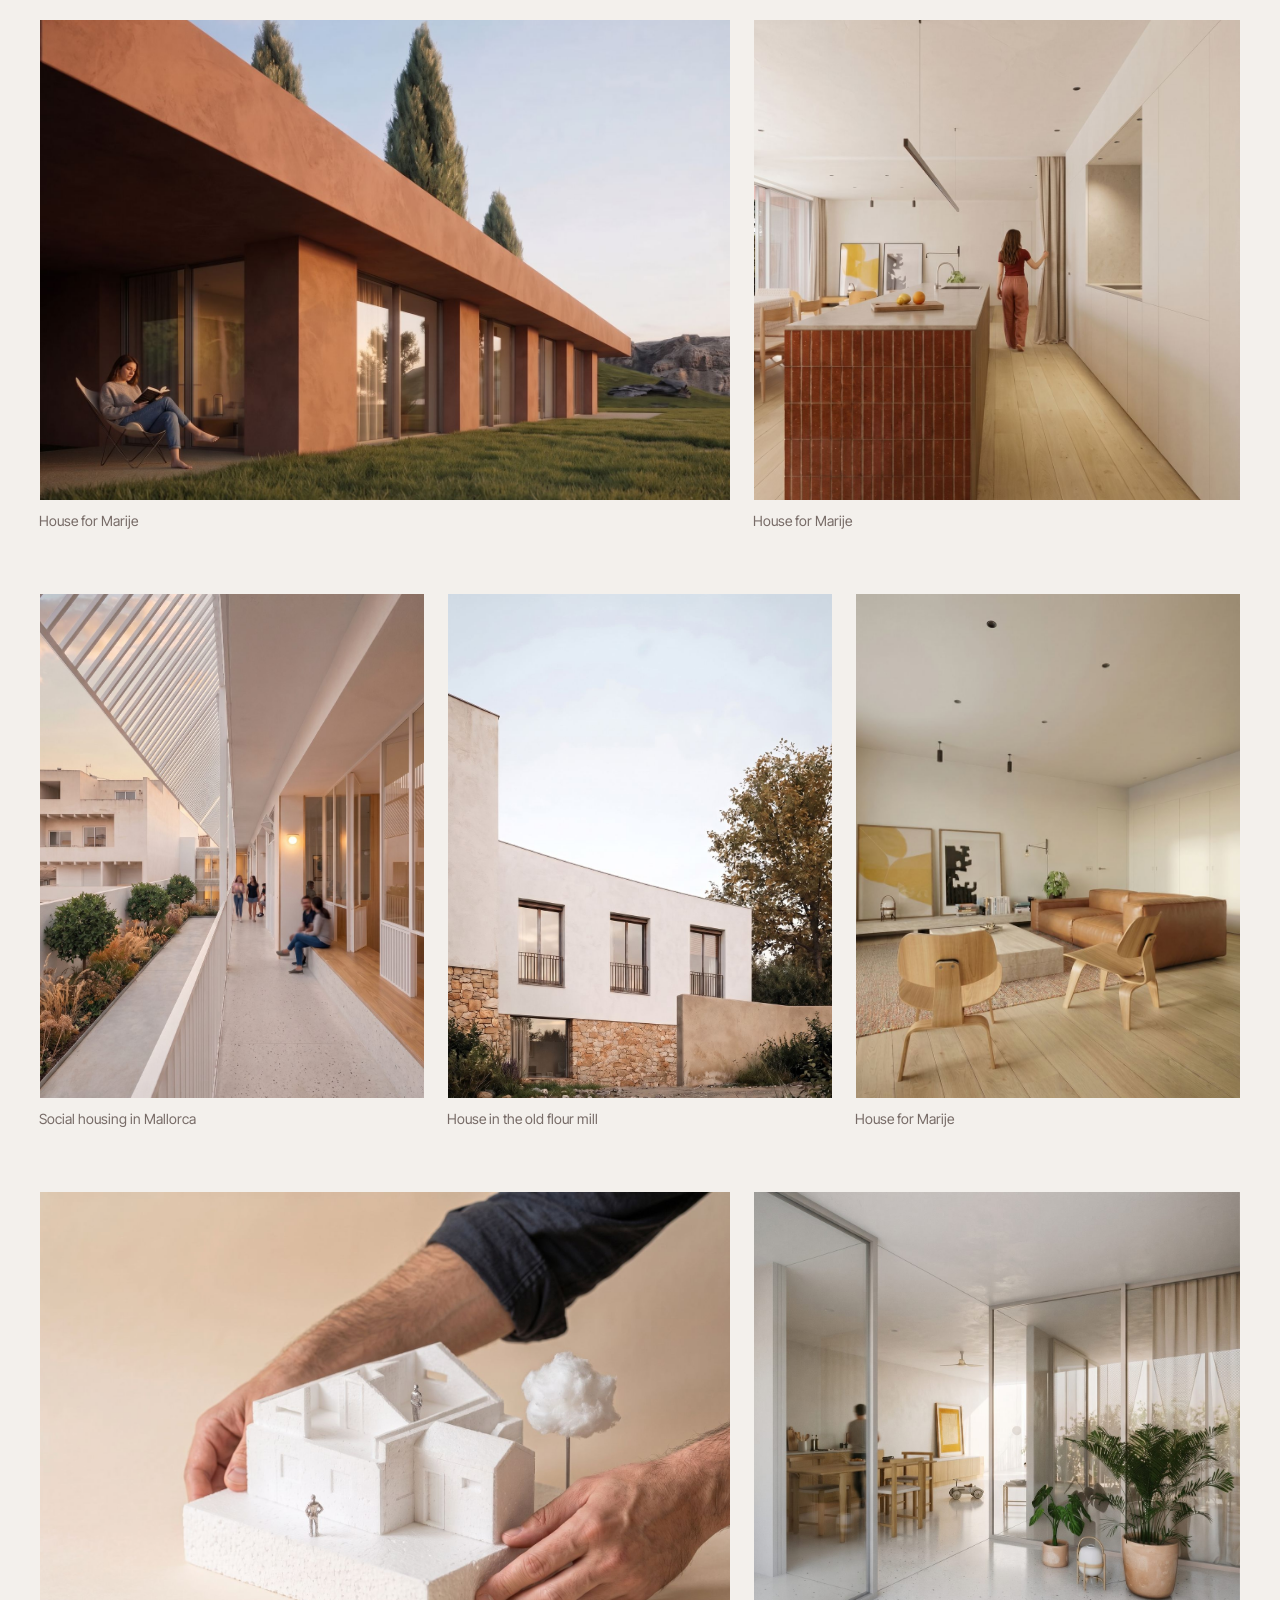
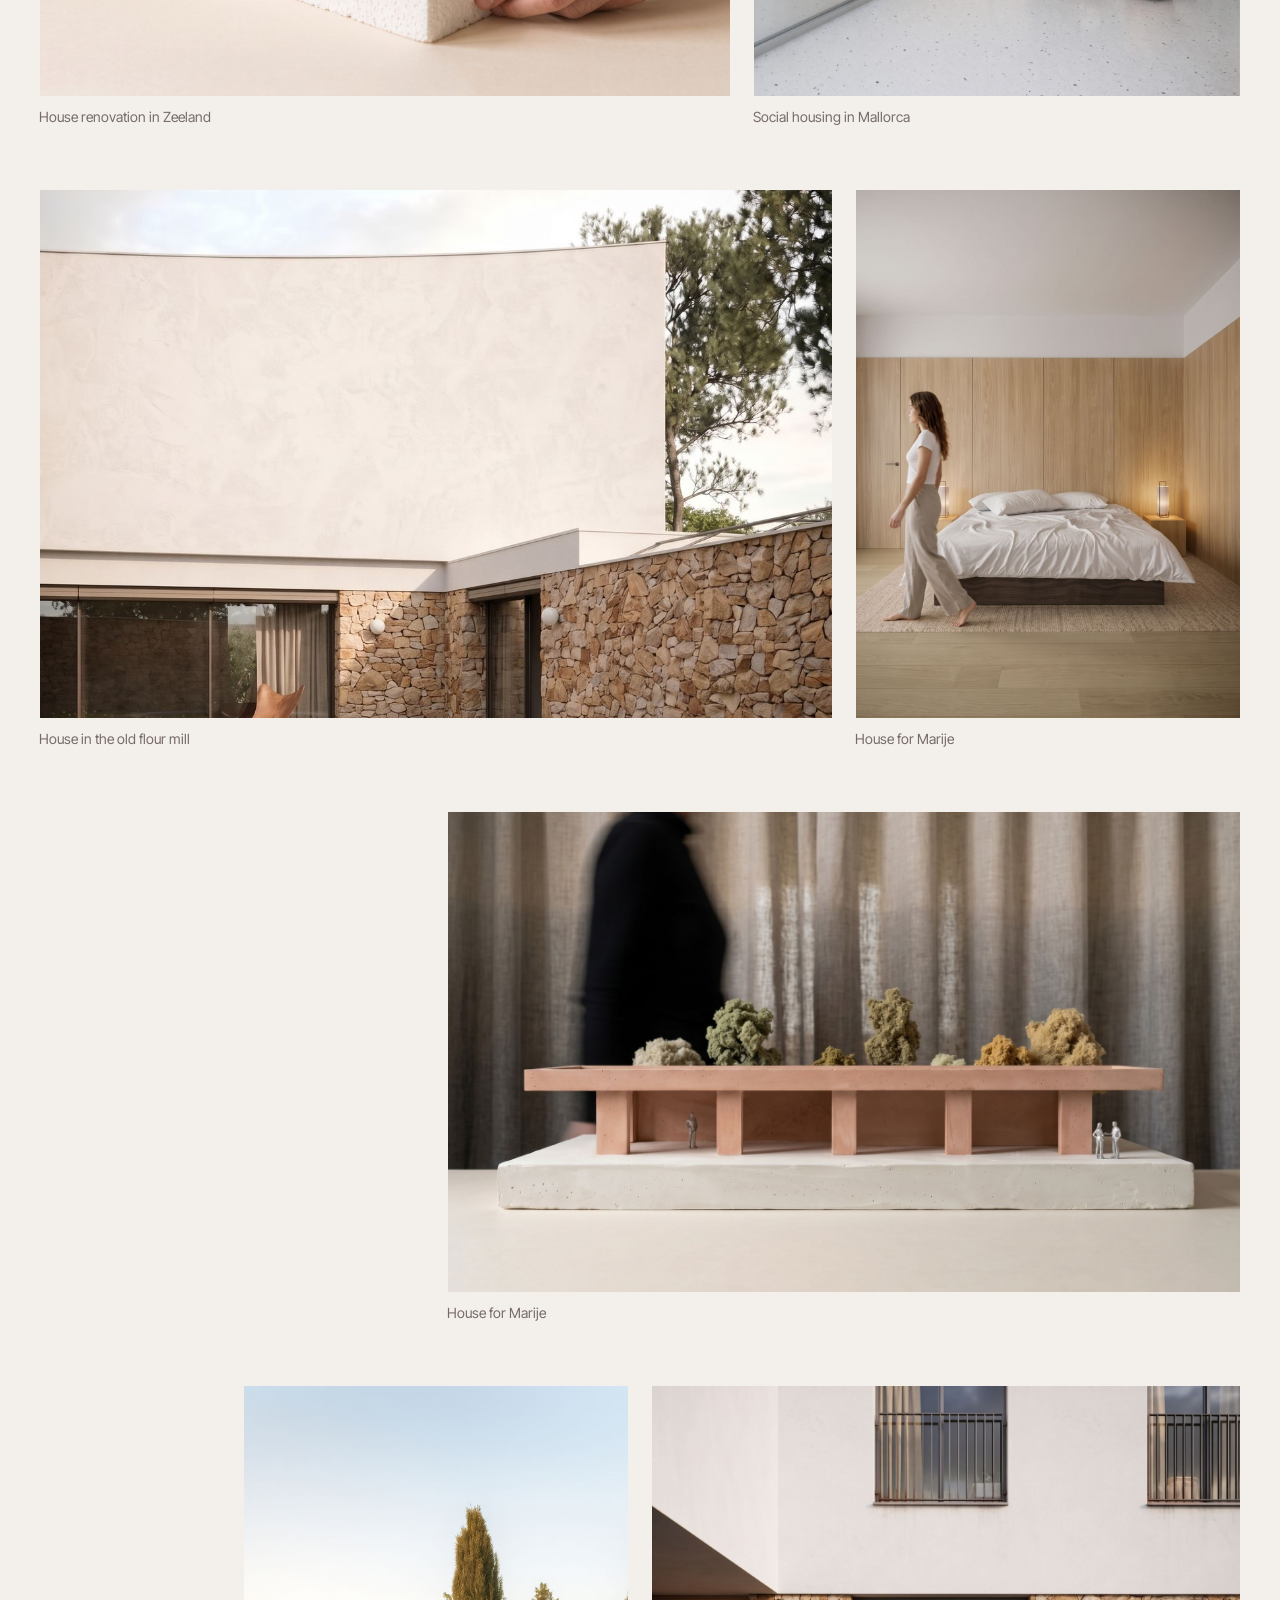
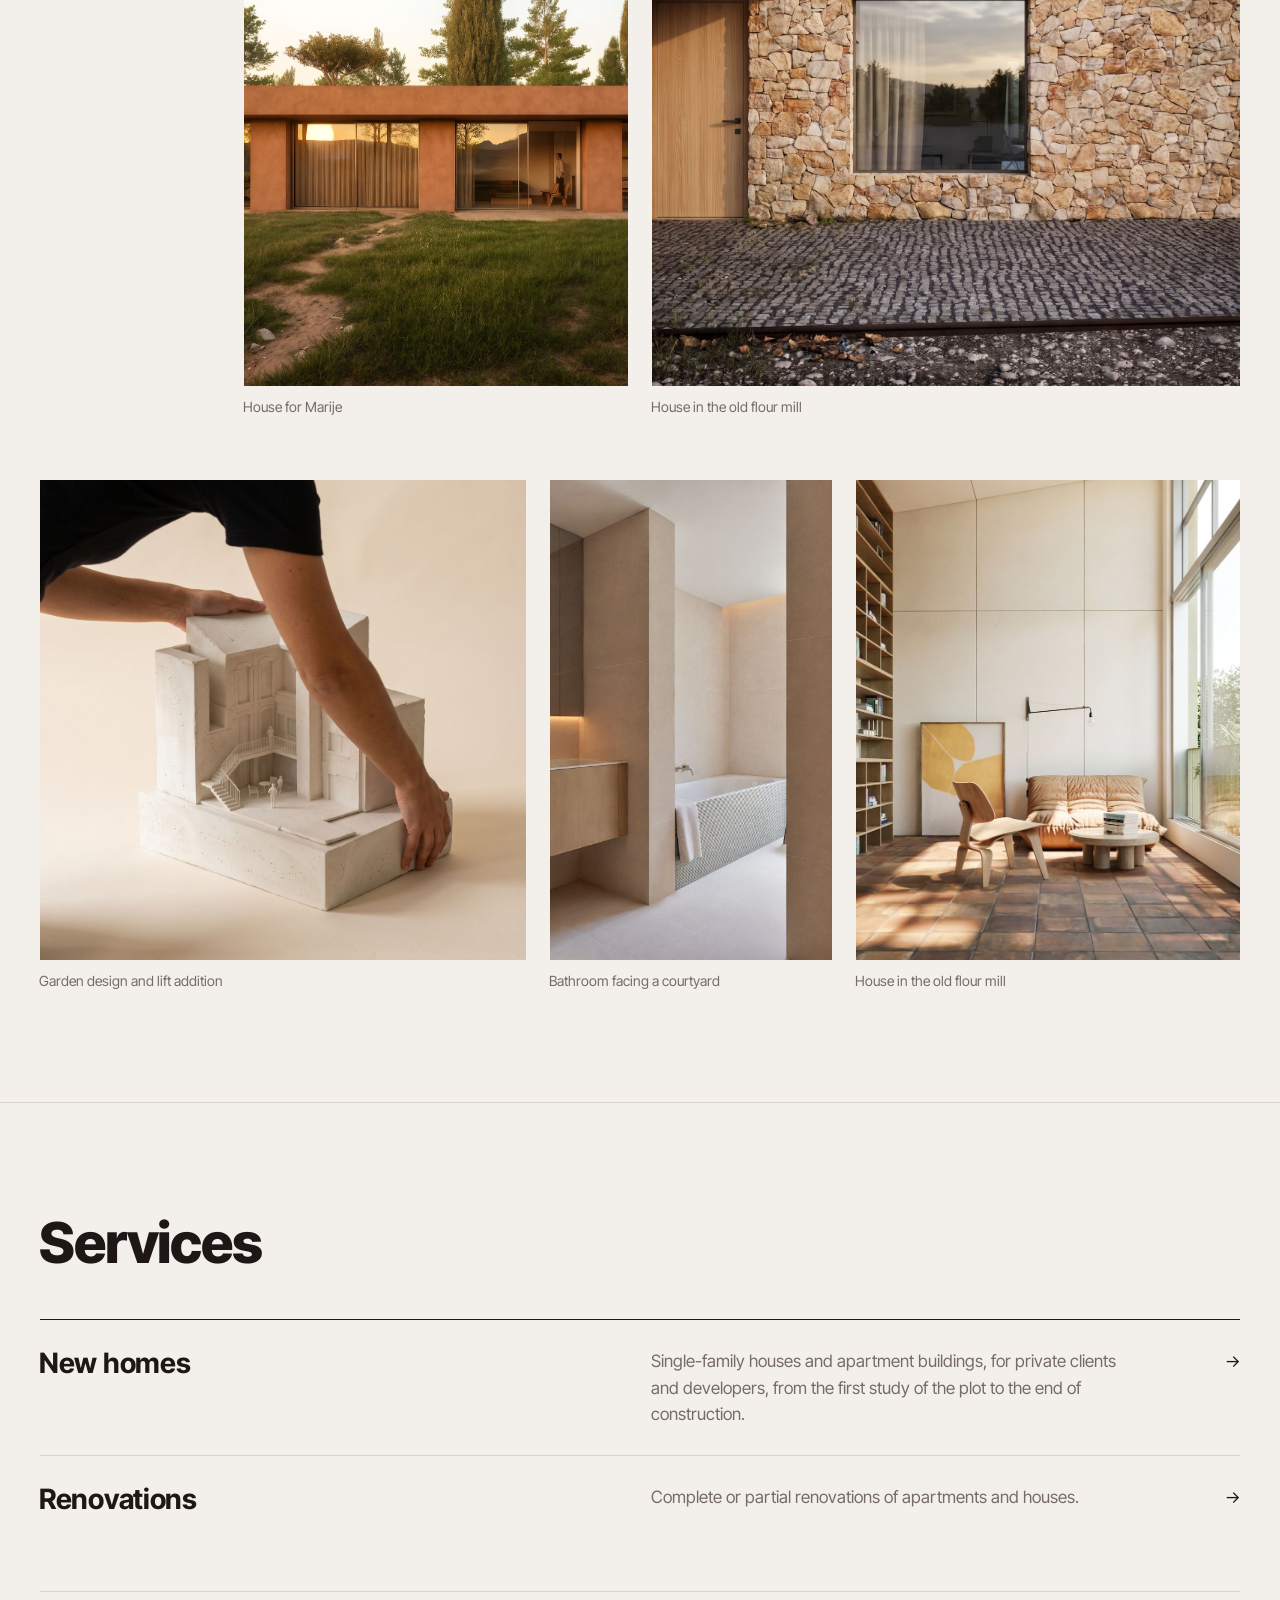
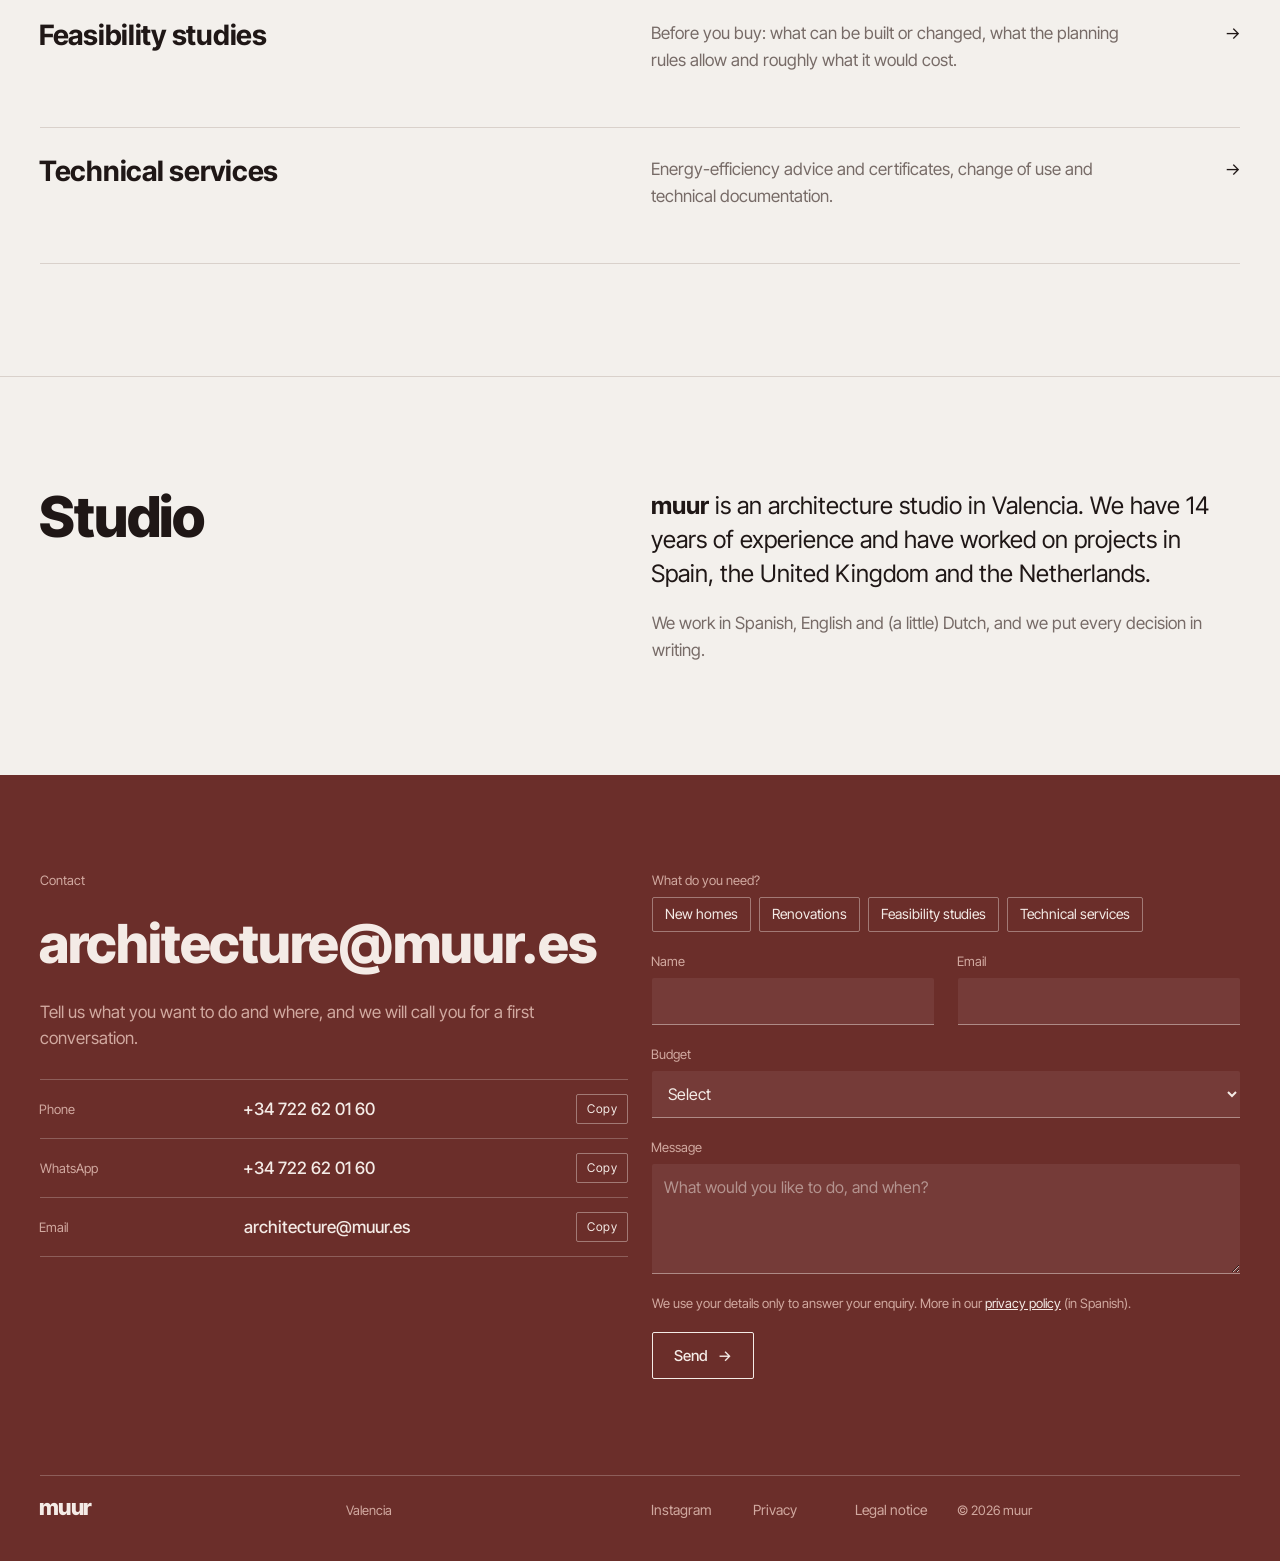
==== commit bdaab800: "Home scroll: add VPO facade (vpo-02); opening image no longer repeats in the sequence Co-Authored-By" ====
--- a/index.html
+++ b/index.html
@@ -54,6 +54,7 @@
         <img src="img/har-ext-02.jpg" alt="" decoding="async">
         <img src="img/rup-01.jpg" alt="" decoding="async">
         <img src="img/cat-living.jpg" alt="" decoding="async">
+        <img src="img/vpo-02.jpg" alt="" decoding="async">
         <img src="img/cat-model.jpg" alt="" decoding="async">
         <img src="img/har-ext-03.jpg" alt="" decoding="async">
         <img src="img/rup-04.jpg" alt="" decoding="async">
